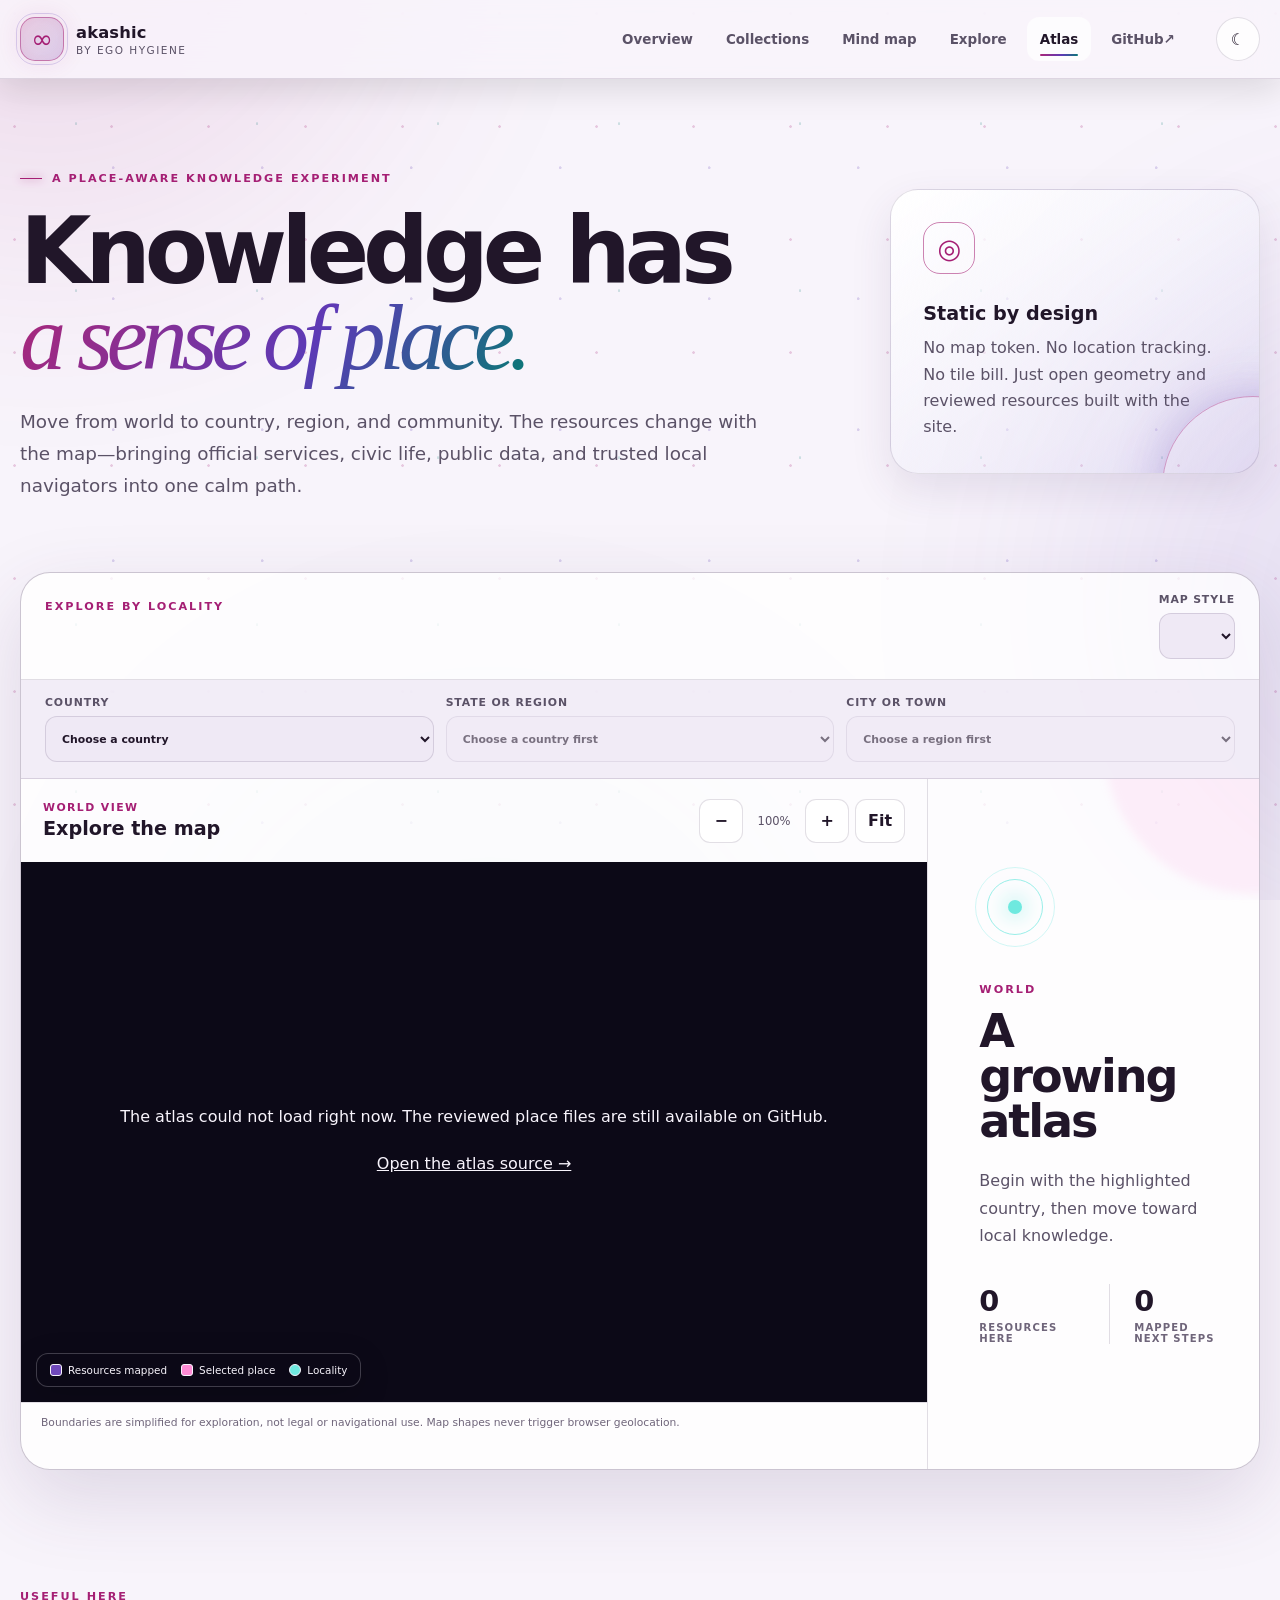
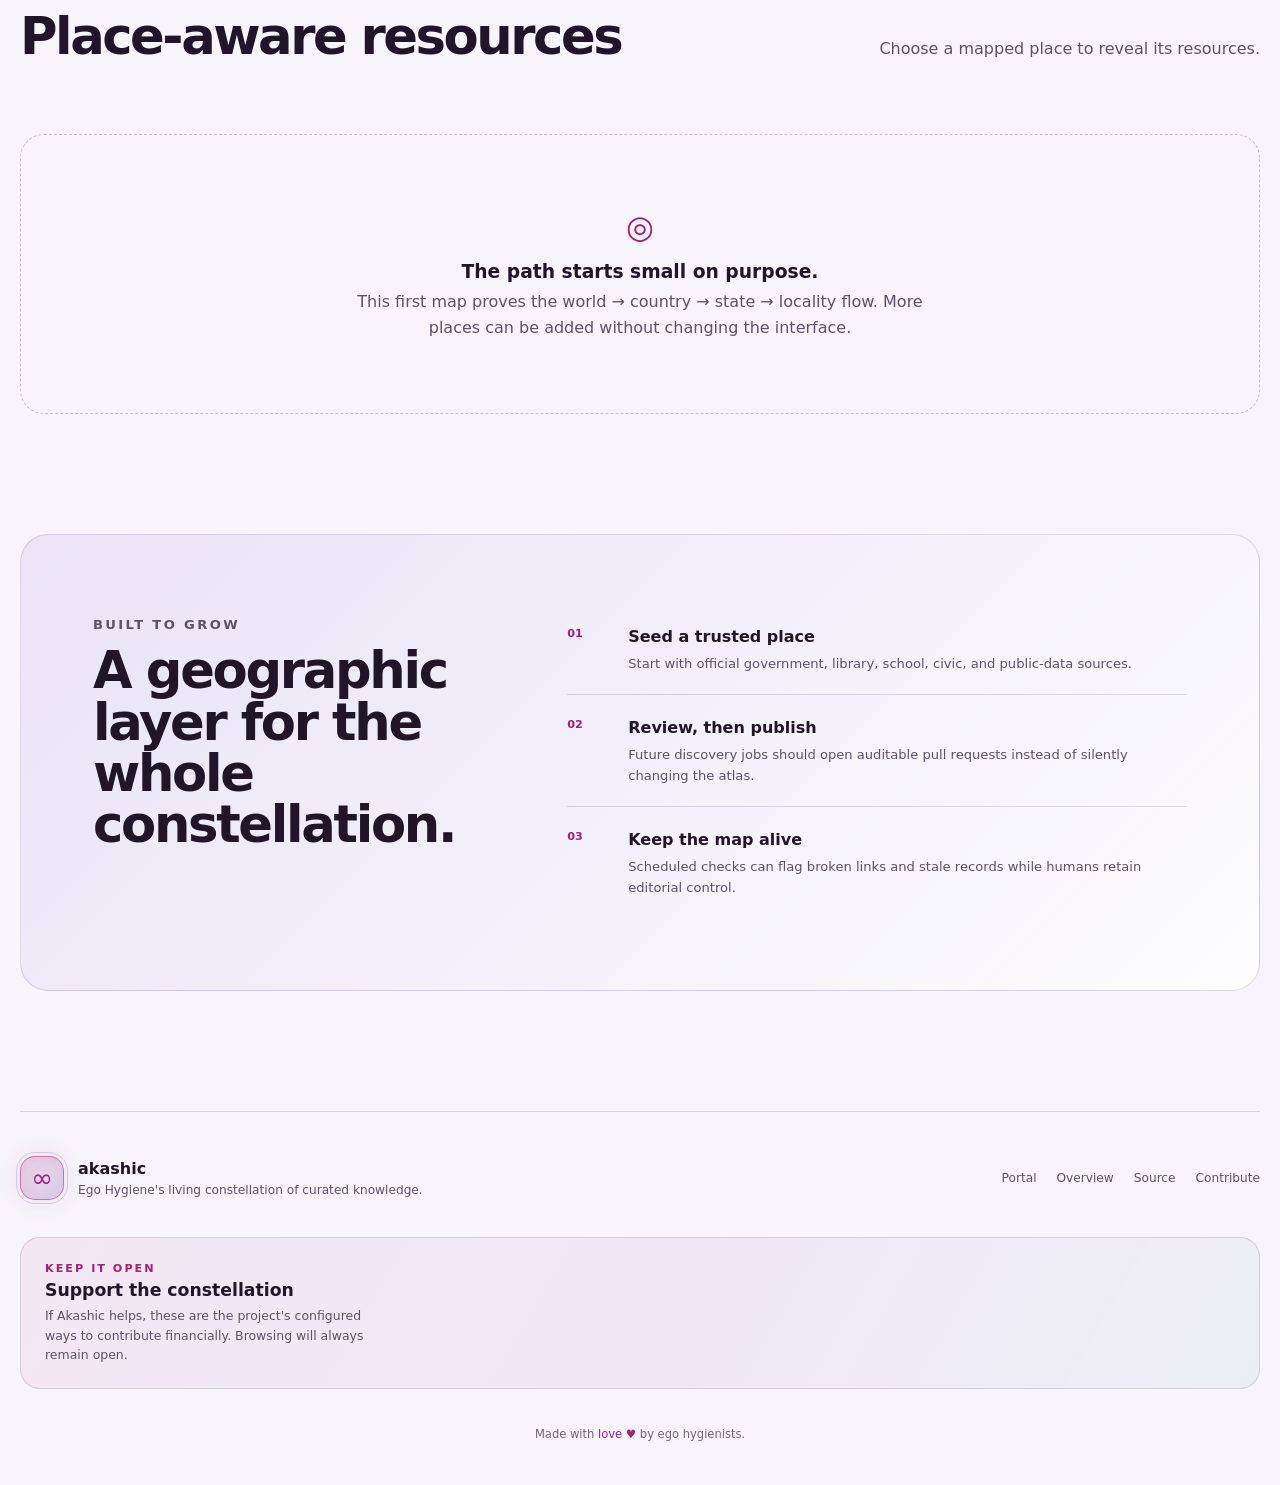
==== site/atlas.html @ 2a309f65 "feat: add visual resource observatory" ====
<!DOCTYPE html>
<html lang="en">
  <head>
    <meta charset="utf-8">
    <meta name="viewport" content="width=device-width, initial-scale=1">
    <meta name="description" content="Explore Akashic by place: a growing geographic atlas of official, civic, and community resources.">
    <meta name="theme-color" content="#0a0814">
    <meta property="og:type" content="website">
    <meta property="og:title" content="Akashic Atlas · Ego Hygiene">
    <meta property="og:description" content="A place-aware map of useful public and community knowledge.">
    <meta property="og:url" content="https://akashic.egohygiene.io/atlas.html">
    <title>Akashic Atlas · Ego Hygiene</title>
    <link rel="canonical" href="https://akashic.egohygiene.io/atlas.html">
    <link rel="icon" href="assets/favicon.svg" type="image/svg+xml">
    <script>try{document.documentElement.dataset.theme=localStorage.getItem("akashic-theme")||localStorage.getItem("ego-awesome-theme")||(matchMedia("(prefers-color-scheme: light)").matches?"light":"dark")}catch{}</script>
    <link rel="stylesheet" href="styles.css">
    <link rel="stylesheet" href="atlas.css">
    <script type="module" src="atlas.js"></script>
  </head>
  <body class="atlas-page">
    <a class="skip-link" href="#atlas">Skip to the atlas</a>
    <div class="akashic-field" aria-hidden="true"><span></span><span></span><span></span></div>

    <header class="site-header is-scrolled">
      <div class="header-inner">
        <a class="brand" href="index.html" aria-label="Akashic portal home">
          <span class="brand-mark" aria-hidden="true">∞</span>
          <span><strong>akashic</strong><small>by Ego Hygiene</small></span>
        </a>
        <nav class="desktop-nav" aria-label="Primary navigation">
          <a href="dashboard.html">Overview</a>
          <a href="index.html#collections">Collections</a>
          <a href="index.html#mind-map">Mind map</a>
          <a href="index.html#catalog">Explore</a>
          <a class="is-active" href="atlas.html" aria-current="page">Atlas</a>
          <a href="https://github.com/egohygiene/akashic" target="_blank" rel="noreferrer">GitHub <span aria-hidden="true">↗</span></a>
        </nav>
        <button class="icon-button theme-toggle" id="theme-toggle" type="button" aria-label="Switch to light theme">
          <span aria-hidden="true">☼</span>
        </button>
      </div>
    </header>

    <main class="atlas-main">
      <section class="atlas-hero" aria-labelledby="atlas-title">
        <div>
          <p class="eyebrow"><span></span> A place-aware knowledge experiment</p>
          <h1 id="atlas-title">Knowledge has<br><em>a sense of place.</em></h1>
          <p>Move from world to country, region, and community. The resources change with the map—bringing official services, civic life, public data, and trusted local navigators into one calm path.</p>
        </div>
        <aside class="atlas-principle" aria-label="Atlas principles">
          <span aria-hidden="true">◎</span>
          <strong>Static by design</strong>
          <p>No map token. No location tracking. No tile bill. Just open geometry and reviewed resources built with the site.</p>
        </aside>
      </section>

      <section class="atlas-shell" id="atlas" aria-labelledby="atlas-map-title" tabindex="-1">
        <header class="atlas-toolbar">
          <div>
            <p class="kicker">Explore by locality</p>
            <nav class="atlas-breadcrumb" id="atlas-breadcrumb" aria-label="Selected geographic path"></nav>
          </div>
          <div class="atlas-toolbar-actions">
            <label class="atlas-theme-control" for="atlas-theme"><span>Map style</span><select id="atlas-theme"></select></label>
            <button class="atlas-back" id="atlas-back" type="button" hidden><span aria-hidden="true">←</span> Back</button>
          </div>
        </header>

        <div class="atlas-selectors" aria-label="Choose a place">
          <label><span>Country</span><select id="atlas-country"><option value="">Choose a country</option></select></label>
          <label><span>State or region</span><select id="atlas-region" disabled><option value="">Choose a country first</option></select></label>
          <label><span>City or town</span><select id="atlas-locality" disabled><option value="">Choose a region first</option></select></label>
        </div>

        <div class="atlas-layout">
          <div class="atlas-map-panel">
            <div class="atlas-map-heading">
              <div><p id="atlas-level">World view</p><h2 id="atlas-map-title">Explore the map</h2></div>
              <div class="atlas-map-controls" role="group" aria-label="Map zoom controls">
                <button id="atlas-zoom-out" type="button" aria-label="Zoom out">−</button>
                <output id="atlas-zoom-level" aria-live="polite">100%</output>
                <button id="atlas-zoom-in" type="button" aria-label="Zoom in">+</button>
                <button id="atlas-fit" type="button">Fit</button>
              </div>
            </div>
            <div class="atlas-map-wrap" id="atlas-map-wrap">
              <svg id="atlas-map" viewBox="0 0 1000 500" role="img" aria-labelledby="atlas-map-svg-title atlas-map-svg-desc">
                <title id="atlas-map-svg-title">Akashic geographic resource map</title>
                <desc id="atlas-map-svg-desc">Use the highlighted shapes, place selectors, or breadcrumb to explore available locations.</desc>
              </svg>
              <div class="atlas-loading" id="atlas-loading" role="status"><span aria-hidden="true">✦</span> Drawing the atlas…</div>
              <div class="atlas-legend" aria-label="Map legend">
                <span><i class="legend-available"></i> Resources mapped</span>
                <span><i class="legend-selected"></i> Selected place</span>
                <span><i class="legend-marker"></i> Locality</span>
              </div>
            </div>
            <p class="atlas-map-note">Boundaries are simplified for exploration, not legal or navigational use. Map shapes never trigger browser geolocation.</p>
          </div>

          <aside class="atlas-place-panel" id="atlas-place-panel" aria-labelledby="atlas-place-title">
            <div class="atlas-place-signal" aria-hidden="true"><span></span><i></i><i></i></div>
            <p class="kicker" id="atlas-place-kind">World</p>
            <h2 id="atlas-place-title" tabindex="-1">A growing atlas</h2>
            <p id="atlas-place-copy">Begin with the highlighted country, then move toward local knowledge.</p>
            <dl class="atlas-place-stats">
              <div><dt id="atlas-resource-count">0</dt><dd>resources here</dd></div>
              <div><dt id="atlas-child-count">0</dt><dd>mapped next steps</dd></div>
            </dl>
            <button class="button button-primary" id="atlas-open-child" type="button" hidden>Go one level deeper <span aria-hidden="true">→</span></button>
          </aside>
        </div>
      </section>

      <section class="atlas-resources" id="atlas-resources" aria-labelledby="atlas-resources-title" tabindex="-1">
        <div class="section-heading">
          <div><p class="kicker">Useful here</p><h2 id="atlas-resources-title">Place-aware resources</h2></div>
          <p id="atlas-resource-summary" role="status">Choose a mapped place to reveal its resources.</p>
        </div>
        <aside class="atlas-scope-note" id="atlas-scope-note" hidden>
          <span aria-hidden="true">↗</span>
          <div>
            <strong>Curate the doorway, not the whole internet.</strong>
            <p><span id="atlas-index-count">0</span> trusted directories and navigators below maintain the deeper, changing details.</p>
          </div>
        </aside>
        <div class="atlas-resource-nav" id="atlas-resource-nav" role="group" aria-label="Filter place-aware resources by topic"></div>
        <div class="atlas-resource-groups" id="atlas-resource-groups"></div>
        <div class="atlas-empty" id="atlas-empty">
          <span aria-hidden="true">◎</span>
          <h3>The path starts small on purpose.</h3>
          <p>This first map proves the world → country → state → locality flow. More places can be added without changing the interface.</p>
        </div>
      </section>

      <section class="atlas-roadmap" aria-labelledby="atlas-roadmap-title">
        <div><p class="kicker">Built to grow</p><h2 id="atlas-roadmap-title">A geographic layer for the whole constellation.</h2></div>
        <ol>
          <li><span>01</span><div><strong>Seed a trusted place</strong><p>Start with official government, library, school, civic, and public-data sources.</p></div></li>
          <li><span>02</span><div><strong>Review, then publish</strong><p>Future discovery jobs should open auditable pull requests instead of silently changing the atlas.</p></div></li>
          <li><span>03</span><div><strong>Keep the map alive</strong><p>Scheduled checks can flag broken links and stale records while humans retain editorial control.</p></div></li>
        </ol>
      </section>
    </main>

    <footer>
      <div class="footer-brand"><span class="brand-mark" aria-hidden="true">∞</span><div><strong>akashic</strong><p>Ego Hygiene's living constellation of curated knowledge.</p></div></div>
      <div class="footer-links"><a href="index.html">Portal</a><a href="dashboard.html">Overview</a><a href="https://github.com/egohygiene/akashic">Source</a><a href="https://github.com/egohygiene/akashic/blob/main/contributing.md">Contribute</a></div>
      <section class="footer-support" aria-labelledby="footer-support-title">
        <div><p class="kicker">Keep it open</p><h2 id="footer-support-title">Support the constellation</h2><p>If Akashic helps, these are the project's configured ways to contribute financially. Browsing will always remain open.</p></div>
        <div class="funding-badges"><!-- akashic-funding-badges --></div>
      </section>
      <p class="love-note">Made with <span class="love-word">love <span aria-hidden="true">♥</span></span> by ego hygienists.</p>
    </footer>
    <nav class="mobile-dock atlas-mobile-dock" aria-label="Mobile navigation">
      <a href="index.html"><span aria-hidden="true">∞</span><small>Portal</small></a>
      <a href="dashboard.html"><span aria-hidden="true">◫</span><small>Overview</small></a>
      <a class="is-active" href="#atlas" aria-current="page"><span aria-hidden="true">◎</span><small>Atlas</small></a>
      <a href="#atlas-resources"><span aria-hidden="true">◇</span><small>Places</small></a>
    </nav>
    <noscript><p class="noscript">The interactive atlas needs JavaScript. Its reviewed source data remains available in the repository's <a href="https://github.com/egohygiene/akashic/tree/main/atlas">atlas directory</a>.</p></noscript>
  </body>
</html>
---- site/styles.css ----
:root {
  color-scheme: dark;
  --bg: #090711;
  --bg-soft: #110d1c;
  --surface: rgba(27, 21, 41, .68);
  --surface-solid: #191326;
  --surface-raised: #21182f;
  --surface-hover: rgba(39, 29, 56, .9);
  --text: #f8f4fc;
  --muted: #bbb2c7;
  --faint: #9b91aa;
  --pink: #ff8bd5;
  --violet: #b7a4ff;
  --cyan: #6fe9df;
  --line: rgba(237, 222, 255, .13);
  --line-strong: rgba(237, 222, 255, .24);
  --accent: linear-gradient(125deg, #c92f8c, #6c4fd0 58%, #268f9a);
  --button-accent: linear-gradient(125deg, #aa246f, #5a3eb5);
  --shadow: 0 28px 80px rgba(1, 0, 8, .38);
  --shadow-soft: 0 16px 48px rgba(1, 0, 8, .22);
  --radius: 22px;
  --max: 1280px;
  font-family: Inter, ui-sans-serif, system-ui, -apple-system, BlinkMacSystemFont, "Segoe UI", sans-serif;
}

:root[data-theme="light"] {
  color-scheme: light;
  --bg: #f8f4fb;
  --bg-soft: #efe9f5;
  --surface: rgba(255, 255, 255, .76);
  --surface-solid: #ffffff;
  --surface-raised: #ffffff;
  --surface-hover: rgba(255, 255, 255, .96);
  --text: #211629;
  --muted: #5b5267;
  --faint: #6f657a;
  --pink: #a51f74;
  --violet: #5d3ab4;
  --cyan: #087a74;
  --line: rgba(52, 29, 72, .14);
  --line-strong: rgba(52, 29, 72, .25);
  --accent: linear-gradient(125deg, #ad2677, #5c3ab6 58%, #087a74);
  --button-accent: linear-gradient(125deg, #9e1f68, #5232a4);
  --shadow: 0 28px 80px rgba(75, 45, 98, .15);
  --shadow-soft: 0 16px 42px rgba(75, 45, 98, .11);
}

* { box-sizing: border-box; }
html { scroll-behavior: smooth; scroll-padding-top: 94px; }
body { margin: 0; min-width: 320px; overflow-x: hidden; background: var(--bg); color: var(--text); }
body::before { content: ""; position: fixed; inset: 0; z-index: -3; pointer-events: none; background-image: radial-gradient(circle at 15% 12%, color-mix(in srgb, var(--pink), transparent 25%) 0 1px, transparent 1.6px), radial-gradient(circle at 76% 28%, color-mix(in srgb, var(--violet), transparent 30%) 0 1px, transparent 1.7px), radial-gradient(circle at 42% 74%, color-mix(in srgb, var(--cyan), transparent 35%) 0 1px, transparent 1.5px); background-size: 97px 113px, 149px 131px, 181px 167px; opacity: .28; }
a { color: inherit; }
button, input, select { font: inherit; }
button, a { -webkit-tap-highlight-color: transparent; }
button { color: inherit; }
[hidden] { display: none !important; }
:focus-visible { outline: 3px solid var(--cyan); outline-offset: 3px; }
::selection { background: color-mix(in srgb, var(--pink), transparent 58%); color: var(--text); }
.sr-only { position: absolute; width: 1px; height: 1px; padding: 0; margin: -1px; overflow: hidden; clip: rect(0, 0, 0, 0); white-space: nowrap; border: 0; }
.skip-link { position: fixed; top: 12px; left: 12px; z-index: 500; transform: translateY(-180%); background: var(--text); color: var(--bg); padding: 11px 17px; border-radius: 12px; text-decoration: none; font-weight: 750; }
.skip-link:focus { transform: none; }

.scroll-progress { position: fixed; z-index: 401; top: 0; left: 0; width: 100%; height: 2px; transform: scaleX(0); transform-origin: left; background: var(--accent); box-shadow: 0 0 14px var(--pink); }
.akashic-field { position: fixed; inset: 0; z-index: -2; overflow: hidden; pointer-events: none; }
.akashic-field span { position: absolute; width: 42rem; height: 42rem; border-radius: 50%; filter: blur(135px); opacity: .1; }
.akashic-field span:nth-child(1) { background: var(--pink); top: -27rem; left: -18rem; }
.akashic-field span:nth-child(2) { background: var(--violet); top: 30%; right: -30rem; }
.akashic-field span:nth-child(3) { background: var(--cyan); bottom: -30rem; left: 12%; opacity: .06; }

.site-header { position: sticky; top: 0; z-index: 400; min-height: 78px; border-bottom: 1px solid transparent; transition: background .25s ease, border-color .25s ease, box-shadow .25s ease; }
.site-header.is-scrolled { background: color-mix(in srgb, var(--bg), transparent 13%); border-color: var(--line); box-shadow: 0 10px 35px rgba(1, 0, 8, .12); backdrop-filter: blur(22px) saturate(130%); -webkit-backdrop-filter: blur(22px) saturate(130%); }
.header-inner { width: min(calc(100% - 40px), var(--max)); min-height: 78px; margin: 0 auto; display: flex; align-items: center; gap: 28px; }
.brand { display: inline-flex; align-items: center; gap: 12px; text-decoration: none; margin-right: auto; }
.brand-mark { position: relative; width: 44px; height: 44px; display: grid; place-items: center; flex: 0 0 auto; border: 1px solid color-mix(in srgb, var(--pink), transparent 48%); border-radius: 15px; background: linear-gradient(135deg, color-mix(in srgb, var(--pink), transparent 84%), color-mix(in srgb, var(--violet), transparent 83%)); color: var(--pink); font-size: 26px; box-shadow: inset 0 0 22px color-mix(in srgb, var(--pink), transparent 90%), 0 0 25px color-mix(in srgb, var(--pink), transparent 88%); }
.brand-mark::after { content: ""; position: absolute; inset: -5px; border: 1px solid color-mix(in srgb, var(--violet), transparent 80%); border-radius: 19px; }
.brand strong, .brand small { display: block; }
.brand strong { letter-spacing: .01em; font-size: 1.02rem; }
.brand small { margin-top: 2px; color: var(--muted); font-size: .66rem; letter-spacing: .14em; text-transform: uppercase; }
.desktop-nav { display: flex; align-items: center; gap: 7px; }
.desktop-nav a { position: relative; min-height: 44px; display: inline-flex; align-items: center; padding: 0 13px; border-radius: 12px; color: var(--muted); font-size: .84rem; font-weight: 650; text-decoration: none; }
.desktop-nav a::after { content: ""; position: absolute; left: 13px; right: 13px; bottom: 5px; height: 2px; border-radius: 2px; transform: scaleX(0); background: var(--accent); transition: transform .2s ease; }
.desktop-nav a:hover, .desktop-nav a.is-active { color: var(--text); background: color-mix(in srgb, var(--surface), transparent 18%); }
.desktop-nav a.is-active::after { transform: scaleX(1); }
.icon-button { width: 44px; height: 44px; flex: 0 0 auto; display: grid; place-items: center; border: 1px solid var(--line); border-radius: 50%; background: var(--surface); color: var(--text); cursor: pointer; transition: transform .2s ease, border-color .2s ease, background .2s ease; }
.icon-button:hover { transform: rotate(12deg); border-color: var(--line-strong); background: var(--surface-hover); }
.mobile-dock { display: none; }

main, footer { width: min(calc(100% - 40px), var(--max)); margin-inline: auto; }
.hero { position: relative; min-height: 750px; display: flex; flex-direction: column; align-items: center; justify-content: center; overflow: clip; text-align: center; padding: 92px 0 70px; isolation: isolate; }
.hero::before { content: ""; position: absolute; z-index: -2; width: min(92vw, 980px); aspect-ratio: 1.9; border-radius: 50%; background: radial-gradient(ellipse, color-mix(in srgb, var(--violet), transparent 84%), transparent 68%); filter: blur(12px); }
.hero-orbit { position: absolute; z-index: -1; top: 48px; left: 50%; width: min(76vw, 750px); aspect-ratio: 1; transform: translateX(-50%); opacity: .35; pointer-events: none; }
.hero-orbit::before, .hero-orbit::after { content: ""; position: absolute; inset: 13%; border: 1px solid color-mix(in srgb, var(--violet), transparent 70%); border-radius: 50%; transform: rotate(-17deg) scaleY(.42); }
.hero-orbit::after { inset: 25%; border-color: color-mix(in srgb, var(--pink), transparent 70%); transform: rotate(31deg) scaleY(.55); }
.hero-orbit > span { position: absolute; inset: 37%; display: grid; place-items: center; color: var(--pink); font-size: clamp(4rem, 8vw, 7rem); filter: blur(.2px); opacity: .12; }
.hero-orbit i { position: absolute; width: 7px; height: 7px; border-radius: 50%; background: var(--pink); box-shadow: 0 0 17px var(--pink); }
.hero-orbit i:nth-of-type(1) { left: 17%; top: 39%; }
.hero-orbit i:nth-of-type(2) { right: 14%; top: 44%; background: var(--violet); box-shadow: 0 0 17px var(--violet); }
.hero-orbit i:nth-of-type(3) { left: 44%; top: 16%; background: var(--cyan); box-shadow: 0 0 17px var(--cyan); }
.hero-orbit i:nth-of-type(4) { right: 36%; bottom: 22%; }
.eyebrow, .kicker { color: var(--pink); text-transform: uppercase; letter-spacing: .18em; font-size: .7rem; font-weight: 800; }
.eyebrow { display: flex; align-items: center; gap: 10px; }
.eyebrow span { width: 22px; height: 1px; background: currentColor; box-shadow: 0 0 8px currentColor; }
h1 { max-width: 1080px; margin: 27px 0 28px; font-size: clamp(3.25rem, 7vw, 7rem); line-height: .93; letter-spacing: -.066em; }
h1 em { font-family: "Iowan Old Style", "Palatino Linotype", "Book Antiqua", Georgia, serif; font-weight: 400; background: var(--accent); color: transparent; -webkit-background-clip: text; background-clip: text; }
.hero-copy { max-width: 760px; margin: 0; color: var(--muted); font-size: clamp(1rem, 2vw, 1.17rem); line-height: 1.78; }
.hero-search, .catalog-search { display: flex; align-items: center; background: color-mix(in srgb, var(--surface-solid), transparent 2%); border: 1px solid var(--line); box-shadow: var(--shadow-soft); }
.hero-search { width: min(100%, 740px); min-height: 66px; margin: 38px 0 20px; gap: 14px; padding: 0 16px 0 19px; border-radius: 19px; }
.hero-search:focus-within, .catalog-search:focus-within { border-color: var(--violet); box-shadow: 0 0 0 4px color-mix(in srgb, var(--violet), transparent 84%), var(--shadow-soft); }
.hero-search > span, .catalog-search > span { color: var(--pink); font-size: 1.65rem; }
.hero-search input, .catalog-search input { min-width: 0; flex: 1; border: 0; outline: 0; background: transparent; color: var(--text); }
.hero-search input { font-size: 1rem; }
input::placeholder { color: var(--faint); }
.search-clear { width: 44px; height: 44px; flex: 0 0 auto; border: 0; border-radius: 50%; background: transparent; color: var(--muted); cursor: pointer; font-size: 1.25rem; }
.search-clear:hover { background: var(--bg-soft); color: var(--text); }
.search-submit { width: 44px; height: 44px; flex: 0 0 auto; display: grid; place-items: center; border: 1px solid var(--line); border-radius: 12px; background: var(--button-accent); color: #fff; cursor: pointer; font-weight: 800; }
.search-submit:hover { transform: translateX(2px); }
kbd { padding: 4px 8px; border: 1px solid var(--line-strong); border-radius: 7px; background: var(--bg-soft); color: var(--faint); font-size: .72rem; }
.hero-actions { display: flex; justify-content: center; flex-wrap: wrap; gap: 11px; }
.button { min-height: 46px; display: inline-flex; justify-content: center; align-items: center; gap: 9px; padding: 0 20px; border: 1px solid transparent; border-radius: 13px; text-decoration: none; cursor: pointer; font-weight: 760; font-size: .86rem; transition: transform .2s ease, box-shadow .2s ease, border-color .2s ease; }
.button:hover { transform: translateY(-2px); }
.button-primary { background: var(--button-accent); color: #fff; box-shadow: 0 12px 34px rgba(83, 47, 170, .24); }
.button-primary:hover { box-shadow: 0 16px 42px rgba(83, 47, 170, .34); }
.button-quiet { background: var(--surface); border-color: var(--line); color: var(--text); }
.button-light { background: #fff; color: #25152d; }
.inspired-link { min-height: 40px; display: inline-flex; align-items: center; gap: 8px; margin-top: 12px; color: var(--muted); font-size: .76rem; text-decoration: none; }
.inspired-link span:first-child { color: var(--pink); }
.inspired-link:hover { color: var(--text); }
.stats { display: flex; margin: 54px 0 0; padding: 0; }
.stats div { min-width: 135px; padding: 0 30px; border-right: 1px solid var(--line); }
.stats div:last-child { border: 0; }
.stats dt { font-size: 1.5rem; font-weight: 800; }
.stats dd { margin: 5px 0 0; color: var(--faint); font-size: .68rem; text-transform: uppercase; letter-spacing: .12em; }

.journey-nav { display: grid; grid-template-columns: repeat(4, 1fr); border: 1px solid var(--line); border-radius: 22px; background: var(--surface); box-shadow: var(--shadow-soft); overflow: hidden; }
.journey-nav a { min-height: 96px; display: grid; grid-template-columns: auto 1fr auto; gap: 15px; align-items: center; padding: 18px 22px; border-right: 1px solid var(--line); text-decoration: none; transition: background .2s ease; }
.journey-nav a:last-child { border: 0; }
.journey-nav a:hover { background: var(--surface-hover); }
.journey-nav > a > span { color: var(--pink); font-family: Georgia, serif; font-style: italic; font-size: .82rem; }
.journey-nav strong, .journey-nav small { display: block; }
.journey-nav strong { font-size: .88rem; }
.journey-nav small { margin-top: 5px; color: var(--muted); font-size: .7rem; line-height: 1.4; }
.journey-nav b { color: var(--faint); font-size: .95rem; transition: transform .2s ease, color .2s ease; }
.journey-nav a:hover b { transform: translateX(4px); color: var(--pink); }

.collections-section, .mind-map-section, .catalog-section { position: relative; padding: 116px 0 24px; scroll-margin-top: 76px; }
.collections-section::before, .mind-map-section::before, .catalog-section::before { content: "✦  ·  ✧  ·  ✦"; position: absolute; top: 52px; left: 50%; transform: translateX(-50%); color: var(--line-strong); letter-spacing: .75rem; font-size: .62rem; }
.section-heading, .catalog-heading { display: flex; justify-content: space-between; gap: 40px; align-items: end; margin-bottom: 34px; }
.section-heading h2, .catalog-heading h2, .more-knowledge h2 { margin: 8px 0 0; font-size: clamp(2.1rem, 4vw, 3.55rem); letter-spacing: -.048em; line-height: 1; }
.section-heading > p, .catalog-heading > p { max-width: 390px; margin: 0; color: var(--muted); line-height: 1.65; }
.kicker { margin: 0; }

.collection-grid { display: grid; grid-template-columns: repeat(4, 1fr); gap: 14px; }
.collection-card { position: relative; min-height: 278px; display: flex; flex-direction: column; gap: 18px; padding: 22px; overflow: hidden; border: 1px solid var(--line); border-radius: var(--radius); background: linear-gradient(145deg, color-mix(in srgb, var(--surface-raised), transparent 8%), var(--surface)); box-shadow: inset 0 1px 0 color-mix(in srgb, white, transparent 94%); transition: transform .24s ease, border-color .24s ease, box-shadow .24s ease; animation: cardReveal .45s both; animation-delay: var(--card-delay); }
.collection-card::before { content: ""; position: absolute; top: 0; left: 14%; right: 14%; height: 1px; background: linear-gradient(90deg, transparent, var(--card-color), transparent); opacity: .7; }
.collection-card::after { content: ""; position: absolute; inset: 45% -25% -55% 20%; background: radial-gradient(circle, var(--card-color), transparent 65%); opacity: .09; pointer-events: none; }
.collection-card:hover { transform: translateY(-5px); border-color: color-mix(in srgb, var(--card-color), transparent 48%); box-shadow: 0 20px 60px color-mix(in srgb, var(--card-color), transparent 89%); }
.collection-card-top, .collection-meta, .collection-actions { position: relative; z-index: 1; display: flex; align-items: center; justify-content: space-between; }
.collection-icon { width: 43px; height: 43px; display: grid; place-items: center; border: 1px solid color-mix(in srgb, var(--card-color), transparent 68%); border-radius: 14px; background: color-mix(in srgb, var(--card-color), transparent 88%); color: var(--card-color); font-size: 1.28rem; }
.collection-number { color: var(--faint); font-family: Georgia, serif; font-style: italic; font-size: .78rem; }
.collection-copy { position: relative; z-index: 1; flex: 1; }
.collection-card h3 { margin: 0 0 9px; font-size: 1.04rem; line-height: 1.3; }
.collection-card p { margin: 0; display: -webkit-box; overflow: hidden; color: var(--muted); font-size: .78rem; line-height: 1.58; -webkit-line-clamp: 3; -webkit-box-orient: vertical; }
.collection-meta { justify-content: flex-start; gap: 9px; color: var(--faint); font-size: .66rem; }
.collection-meta span + span::before { content: "·"; margin-right: 9px; }
.collection-actions { gap: 8px; }
.collection-actions button { min-height: 44px; flex: 1; border: 1px solid var(--line); border-radius: 11px; background: color-mix(in srgb, var(--surface-solid), transparent 24%); color: var(--muted); cursor: pointer; font-size: .74rem; font-weight: 750; }
.collection-actions button:first-child { background: color-mix(in srgb, var(--card-color), transparent 83%); border-color: color-mix(in srgb, var(--card-color), transparent 62%); color: var(--text); }
.collection-actions button:hover { border-color: var(--card-color); color: var(--text); }

.mind-map-shell { position: relative; overflow: hidden; border: 1px solid var(--line); border-radius: 30px; background: radial-gradient(circle at 45% 42%, color-mix(in srgb, var(--violet), transparent 87%), transparent 42%), linear-gradient(145deg, color-mix(in srgb, var(--surface-raised), transparent 6%), var(--surface)); box-shadow: var(--shadow); }
.mind-map-shell::before { content: ""; position: absolute; inset: 0; pointer-events: none; background-image: linear-gradient(color-mix(in srgb, var(--line), transparent 35%) 1px, transparent 1px), linear-gradient(90deg, color-mix(in srgb, var(--line), transparent 35%) 1px, transparent 1px); background-size: 46px 46px; mask-image: radial-gradient(circle at 38% 48%, black, transparent 68%); opacity: .13; }
.mind-map-toolbar { position: relative; z-index: 3; min-height: 66px; display: flex; align-items: center; justify-content: space-between; gap: 16px; padding: 10px 14px 10px 20px; border-bottom: 1px solid var(--line); background: color-mix(in srgb, var(--surface-solid), transparent 42%); }
.map-breadcrumb { min-width: 0; display: flex; align-items: center; gap: 8px; overflow-x: auto; scrollbar-width: none; white-space: nowrap; }
.map-breadcrumb::-webkit-scrollbar { display: none; }
.map-breadcrumb button { min-height: 44px; padding: 0 4px; border: 0; background: transparent; color: var(--muted); cursor: pointer; font-size: .76rem; }
.map-breadcrumb button:hover { color: var(--pink); }
.map-breadcrumb span { color: var(--faint); font-size: .7rem; }
.map-breadcrumb strong { color: var(--text); font-size: .76rem; }
.map-controls { flex: 0 0 auto; display: flex; align-items: center; gap: 5px; }
.map-controls button { min-width: 44px; height: 44px; display: inline-flex; align-items: center; justify-content: center; gap: 7px; padding: 0 12px; border: 1px solid var(--line); border-radius: 11px; background: var(--surface-solid); color: var(--text); cursor: pointer; font-size: .78rem; }
.map-controls button:hover:not(:disabled) { border-color: var(--violet); }
.map-controls button:disabled { opacity: .38; cursor: default; }
.map-controls output { width: 45px; color: var(--faint); text-align: center; font-size: .66rem; }
.map-selectors { position: relative; z-index: 2; display: flex; align-items: end; gap: 10px; padding: 13px 18px; border-bottom: 1px solid var(--line); }
.map-selectors label { min-width: 0; flex: 0 1 290px; }
.map-selectors label > span, .mobile-collection-select > span { display: block; margin: 0 0 6px 2px; color: var(--muted); font-size: .62rem; font-weight: 780; text-transform: uppercase; letter-spacing: .11em; }
.map-selectors select, .sort-control select, .mobile-collection-select select { width: 100%; min-height: 44px; padding: 0 36px 0 12px; border: 1px solid var(--line); border-radius: 11px; background: var(--surface-solid); color: var(--text); }
.map-selectors select:disabled { color: var(--faint); opacity: .7; }
.map-back { min-height: 44px; padding: 0 12px; border: 0; background: transparent; color: var(--pink); cursor: pointer; font-size: .73rem; }
.mind-map-layout { position: relative; z-index: 1; display: grid; grid-template-columns: minmax(0, 1fr) 300px; min-height: 610px; }
.mind-map-canvas { min-width: 0; min-height: 610px; overflow: hidden; }
.mind-map-canvas svg { width: 100%; height: 610px; display: block; cursor: default; touch-action: pan-y; }
.mind-map-canvas svg.is-panning { cursor: grabbing; }
.map-orbit { fill: none; stroke: color-mix(in srgb, var(--edge-color), transparent 88%); stroke-width: 1; stroke-dasharray: 2 11; }
.map-pack-core { fill: color-mix(in srgb, var(--edge-color), transparent 94%); stroke: color-mix(in srgb, var(--edge-color), transparent 83%); stroke-width: 1; stroke-dasharray: 2 8; }
.map-edge { fill: none; stroke: color-mix(in srgb, var(--edge-color), transparent 67%); stroke-width: 1.2; transition: opacity .2s ease, stroke-width .2s ease, filter .2s ease; }
.map-node { opacity: 1; transition: opacity .2s ease, filter .2s ease; }
.map-node.is-actionable { cursor: pointer; }
.map-node-aura { fill: color-mix(in srgb, var(--node-color), transparent 95%); stroke: color-mix(in srgb, var(--node-color), transparent 88%); stroke-width: 1; pointer-events: none; transition: fill .22s ease, stroke .22s ease, transform .22s ease; }
.map-node-halo { fill: color-mix(in srgb, var(--node-color), transparent 79%); stroke: color-mix(in srgb, var(--node-color), transparent 28%); stroke-width: 1.5; transition: fill .22s ease, stroke-width .22s ease, filter .22s ease; }
.map-node-core { fill: color-mix(in srgb, var(--surface-solid), var(--node-color) 5%); stroke: color-mix(in srgb, var(--node-color), transparent 48%); stroke-width: 1; }
.map-node.is-actionable:hover .map-node-aura, .map-node.is-actionable:focus .map-node-aura, .map-node.is-highlighted .map-node-aura { fill: color-mix(in srgb, var(--node-color), transparent 87%); stroke: color-mix(in srgb, var(--node-color), transparent 66%); }
.map-node.is-actionable:hover .map-node-halo, .map-node.is-actionable:focus .map-node-halo, .map-node.is-highlighted .map-node-halo { fill: color-mix(in srgb, var(--node-color), transparent 59%); stroke-width: 3; filter: drop-shadow(0 0 13px color-mix(in srgb, var(--node-color), transparent 28%)); }
.map-node.is-selected .map-node-halo { fill: color-mix(in srgb, var(--node-color), transparent 55%); stroke-width: 3; filter: drop-shadow(0 0 14px color-mix(in srgb, var(--node-color), transparent 25%)); }
.map-node.is-dimmed, .map-edge.is-dimmed { opacity: .15; }
.map-edge.is-highlighted { opacity: 1; stroke-width: 2.5; filter: drop-shadow(0 0 4px color-mix(in srgb, var(--edge-color), transparent 35%)); }
.map-node-label { fill: var(--text); font-size: var(--map-label-size, 10px); font-weight: 760; letter-spacing: -.015em; pointer-events: none; }
.map-node-count { fill: var(--muted); font-size: 9px; font-weight: 720; letter-spacing: .04em; pointer-events: none; }
.map-root-node .map-node-label { font-weight: 820; }
.map-root-node .map-node-count { font-size: 10px; }
.map-stage.is-entering .map-node, .map-stage.is-entering .map-edge { animation: nodeEnter .42s both; animation-delay: var(--node-delay); }
.map-detail { position: relative; align-self: stretch; display: flex; flex-direction: column; justify-content: center; padding: 32px 27px; border-left: 1px solid var(--line); background: color-mix(in srgb, var(--surface-solid), transparent 40%); backdrop-filter: blur(16px); }
.map-detail-kicker { margin: 0 0 20px; color: var(--pink); font-size: .62rem; font-weight: 800; text-transform: uppercase; letter-spacing: .15em; }
.map-detail-glyph { display: none; }
.map-detail h3 { margin: 22px 0 10px; font-size: 1.45rem; line-height: 1.16; letter-spacing: -.03em; }
.map-detail > p:not(.map-detail-kicker) { margin: 0; color: var(--muted); font-size: .78rem; line-height: 1.65; }
.map-detail dl { display: flex; gap: 24px; margin: 24px 0; }
.map-detail dl div { min-width: 0; }
.map-detail dt { font-size: 1.15rem; font-weight: 800; }
.map-detail dd { margin: 4px 0 0; color: var(--faint); font-size: .59rem; text-transform: uppercase; letter-spacing: .1em; }
.map-detail-action { width: 100%; margin-top: auto; }
.map-branch-list { position: relative; z-index: 2; display: flex; gap: 8px; padding: 14px 18px; overflow-x: auto; border-top: 1px solid var(--line); background: color-mix(in srgb, var(--surface-solid), transparent 50%); scrollbar-width: thin; }
.map-branch-list > p { margin: 0 8px 0 0; align-self: center; color: var(--faint); font-size: .61rem; font-weight: 780; text-transform: uppercase; letter-spacing: .1em; }
.map-branch-list button { min-height: 44px; max-width: 235px; flex: 0 0 auto; display: flex; align-items: center; gap: 10px; padding: 0 11px; border: 1px solid var(--line); border-radius: 11px; background: var(--surface); color: var(--muted); cursor: pointer; font-size: .7rem; }
.map-branch-list button span { overflow: hidden; text-overflow: ellipsis; white-space: nowrap; }
.map-branch-list button b { color: var(--faint); font-size: .62rem; }
.map-branch-list button:hover, .map-branch-list button[aria-pressed="true"] { border-color: var(--violet); background: color-mix(in srgb, var(--violet), transparent 88%); color: var(--text); }
.mind-map-status { position: relative; z-index: 2; margin: 0; padding: 13px 20px 3px; color: var(--muted); font-size: .76rem; text-align: center; }
.collection-advisory { margin: 14px 0 22px; padding: 15px 17px; border: 1px solid color-mix(in srgb, var(--pink), transparent 55%); border-radius: 13px; background: color-mix(in srgb, var(--pink), transparent 91%); color: var(--text); font-size: .76rem; line-height: 1.58; }
.mind-map-shell .collection-advisory { position: relative; z-index: 2; margin: 12px 20px 4px; text-align: left; }
.mind-map-help { position: relative; z-index: 2; margin: 0; padding: 5px 20px 18px; color: var(--muted); font-size: .68rem; text-align: center; }
body.map-expanded { overflow: hidden; }
.mind-map-shell.is-expanded { position: fixed; z-index: 600; inset: 12px; display: flex; flex-direction: column; border-radius: 24px; background: var(--bg-soft); }
.mind-map-shell.is-expanded .mind-map-layout { min-height: 0; flex: 1; }
.mind-map-shell.is-expanded .mind-map-canvas { min-height: 0; }
.mind-map-shell.is-expanded .mind-map-canvas svg { height: 100%; min-height: 420px; touch-action: none; cursor: grab; }
.mind-map-shell.is-expanded .map-branch-list, .mind-map-shell.is-expanded .mind-map-status, .mind-map-shell.is-expanded .mind-map-help { flex: 0 0 auto; }

@media (max-height: 720px) {
  .mind-map-shell.is-expanded { overflow-y: auto; overscroll-behavior: contain; }
  .mind-map-shell.is-expanded .mind-map-toolbar { position: sticky; top: 0; }
  .mind-map-shell.is-expanded .mind-map-layout { min-height: 300px; flex: 0 0 auto; }
  .mind-map-shell.is-expanded .mind-map-canvas { min-height: 300px; }
  .mind-map-shell.is-expanded .mind-map-canvas svg { height: 300px; min-height: 300px; }
}

.catalog-section { padding-bottom: 120px; }
.catalog-section:focus { outline: 0; }
.catalog-context { min-height: 48px; display: flex; align-items: center; justify-content: space-between; gap: 16px; margin: -8px 0 15px; padding: 9px 12px 9px 16px; border: 1px solid var(--line); border-radius: 14px; background: var(--surface); }
.context-path { min-width: 0; display: flex; align-items: center; gap: 7px; overflow-x: auto; scrollbar-width: none; }
.context-path::-webkit-scrollbar { display: none; }
.context-path > span { flex: 0 0 auto; color: var(--faint); font-size: .68rem; text-transform: uppercase; letter-spacing: .09em; }
.context-path button { min-height: 30px; flex: 0 0 auto; padding: 0 10px; border: 1px solid var(--line); border-radius: 999px; background: var(--surface-solid); color: var(--text); cursor: pointer; font-size: .7rem; }
.context-path button::after { content: " ×"; color: var(--faint); }
.catalog-context > a { flex: 0 0 auto; min-height: 36px; display: inline-flex; align-items: center; gap: 7px; padding: 0 10px; color: var(--pink); font-size: .7rem; text-decoration: none; }
.catalog-toolbar { position: sticky; z-index: 100; top: 86px; display: grid; grid-template-columns: minmax(240px, 1fr) auto; gap: 12px 16px; margin-bottom: 28px; padding: 13px; border: 1px solid var(--line); border-radius: 18px; background: color-mix(in srgb, var(--bg), transparent 8%); box-shadow: var(--shadow-soft); backdrop-filter: blur(20px) saturate(130%); -webkit-backdrop-filter: blur(20px) saturate(130%); }
.catalog-toolbar > * { min-width: 0; }
.catalog-search { min-height: 46px; gap: 10px; padding: 0 10px 0 14px; border-radius: 12px; box-shadow: none; }
.catalog-search > span { font-size: 1.25rem; }
.catalog-actions { display: flex; align-items: center; gap: 9px; }
.view-switch { min-height: 52px; display: inline-flex; align-items: center; padding: 3px; border: 1px solid var(--line); border-radius: 12px; background: var(--surface-solid); }
.view-switch button { min-height: 44px; display: inline-flex; align-items: center; gap: 6px; padding: 0 10px; border: 0; border-radius: 9px; background: transparent; color: var(--faint); cursor: pointer; font-size: .68rem; font-weight: 720; }
.view-switch button span { font-size: .88rem; }
.view-switch button:hover { color: var(--text); }
.view-switch button[aria-pressed="true"] { background: color-mix(in srgb, var(--violet), transparent 83%); color: var(--text); box-shadow: inset 0 0 0 1px color-mix(in srgb, var(--violet), transparent 66%); }
.saved-filter { min-height: 46px; display: inline-flex; align-items: center; gap: 7px; padding: 0 13px; border: 1px solid var(--line); border-radius: 12px; background: var(--surface-solid); color: var(--muted); cursor: pointer; font-size: .73rem; font-weight: 720; }
.saved-filter span { color: var(--pink); font-size: 1rem; }
.saved-filter b { min-width: 22px; padding: 2px 6px; border-radius: 999px; background: var(--bg-soft); color: var(--faint); font-size: .62rem; }
.saved-filter[aria-pressed="true"] { border-color: var(--pink); background: color-mix(in srgb, var(--pink), transparent 88%); color: var(--text); }
.sort-control { display: flex; align-items: center; gap: 8px; color: var(--muted); font-size: .7rem; white-space: nowrap; }
.sort-control select { min-height: 46px; min-width: 145px; }
.mobile-collection-select { display: none; }
.filter-row { grid-column: 1 / -1; display: flex; flex-wrap: nowrap; gap: 7px; overflow-x: auto; padding: 2px 1px 3px; scrollbar-width: thin; mask-image: linear-gradient(90deg, transparent 0, black 8px, black calc(100% - 18px), transparent); }
.filter-chip { min-height: 44px; flex: 0 0 auto; padding: 0 13px; border: 1px solid var(--line); border-radius: 999px; background: var(--surface); color: var(--muted); cursor: pointer; font-size: .72rem; transition: color .18s ease, border-color .18s ease, background .18s ease; }
.filter-chip:hover { border-color: color-mix(in srgb, var(--chip-color), transparent 45%); color: var(--text); }
.filter-chip[aria-pressed="true"] { border-color: color-mix(in srgb, var(--chip-color), transparent 30%); background: color-mix(in srgb, var(--chip-color), transparent 82%); color: var(--text); box-shadow: inset 0 0 0 1px color-mix(in srgb, var(--chip-color), transparent 72%); }
.resource-grid { display: grid; grid-template-columns: repeat(3, 1fr); gap: 13px; }
.resource-card { position: relative; min-height: 230px; display: flex; flex-direction: column; overflow: hidden; padding: 21px; border: 1px solid var(--line); border-radius: 19px; background: linear-gradient(145deg, color-mix(in srgb, var(--surface-raised), transparent 8%), var(--surface)); box-shadow: inset 0 1px 0 color-mix(in srgb, white, transparent 95%); transition: transform .2s ease, border-color .2s ease, box-shadow .2s ease; animation: cardReveal .38s both; animation-delay: var(--card-delay); }
.resource-grid.suppress-reveal .resource-card { animation: none; }
.resource-card::before { content: ""; position: absolute; top: 0; left: 12%; right: 12%; height: 1px; background: linear-gradient(90deg, transparent, var(--category-color), transparent); opacity: .55; }
.resource-card:hover, .resource-card:focus-within { transform: translateY(-4px); border-color: color-mix(in srgb, var(--category-color), transparent 48%); box-shadow: 0 18px 50px color-mix(in srgb, var(--category-color), transparent 91%); }
.resource-top { display: flex; justify-content: space-between; align-items: start; gap: 12px; }
.resource-domain { max-width: calc(100% - 46px); overflow: hidden; color: var(--pink); font-size: .64rem; font-weight: 730; text-transform: uppercase; letter-spacing: .1em; white-space: nowrap; text-overflow: ellipsis; }
.favorite { width: 44px; height: 44px; display: grid; place-items: center; margin: -10px -10px 0 0; border: 0; border-radius: 50%; background: transparent; color: var(--faint); cursor: pointer; font-size: 1.15rem; }
.favorite { position: relative; z-index: 3; }
.favorite:hover { background: var(--bg-soft); color: var(--pink); }
.favorite[aria-pressed="true"] { color: var(--pink); }
.resource-card h3 { margin: 11px 0 9px; font-size: 1.04rem; line-height: 1.35; }
.resource-card h3 a { text-decoration: none; }
.resource-card h3 a::after { content: ""; position: absolute; z-index: 2; inset: 0; border-radius: inherit; }
.resource-card h3 a:focus-visible { outline: 0; }
.resource-card h3 a:focus-visible::after { outline: 3px solid var(--cyan); outline-offset: -4px; }
.resource-card h3 a:hover { color: var(--pink); }
.resource-card p { flex: 1; margin: 0 0 20px; color: var(--muted); font-size: .78rem; line-height: 1.62; }
.resource-footer { display: flex; align-items: end; justify-content: space-between; gap: 12px; }
.resource-taxonomy { min-width: 0; }
.resource-taxonomy span { display: block; overflow: hidden; white-space: nowrap; text-overflow: ellipsis; }
.resource-taxonomy span:first-child { color: var(--violet); font-size: .68rem; }
.resource-taxonomy span:not(:first-child) { margin-top: 3px; color: var(--faint); font-size: .63rem; }
.visit-link { width: 44px; height: 44px; flex: 0 0 auto; display: grid; place-items: center; border: 1px solid var(--line); border-radius: 12px; text-decoration: none; transition: color .18s ease, border-color .18s ease, transform .18s ease; }
.resource-card:hover .visit-link, .resource-card:focus-within .visit-link { transform: translate(2px, -2px); border-color: var(--category-color); color: var(--pink); }
.resource-grid.is-compact { grid-template-columns: 1fr; gap: 8px; }
.resource-grid.is-compact .resource-card { min-height: 118px; display: grid; grid-template-columns: minmax(175px, .78fr) minmax(300px, 1.45fr) minmax(185px, .77fr); grid-template-areas: "top description footer" "title description footer"; grid-template-rows: auto 1fr; gap: 2px 22px; align-items: center; padding: 14px 16px; }
.resource-grid.is-compact .resource-card::before { top: 14%; bottom: 14%; left: 0; right: auto; width: 2px; height: auto; background: linear-gradient(transparent, var(--category-color), transparent); }
.resource-grid.is-compact .resource-card:hover, .resource-grid.is-compact .resource-card:focus-within { transform: translateY(-2px); }
.resource-grid.is-compact .resource-top { grid-area: top; align-self: end; }
.resource-grid.is-compact .favorite { margin: -7px -5px -4px 0; }
.resource-grid.is-compact .resource-card h3 { grid-area: title; align-self: start; margin: 1px 0 0; font-size: .9rem; }
.resource-grid.is-compact .resource-card p { grid-area: description; display: -webkit-box; align-self: center; overflow: hidden; margin: 0; font-size: .73rem; -webkit-box-orient: vertical; -webkit-line-clamp: 2; }
.resource-grid.is-compact .resource-footer { grid-area: footer; align-self: stretch; padding-left: 18px; border-left: 1px solid var(--line); }
.load-more { min-height: 48px; display: block; margin: 34px auto 0; padding: 0 24px; border: 1px solid var(--line); border-radius: 13px; background: var(--surface); color: var(--text); cursor: pointer; font-weight: 700; }
.load-more:hover { border-color: var(--violet); }
.empty-state { padding: 82px 20px; border: 1px dashed var(--line-strong); border-radius: var(--radius); text-align: center; }
.empty-state > span { color: var(--pink); font-size: 2rem; }
.empty-state h3 { margin: 12px 0 6px; font-size: 1.5rem; }
.empty-state p { color: var(--muted); }
.load-error { grid-column: 1 / -1; padding: 40px; border: 1px solid var(--line); border-radius: var(--radius); background: var(--surface); text-align: center; }
.load-error p { color: var(--muted); }

.more-knowledge { position: relative; isolation: isolate; overflow: hidden; margin: 36px 0 100px; padding: 56px; border-radius: 31px; background: linear-gradient(125deg, #9f1e67, #5032a2 62%, #126b73); color: #fff; display: grid; grid-template-columns: 1.1fr 1fr auto; gap: 40px; align-items: center; box-shadow: var(--shadow); }
.more-knowledge::before { content: ""; position: absolute; z-index: -1; inset: 0; background-image: radial-gradient(circle, rgba(255,255,255,.34) 0 1px, transparent 1.4px); background-size: 44px 44px; mask-image: linear-gradient(90deg, black, transparent); opacity: .35; }
.more-knowledge::after { content: "∞"; position: absolute; z-index: -1; right: 8%; color: rgba(255,255,255,.07); font-size: 17rem; }
.more-knowledge .kicker { color: rgba(255,255,255,.75); }
.more-knowledge p { color: rgba(255,255,255,.84); line-height: 1.7; }
footer { display: grid; grid-template-columns: 1fr auto; gap: 30px; align-items: center; padding: 44px 0 calc(44px + env(safe-area-inset-bottom)); border-top: 1px solid var(--line); }
.footer-brand { display: flex; gap: 14px; align-items: center; }
.footer-brand p { margin: 5px 0 0; color: var(--muted); font-size: .76rem; }
.footer-links { display: flex; gap: 20px; }
.footer-links a { min-height: 44px; display: inline-flex; align-items: center; color: var(--muted); font-size: .76rem; text-decoration: none; }
.footer-links a:hover { color: var(--text); }
.footer-support { grid-column: 1 / -1; display: grid; grid-template-columns: minmax(260px, .55fr) minmax(0, 1.45fr); gap: 28px; align-items: center; margin-top: 7px; padding: 24px; border: 1px solid var(--line); border-radius: 20px; background: linear-gradient(120deg, color-mix(in srgb, var(--pink), transparent 94%), color-mix(in srgb, var(--violet), transparent 94%), color-mix(in srgb, var(--cyan), transparent 95%)); }
.footer-support h2 { margin: 5px 0 6px; font-size: 1.08rem; }
.footer-support > div:first-child > p:last-child { max-width: 470px; margin: 0; color: var(--muted); font-size: .78rem; line-height: 1.55; }
.funding-badges { display: flex; flex-wrap: wrap; justify-content: flex-end; gap: 8px; }
.funding-badge { min-height: 44px; display: inline-flex; align-items: center; gap: 8px; padding: 0 12px; border: 1px solid var(--line); border-radius: 12px; background: color-mix(in srgb, var(--surface-solid), transparent 4%); color: var(--muted); font-size: .76rem; text-decoration: none; transition: transform .18s ease, color .18s ease, border-color .18s ease, background .18s ease; }
.funding-badge > span { width: 23px; height: 23px; display: grid; place-items: center; border-radius: 8px; background: color-mix(in srgb, var(--badge-color, var(--pink)), transparent 87%); color: var(--badge-color, var(--pink)); font-size: .78rem; }
.funding-badge strong { font-size: .76rem; }
.funding-badge b { color: var(--faint); font-size: .65rem; }
.funding-badge:hover { transform: translateY(-2px); border-color: color-mix(in srgb, var(--badge-color, var(--pink)), transparent 45%); background: color-mix(in srgb, var(--badge-color, var(--pink)), transparent 91%); color: var(--text); }
.funding-badge-buy_me_a_coffee { --badge-color: #d29a35; }
.funding-badge-github { --badge-color: var(--violet); }
.funding-badge-ko_fi { --badge-color: #dc5570; }
.funding-badge-open_collective { --badge-color: #3995b8; }
.funding-badge-patreon { --badge-color: #d85d48; }
.funding-badge-thanks_dev { --badge-color: var(--pink); }
.love-note { grid-column: 1 / -1; margin: 8px 0 0; color: var(--faint); font-size: .72rem; text-align: center; }
.love-word { color: var(--pink); }
.noscript { position: fixed; z-index: 800; inset: auto 20px 20px; padding: 16px; border: 1px solid var(--line); border-radius: 12px; background: var(--surface-solid); }

@keyframes cardReveal { from { opacity: 0; transform: translateY(10px); } to { opacity: 1; transform: none; } }
@keyframes nodeEnter { from { opacity: 0; filter: blur(4px); } to { opacity: 1; filter: none; } }

@media (max-width: 1120px) {
  .desktop-nav { gap: 2px; }
  .desktop-nav a { padding-inline: 10px; }
  .collection-grid { grid-template-columns: repeat(3, 1fr); }
  .mind-map-layout { grid-template-columns: minmax(0, 1fr) 270px; }
  .more-knowledge { grid-template-columns: 1fr 1fr; }
  .more-knowledge .button { justify-self: start; }
}

@media (max-width: 900px) {
  .desktop-nav { gap: 0; }
  .desktop-nav a { padding-inline: 10px; }
  .collection-grid, .resource-grid { grid-template-columns: repeat(2, 1fr); }
  .journey-nav { grid-template-columns: 1fr; }
  .journey-nav a { min-height: 82px; border-right: 0; border-bottom: 1px solid var(--line); }
  .mind-map-layout { grid-template-columns: 1fr; }
  .map-detail { min-height: 240px; display: grid; grid-template-columns: auto 1fr auto; grid-template-rows: auto auto 1fr; gap: 0 20px; justify-content: initial; padding: 23px; border-top: 1px solid var(--line); border-left: 0; }
  .map-detail-kicker { grid-column: 1 / -1; margin-bottom: 14px; }
  .map-detail-glyph { grid-row: 2 / 4; }
  .map-detail h3 { grid-column: 2; margin: 0 0 8px; }
  .map-detail > p:not(.map-detail-kicker) { grid-column: 2; }
  .map-detail dl { grid-column: 3; grid-row: 2 / 4; margin: 0; align-self: center; }
  .map-detail-action { grid-column: 2 / -1; margin-top: 16px; width: auto; justify-self: start; }
  .catalog-toolbar { top: 82px; }
  .resource-grid.is-compact .resource-card { grid-template-columns: minmax(160px, .7fr) minmax(230px, 1.25fr) minmax(160px, .7fr); gap-inline: 15px; }
  .more-knowledge { grid-template-columns: 1fr; }
  .footer-support { grid-template-columns: 1fr; }
  .funding-badges { justify-content: flex-start; }
}

@media (max-width: 820px) {
  html { scroll-padding-top: 76px; }
  body { padding-bottom: calc(72px + env(safe-area-inset-bottom)); }
  .site-header { min-height: 68px; }
  .header-inner { width: min(calc(100% - 28px), var(--max)); min-height: 68px; }
  .brand-mark { width: 40px; height: 40px; border-radius: 13px; }
  .desktop-nav { display: none; }
  .mobile-dock { position: fixed; z-index: 450; left: 10px; right: 10px; bottom: calc(9px + env(safe-area-inset-bottom)); min-height: 61px; display: grid; grid-template-columns: repeat(5, 1fr); padding: 5px; border: 1px solid var(--line-strong); border-radius: 20px; background: color-mix(in srgb, var(--bg-soft), transparent 7%); box-shadow: 0 16px 50px rgba(1,0,8,.34); backdrop-filter: blur(22px) saturate(130%); }
  .mobile-dock a { min-width: 0; min-height: 49px; display: flex; flex-direction: column; align-items: center; justify-content: center; gap: 2px; border-radius: 15px; color: var(--muted); text-decoration: none; }
  .mobile-dock a > span { font-size: 1.05rem; }
  .mobile-dock a small { font-size: .58rem; font-weight: 700; }
  .mobile-dock a.is-active { background: color-mix(in srgb, var(--violet), transparent 85%); color: var(--text); }
}

@media (max-width: 700px) {
  main, footer { width: min(calc(100% - 28px), var(--max)); }
  .hero { min-height: auto; padding: 76px 0 64px; }
  .hero-orbit { top: -12px; width: 118vw; }
  h1 { margin-block: 23px; font-size: clamp(2.85rem, 14vw, 4.45rem); }
  .hero-copy { font-size: .94rem; line-height: 1.68; }
  .hero-search { min-height: 58px; margin-top: 30px; }
  .hero-actions { width: 100%; }
  .hero-actions .button { flex: 1 1 180px; }
  .stats { margin-top: 42px; }
  .stats div { min-width: 0; padding: 0 16px; }
  .stats dt { font-size: 1.2rem; }
  .stats dd { font-size: .56rem; }
  .collections-section, .mind-map-section, .catalog-section { padding-top: 92px; }
  .collections-section::before, .mind-map-section::before, .catalog-section::before { top: 38px; }
  .section-heading, .catalog-heading { display: block; }
  .section-heading > p, .catalog-heading > p { margin-top: 12px; }
  .collection-grid { grid-template-columns: repeat(2, 1fr); gap: 10px; }
  .collection-card { min-height: 226px; padding: 16px; gap: 13px; }
  .collection-icon { width: 39px; height: 39px; }
  .collection-card h3 { font-size: .91rem; }
  .collection-card p { -webkit-line-clamp: 2; font-size: .7rem; }
  .collection-meta span:last-child { display: none; }
  .collection-actions button { min-width: 0; padding: 0 7px; }
  .mind-map-toolbar { align-items: flex-start; flex-direction: column; padding: 12px 13px; }
  .map-breadcrumb { width: 100%; }
  .map-controls { width: 100%; }
  .map-controls button:last-child { margin-left: auto; }
  .map-selectors { align-items: stretch; flex-direction: column; padding: 13px; }
  .map-selectors label { flex-basis: auto; }
  .map-back { align-self: start; }
  .mind-map-canvas, .mind-map-layout { min-height: 520px; }
  .mind-map-canvas svg { height: 520px; }
  .map-node-count { font-size: 7px; }
  .map-root-node .map-node-count { font-size: 8px; }
  .map-detail { min-height: 0; display: block; padding: 22px; }
  .map-detail-kicker { margin-bottom: 14px; }
  .map-detail h3 { margin: 0 0 7px; font-size: 1.2rem; }
  .map-detail dl { display: flex; margin: 18px 0; }
  .map-detail-action { width: 100%; }
  .mind-map-status { padding-inline: 14px; line-height: 1.5; }
  .mind-map-help { display: none; }
  .mind-map-shell.is-expanded { inset: 6px; border-radius: 20px; }
  .mind-map-shell.is-expanded .map-selectors, .mind-map-shell.is-expanded .map-detail, .mind-map-shell.is-expanded .map-branch-list, .mind-map-shell.is-expanded .mind-map-status, .mind-map-shell.is-expanded .collection-advisory { display: none !important; }
  .mind-map-shell.is-expanded .mind-map-layout, .mind-map-shell.is-expanded .mind-map-canvas { min-height: 0; height: 100%; }
  .catalog-context { align-items: stretch; flex-direction: column; }
  .catalog-context > a { align-self: flex-start; }
  .catalog-toolbar { position: relative; top: auto; grid-template-columns: 1fr; padding: 11px; }
  .catalog-actions { justify-content: space-between; }
  .catalog-actions { flex-wrap: wrap; }
  .view-switch { flex: 1 1 auto; }
  .view-switch button { flex: 1; justify-content: center; }
  .sort-control { flex: 1; justify-content: end; }
  .sort-control select { min-width: 0; max-width: 170px; }
  .mobile-collection-select { display: block; }
  .filter-row { display: none; }
  .resource-grid.is-compact .resource-card { min-height: 0; grid-template-columns: 1fr; grid-template-areas: "top" "title" "description" "footer"; gap: 0; padding: 17px; }
  .resource-grid.is-compact .resource-card h3 { margin: 7px 0 8px; font-size: .94rem; }
  .resource-grid.is-compact .resource-card p { margin-bottom: 15px; -webkit-line-clamp: 3; }
  .resource-grid.is-compact .resource-footer { padding: 0; border-left: 0; }
  .more-knowledge { padding: 34px 25px; }
  footer { grid-template-columns: 1fr; padding-bottom: 36px; }
  .footer-links { flex-wrap: wrap; }
}

@media (max-width: 430px) {
  .collection-grid { grid-template-columns: 1fr; }
  .collection-card { min-height: 210px; }
  .collection-card p { -webkit-line-clamp: 2; }
  .stats div { padding-inline: 11px; }
  .map-controls output { display: none; }
  .map-controls button { padding-inline: 9px; }
  .catalog-actions { min-width: 0; }
  .view-switch { flex-basis: 100%; }
  .sort-control > span { display: none; }
  .sort-control select { width: 128px; }
  .resource-grid { grid-template-columns: 1fr; }
}

@media (prefers-reduced-motion: reduce) {
  *, *::before, *::after { scroll-behavior: auto !important; animation: none !important; transition-duration: .01ms !important; }
}
---- site/atlas.css ----
.atlas-page { --atlas-ocean: #0c0917; --atlas-land: #21182f; --atlas-land-hover: #352346; --atlas-available: #7049bb; --atlas-selected: #ff8bd5; --atlas-boundary: #8d7ca0; --atlas-grid: #3c2e50; --atlas-marker: #6fe9df; --atlas-label: #f8f4fc; }
.atlas-main { width: min(calc(100% - 40px), 1480px); }
.atlas-hero { min-height: 490px; display: grid; grid-template-columns: minmax(0, 1.35fr) minmax(280px, .65fr); align-items: center; gap: clamp(40px, 8vw, 120px); padding: 82px 0 70px; }
.atlas-hero h1 { max-width: 900px; margin: 24px 0; font-size: clamp(3.4rem, 7.2vw, 7.5rem); }
.atlas-hero > div > p:last-child { max-width: 760px; margin: 0; color: var(--muted); font-size: clamp(1rem, 1.8vw, 1.15rem); line-height: 1.75; }
.atlas-principle { position: relative; overflow: hidden; padding: 32px; border: 1px solid var(--line); border-radius: 28px; background: linear-gradient(145deg, color-mix(in srgb, var(--surface-raised), transparent 2%), color-mix(in srgb, var(--violet), transparent 93%)); box-shadow: var(--shadow-soft); }
.atlas-principle::after { content: ""; position: absolute; width: 180px; height: 180px; right: -85px; bottom: -105px; border: 1px solid color-mix(in srgb, var(--pink), transparent 62%); border-radius: 50%; box-shadow: 0 0 50px color-mix(in srgb, var(--violet), transparent 70%); }
.atlas-principle > span { width: 52px; height: 52px; display: grid; place-items: center; margin-bottom: 28px; border: 1px solid color-mix(in srgb, var(--pink), transparent 45%); border-radius: 17px; color: var(--pink); font-size: 1.7rem; }
.atlas-principle strong { display: block; font-size: 1.2rem; }
.atlas-principle p { margin: 10px 0 0; color: var(--muted); line-height: 1.65; }

.atlas-shell { overflow: hidden; border: 1px solid var(--line-strong); border-radius: 30px; background: var(--surface); box-shadow: var(--shadow); }
.atlas-toolbar { min-height: 100px; display: flex; align-items: center; justify-content: space-between; gap: 24px; padding: 20px 24px; border-bottom: 1px solid var(--line); }
.atlas-toolbar .kicker { margin: 0 0 9px; }
.atlas-breadcrumb { min-height: 30px; display: flex; align-items: center; flex-wrap: wrap; gap: 7px; }
.atlas-breadcrumb button { min-height: 38px; padding: 0 11px; border: 1px solid transparent; border-radius: 10px; background: transparent; color: var(--muted); cursor: pointer; font-weight: 700; }
.atlas-breadcrumb button:hover { border-color: var(--line); background: var(--surface-hover); color: var(--text); }
.atlas-breadcrumb button[aria-current="location"] { color: var(--text); cursor: default; }
.atlas-breadcrumb i { color: var(--faint); font-style: normal; }
.atlas-toolbar-actions { display: flex; align-items: end; gap: 10px; }
.atlas-theme-control, .atlas-selectors label { display: grid; gap: 7px; color: var(--muted); font-size: .68rem; font-weight: 800; letter-spacing: .08em; text-transform: uppercase; }
.atlas-theme-control select, .atlas-selectors select { min-height: 46px; border: 1px solid var(--line); border-radius: 12px; background: var(--bg-soft); color: var(--text); padding: 0 36px 0 12px; text-transform: none; letter-spacing: 0; font-weight: 650; }
.atlas-back { min-height: 46px; padding: 0 16px; border: 1px solid var(--line); border-radius: 12px; background: var(--surface-raised); cursor: pointer; font-weight: 750; }
.atlas-selectors { display: grid; grid-template-columns: repeat(3, minmax(0, 1fr)); gap: 12px; padding: 16px 24px; border-bottom: 1px solid var(--line); background: color-mix(in srgb, var(--bg-soft), transparent 20%); }
.atlas-selectors select { width: 100%; }
.atlas-selectors select:disabled { opacity: .58; cursor: not-allowed; }

.atlas-layout { display: grid; grid-template-columns: minmax(0, 1.7fr) minmax(320px, .62fr); min-height: 690px; }
.atlas-map-panel { min-width: 0; border-right: 1px solid var(--line); }
.atlas-map-heading { min-height: 83px; display: flex; align-items: center; justify-content: space-between; gap: 20px; padding: 15px 22px; }
.atlas-map-heading p { margin: 0 0 3px; color: var(--pink); font-size: .68rem; font-weight: 800; letter-spacing: .13em; text-transform: uppercase; }
.atlas-map-heading h2 { margin: 0; font-size: 1.2rem; }
.atlas-map-controls { display: flex; align-items: center; gap: 6px; }
.atlas-map-controls button { min-width: 44px; min-height: 44px; padding: 0 12px; border: 1px solid var(--line); border-radius: 11px; background: var(--surface-raised); color: var(--text); cursor: pointer; font-weight: 800; }
.atlas-map-controls button:hover { border-color: var(--violet); background: var(--surface-hover); }
.atlas-map-controls output { min-width: 50px; color: var(--muted); text-align: center; font-size: .72rem; }
.atlas-map-wrap { position: relative; min-height: 540px; overflow: hidden; background: var(--atlas-ocean); transition: background .25s ease; isolation: isolate; }
#atlas-map { width: 100%; height: 540px; display: block; }
.atlas-ocean { fill: var(--atlas-ocean); }
.atlas-grid-line { fill: none; stroke: var(--atlas-grid); stroke-width: .65; vector-effect: non-scaling-stroke; opacity: .72; }
.atlas-shape { fill: var(--atlas-land); stroke: var(--atlas-boundary); stroke-width: .55; vector-effect: non-scaling-stroke; transition: fill .18s ease, opacity .18s ease, stroke .18s ease; }
.atlas-shape.has-coverage { fill: var(--atlas-available); stroke: var(--atlas-label); stroke-width: 1.15; cursor: pointer; }
.atlas-shape.has-coverage:hover, .atlas-shape.has-coverage:focus { fill: var(--atlas-land-hover); stroke: var(--atlas-marker); outline: none; }
.atlas-shape.is-selected { fill: var(--atlas-selected); stroke: var(--atlas-label); stroke-width: 1.45; }
.atlas-marker { cursor: pointer; }
.atlas-marker .marker-halo { fill: var(--atlas-marker); opacity: .15; transform-box: fill-box; transform-origin: center; animation: atlasPulse 2.4s ease-out infinite; }
.atlas-marker .marker-ring { fill: var(--atlas-ocean); stroke: var(--atlas-marker); stroke-width: 3; vector-effect: non-scaling-stroke; }
.atlas-marker .marker-core { fill: var(--atlas-marker); }
.atlas-marker text { fill: var(--atlas-label); stroke: var(--atlas-ocean); paint-order: stroke; font-weight: 800; }
.atlas-marker:hover .marker-ring, .atlas-marker:focus .marker-ring { fill: var(--atlas-marker); outline: none; }
.atlas-loading { position: absolute; inset: 0; display: grid; place-content: center; gap: 12px; background: var(--atlas-ocean); color: var(--atlas-label); text-align: center; }
.atlas-loading span { color: var(--atlas-marker); font-size: 2rem; animation: atlasSpin 2.6s linear infinite; }
.atlas-legend { position: absolute; left: 15px; bottom: 15px; display: flex; flex-wrap: wrap; gap: 9px 14px; max-width: calc(100% - 30px); padding: 10px 13px; border: 1px solid color-mix(in srgb, var(--atlas-label), transparent 78%); border-radius: 12px; background: color-mix(in srgb, var(--atlas-ocean), transparent 9%); color: var(--atlas-label); font-size: .65rem; box-shadow: 0 8px 30px rgba(0,0,0,.18); backdrop-filter: blur(12px); }
.atlas-legend span { display: flex; align-items: center; gap: 6px; }
.atlas-legend i { width: 12px; height: 12px; border: 1px solid var(--atlas-label); border-radius: 3px; }
.legend-available { background: var(--atlas-available); }
.legend-selected { background: var(--atlas-selected); }
.atlas-legend .legend-marker { border-radius: 50%; background: var(--atlas-marker); }
.atlas-map-note { margin: 0; padding: 12px 20px; border-top: 1px solid var(--line); color: var(--faint); font-size: .67rem; line-height: 1.5; }

.atlas-place-panel { position: relative; display: flex; flex-direction: column; justify-content: center; padding: clamp(30px, 4vw, 54px); overflow: hidden; }
.atlas-place-panel::before { content: ""; position: absolute; width: 300px; height: 300px; top: -185px; right: -145px; border-radius: 50%; background: color-mix(in srgb, var(--atlas-selected), transparent 88%); filter: blur(5px); }
.atlas-place-signal { position: relative; width: 72px; height: 72px; display: grid; place-items: center; margin-bottom: 40px; }
.atlas-place-signal span { width: 14px; height: 14px; border-radius: 50%; background: var(--atlas-marker); box-shadow: 0 0 22px var(--atlas-marker); }
.atlas-place-signal i { position: absolute; inset: 8px; border: 1px solid color-mix(in srgb, var(--atlas-marker), transparent 30%); border-radius: 50%; }
.atlas-place-signal i:last-child { inset: -4px; opacity: .45; }
.atlas-place-panel .kicker { margin: 0 0 13px; }
.atlas-place-panel h2 { margin: 0; font-size: clamp(2rem, 3.6vw, 3.8rem); line-height: .98; letter-spacing: -.045em; }
.atlas-place-panel > p:not(.kicker) { margin: 23px 0 0; color: var(--muted); line-height: 1.72; }
.atlas-place-stats { display: flex; margin: 34px 0; }
.atlas-place-stats div { min-width: 130px; padding-right: 24px; }
.atlas-place-stats div + div { padding-left: 24px; border-left: 1px solid var(--line); }
.atlas-place-stats dt { font-size: 1.8rem; font-weight: 850; }
.atlas-place-stats dd { margin: 4px 0 0; color: var(--faint); font-size: .63rem; font-weight: 800; letter-spacing: .11em; text-transform: uppercase; }
.atlas-place-panel .button { align-self: flex-start; }

.atlas-resources { padding: 120px 0 65px; }
.atlas-scope-note { display: grid; grid-template-columns: 50px minmax(0, 1fr); gap: 18px; align-items: center; margin-top: 34px; padding: 20px 22px; border: 1px solid color-mix(in srgb, var(--violet), transparent 55%); border-radius: 19px; background: linear-gradient(120deg, color-mix(in srgb, var(--violet), transparent 91%), color-mix(in srgb, var(--pink), transparent 95%)); }
.atlas-scope-note > span { width: 50px; height: 50px; display: grid; place-items: center; border: 1px solid color-mix(in srgb, var(--pink), transparent 42%); border-radius: 16px; color: var(--pink); font-size: 1.35rem; }
.atlas-scope-note strong { display: block; font-size: .94rem; }
.atlas-scope-note p { margin: 5px 0 0; color: var(--muted); font-size: .77rem; line-height: 1.55; }
.atlas-scope-note p span { color: var(--text); font-weight: 850; }
.atlas-resource-nav { display: flex; flex-wrap: wrap; gap: 8px; margin-top: 20px; }
.atlas-resource-nav button { min-height: 44px; display: inline-flex; align-items: center; gap: 9px; padding: 0 13px; border: 1px solid var(--line); border-radius: 999px; background: var(--surface); color: var(--muted); cursor: pointer; font-size: .72rem; font-weight: 760; text-align: left; }
.atlas-resource-nav button:hover { border-color: color-mix(in srgb, var(--violet), transparent 35%); background: var(--surface-hover); color: var(--text); }
.atlas-resource-nav button[aria-pressed="true"] { border-color: color-mix(in srgb, var(--pink), transparent 20%); background: color-mix(in srgb, var(--pink), transparent 88%); color: var(--text); box-shadow: inset 0 0 0 1px color-mix(in srgb, var(--pink), transparent 72%); }
.atlas-resource-nav button span { min-width: 23px; padding: 3px 6px; border-radius: 999px; background: var(--surface-raised); color: var(--faint); font-size: .63rem; text-align: center; }
.atlas-resource-groups { display: grid; gap: 42px; margin-top: 38px; }
.atlas-resource-group h3 { display: flex; align-items: center; gap: 12px; margin: 0 0 15px; font-size: 1rem; }
.atlas-resource-group h3::before { content: ""; width: 19px; height: 1px; background: var(--pink); box-shadow: 0 0 8px var(--pink); }
.atlas-resource-group-copy { max-width: 720px; margin: -5px 0 17px 31px; color: var(--muted); font-size: .76rem; line-height: 1.6; }
.atlas-resource-grid { display: grid; grid-template-columns: repeat(3, minmax(0, 1fr)); gap: 13px; }
.atlas-resource-card { position: relative; min-height: 176px; display: flex; flex-direction: column; overflow: hidden; padding: 20px; border: 1px solid var(--line); border-radius: 19px; background: var(--surface); color: var(--text); text-decoration: none; box-shadow: var(--shadow-soft); transition: transform .2s ease, border-color .2s ease, background .2s ease; }
.atlas-resource-card:hover { transform: translateY(-3px); border-color: color-mix(in srgb, var(--violet), transparent 35%); background: var(--surface-hover); }
.atlas-resource-card.is-index { border-color: color-mix(in srgb, var(--violet), transparent 48%); background: linear-gradient(145deg, color-mix(in srgb, var(--violet), transparent 92%), var(--surface) 62%); }
.atlas-resource-card.is-index::before { content: ""; position: absolute; inset: 0 auto 0 0; width: 3px; background: linear-gradient(var(--pink), var(--violet), var(--cyan)); }
.atlas-resource-card.is-index:hover { border-color: color-mix(in srgb, var(--pink), transparent 25%); }
.atlas-resource-card > span:first-child { color: var(--faint); font-size: .65rem; letter-spacing: .08em; }
.atlas-resource-card.is-index > span:first-child { color: var(--muted); font-weight: 780; }
.atlas-resource-card strong { margin: 15px 0 8px; font-size: 1.05rem; }
.atlas-resource-card p { margin: 0; color: var(--muted); font-size: .78rem; line-height: 1.58; }
.atlas-resource-card > span:last-child { margin-top: auto; padding-top: 15px; color: var(--pink); font-size: .71rem; font-weight: 800; }
.atlas-empty { min-height: 280px; display: grid; place-items: center; align-content: center; padding: 40px; border: 1px dashed var(--line-strong); border-radius: 24px; text-align: center; }
.atlas-empty > span { color: var(--pink); font-size: 2rem; }
.atlas-empty h3 { margin: 15px 0 7px; }
.atlas-empty p { max-width: 600px; margin: 0; color: var(--muted); line-height: 1.65; }

.atlas-roadmap { display: grid; grid-template-columns: minmax(0, .75fr) minmax(0, 1.25fr); gap: clamp(40px, 8vw, 120px); margin: 55px 0 120px; padding: clamp(34px, 6vw, 72px); border: 1px solid var(--line); border-radius: 28px; background: linear-gradient(135deg, color-mix(in srgb, var(--violet), transparent 91%), var(--surface)); }
.atlas-roadmap h2 { margin: 10px 0 0; font-size: clamp(2rem, 4vw, 4rem); line-height: 1; letter-spacing: -.045em; }
.atlas-roadmap ol { display: grid; gap: 3px; margin: 0; padding: 0; list-style: none; }
.atlas-roadmap li { display: grid; grid-template-columns: 45px 1fr; gap: 16px; padding: 20px 0; border-bottom: 1px solid var(--line); }
.atlas-roadmap li:last-child { border: 0; }
.atlas-roadmap li > span { color: var(--pink); font-size: .7rem; font-weight: 850; }
.atlas-roadmap strong { font-size: 1rem; }
.atlas-roadmap p { margin: 7px 0 0; color: var(--muted); font-size: .82rem; line-height: 1.6; }

@keyframes atlasPulse { 0% { transform: scale(.72); opacity: .45; } 80%, 100% { transform: scale(1.65); opacity: 0; } }
@keyframes atlasSpin { to { transform: rotate(360deg); } }

@media (max-width: 1050px) {
  .atlas-layout { grid-template-columns: 1fr; }
  .atlas-map-panel { border-right: 0; }
  .atlas-place-panel { min-height: 430px; border-top: 1px solid var(--line); }
  .atlas-resource-grid { grid-template-columns: repeat(2, minmax(0, 1fr)); }
}

@media (max-width: 700px) {
  .atlas-mobile-dock { grid-template-columns: repeat(4, 1fr); }
  .atlas-main { width: min(calc(100% - 28px), 1480px); }
  .atlas-hero { min-height: 0; grid-template-columns: 1fr; gap: 34px; padding: 66px 0 54px; }
  .atlas-hero h1 { font-size: clamp(3rem, 15vw, 5rem); }
  .atlas-principle { padding: 25px; }
  .atlas-toolbar { align-items: stretch; flex-direction: column; }
  .atlas-toolbar-actions { align-items: stretch; }
  .atlas-theme-control { flex: 1; }
  .atlas-selectors { grid-template-columns: 1fr; }
  .atlas-map-heading { align-items: flex-start; flex-direction: column; }
  .atlas-map-controls { width: 100%; }
  .atlas-map-controls button:last-child { margin-left: auto; }
  .atlas-map-wrap, #atlas-map { min-height: 340px; height: 340px; }
  .atlas-legend { right: 12px; left: 12px; bottom: 12px; }
  .atlas-place-panel { min-height: 400px; padding: 30px 24px; }
  .atlas-place-signal { margin-bottom: 24px; }
  .atlas-resources { padding-top: 90px; }
  .atlas-scope-note { grid-template-columns: 42px minmax(0, 1fr); padding: 17px; }
  .atlas-scope-note > span { width: 42px; height: 42px; border-radius: 14px; }
  .atlas-resource-nav { flex-wrap: nowrap; margin-inline: -14px; padding: 0 14px 4px; overflow-x: auto; scrollbar-width: thin; }
  .atlas-resource-nav button { flex: 0 0 auto; max-width: min(82vw, 360px); }
  .atlas-resource-grid { grid-template-columns: 1fr; }
  .atlas-roadmap { grid-template-columns: 1fr; margin-bottom: 90px; padding: 30px 24px; }
}

@media (max-width: 430px) {
  .atlas-toolbar, .atlas-selectors { padding-inline: 15px; }
  .atlas-map-heading { padding-inline: 15px; }
  .atlas-map-controls output { display: none; }
  .atlas-place-stats div { min-width: 0; }
}

@media (prefers-reduced-motion: reduce) {
  .atlas-marker .marker-halo, .atlas-loading span { animation: none; }
  .atlas-resource-card { transition: none; }
}
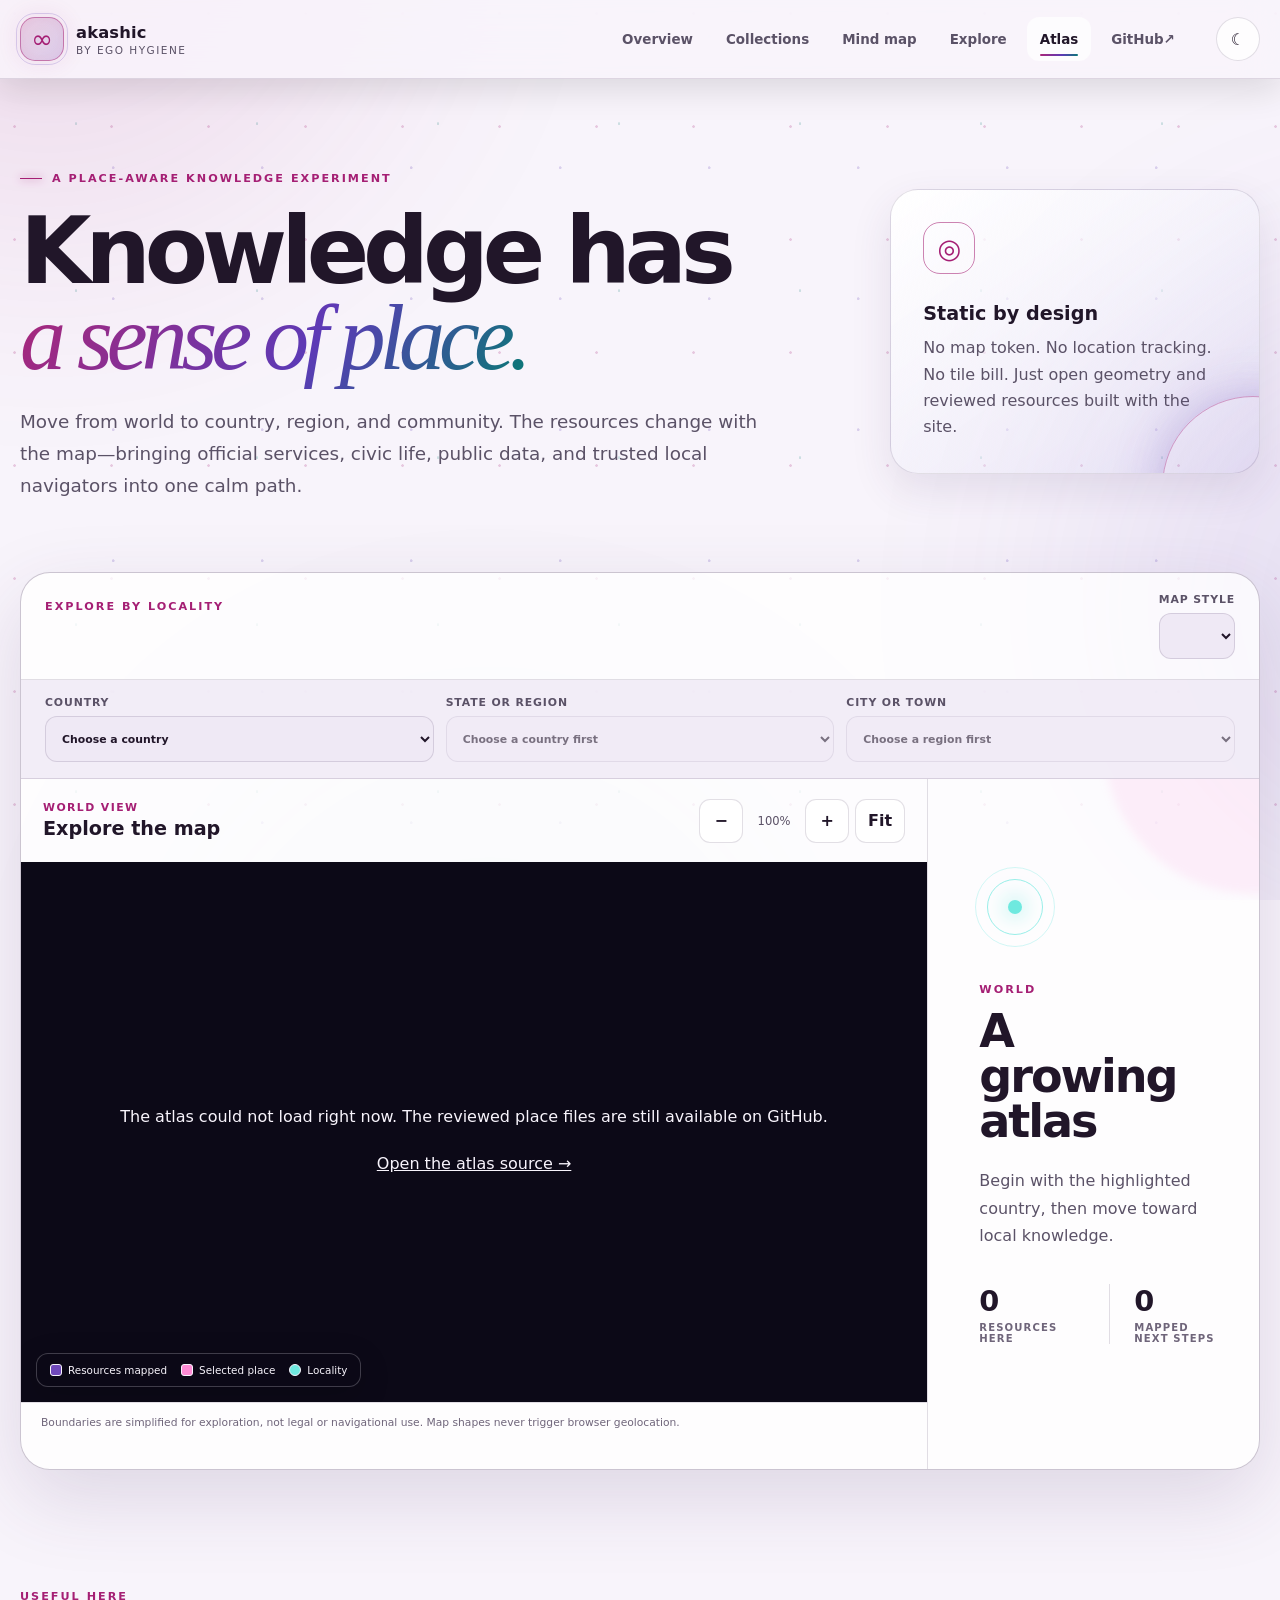
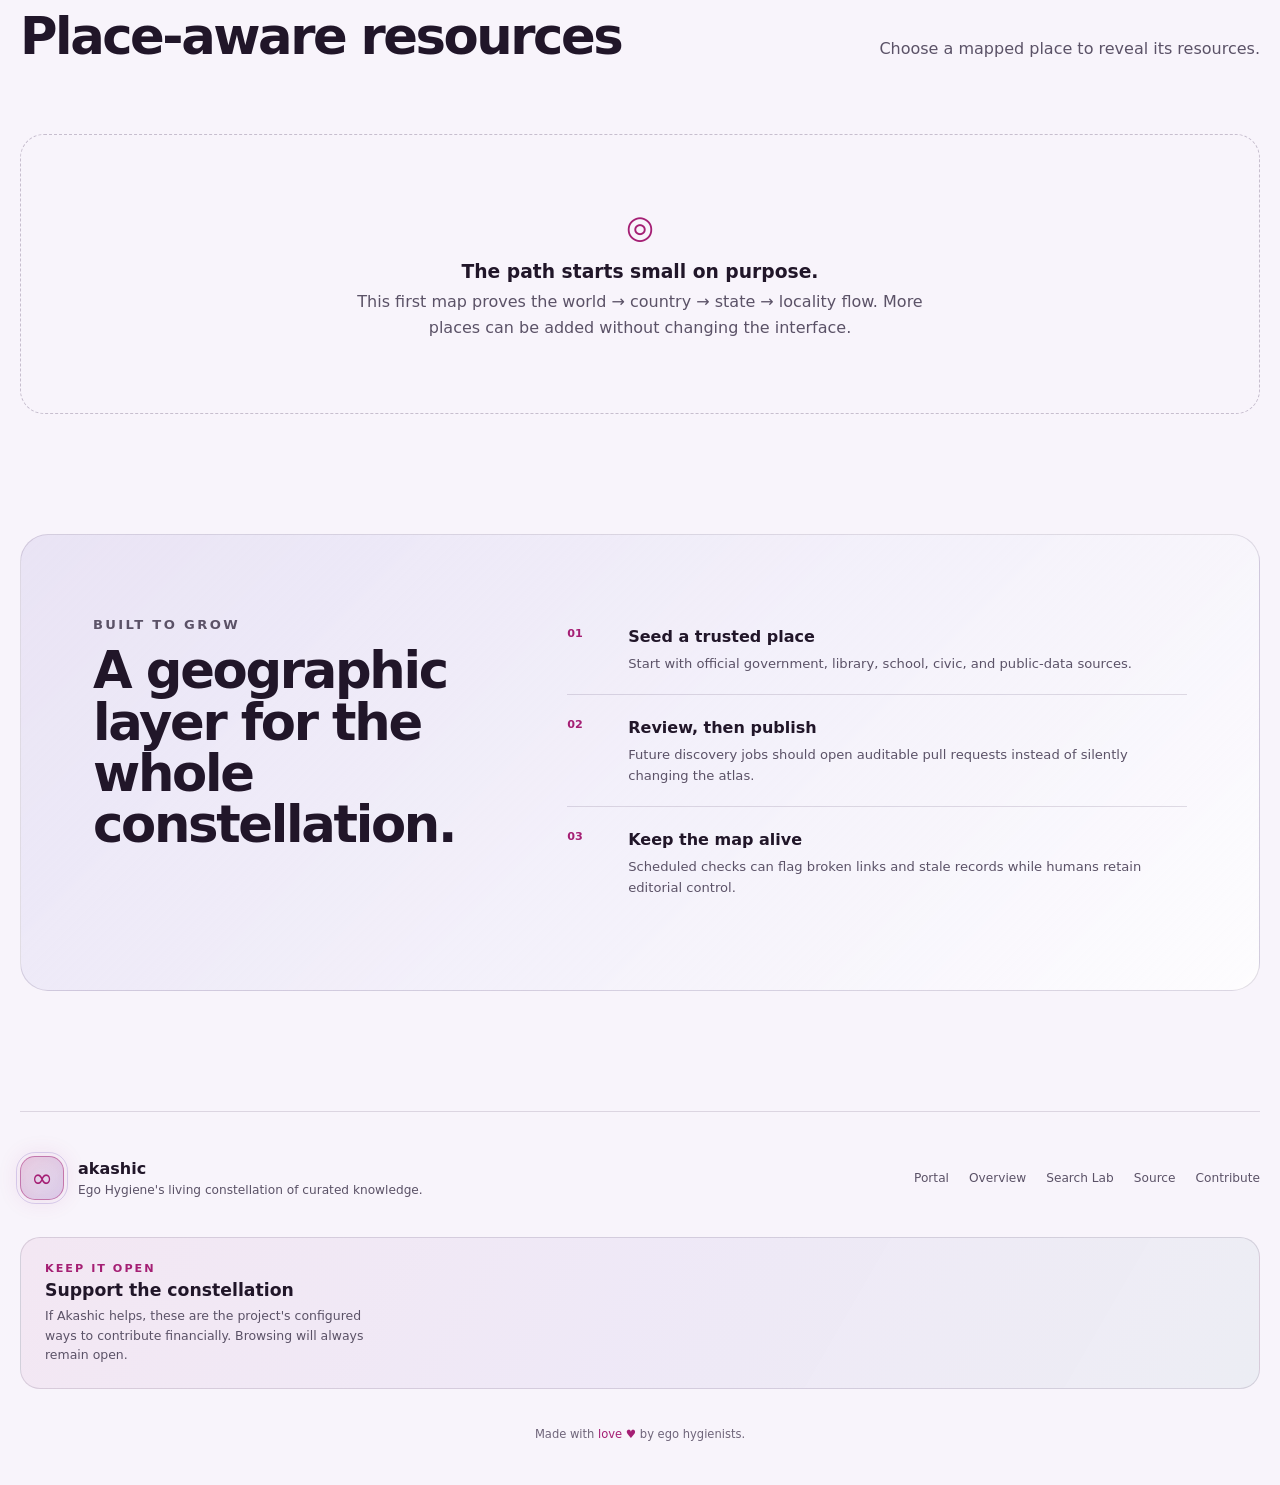
==== commit f3ff06ff: "Add browser search measurement lab" ====
--- a/site/atlas.html
+++ b/site/atlas.html
@@ -11,6 +11,7 @@
     <meta property="og:url" content="https://akashic.egohygiene.io/atlas.html">
     <title>Akashic Atlas · Ego Hygiene</title>
     <link rel="canonical" href="https://akashic.egohygiene.io/atlas.html">
+    <!-- akashic-locale-links -->
     <link rel="icon" href="assets/favicon.svg" type="image/svg+xml">
     <script>try{document.documentElement.dataset.theme=localStorage.getItem("akashic-theme")||localStorage.getItem("ego-awesome-theme")||(matchMedia("(prefers-color-scheme: light)").matches?"light":"dark")}catch{}</script>
     <link rel="stylesheet" href="styles.css">
@@ -35,6 +36,7 @@
           <a class="is-active" href="atlas.html" aria-current="page">Atlas</a>
           <a href="https://github.com/egohygiene/akashic" target="_blank" rel="noreferrer">GitHub <span aria-hidden="true">↗</span></a>
         </nav>
+        <!-- akashic-language-switcher -->
         <button class="icon-button theme-toggle" id="theme-toggle" type="button" aria-label="Switch to light theme">
           <span aria-hidden="true">☼</span>
         </button>
@@ -42,6 +44,7 @@
     </header>
 
     <main class="atlas-main">
+      <!-- akashic-locale-coverage -->
       <section class="atlas-hero" aria-labelledby="atlas-title">
         <div>
           <p class="eyebrow"><span></span> A place-aware knowledge experiment</p>
@@ -146,7 +149,7 @@
 
     <footer>
       <div class="footer-brand"><span class="brand-mark" aria-hidden="true">∞</span><div><strong>akashic</strong><p>Ego Hygiene's living constellation of curated knowledge.</p></div></div>
-      <div class="footer-links"><a href="index.html">Portal</a><a href="dashboard.html">Overview</a><a href="https://github.com/egohygiene/akashic">Source</a><a href="https://github.com/egohygiene/akashic/blob/main/contributing.md">Contribute</a></div>
+      <div class="footer-links"><a href="index.html">Portal</a><a href="dashboard.html">Overview</a><a href="/search-lab.html">Search Lab</a><a href="https://github.com/egohygiene/akashic">Source</a><a href="https://github.com/egohygiene/akashic/blob/main/contributing.md">Contribute</a></div>
       <section class="footer-support" aria-labelledby="footer-support-title">
         <div><p class="kicker">Keep it open</p><h2 id="footer-support-title">Support the constellation</h2><p>If Akashic helps, these are the project's configured ways to contribute financially. Browsing will always remain open.</p></div>
         <div class="funding-badges"><!-- akashic-funding-badges --></div>
--- a/site/styles.css
+++ b/site/styles.css
@@ -81,11 +81,19 @@
 .desktop-nav a::after { content: ""; position: absolute; left: 13px; right: 13px; bottom: 5px; height: 2px; border-radius: 2px; transform: scaleX(0); background: var(--accent); transition: transform .2s ease; }
 .desktop-nav a:hover, .desktop-nav a.is-active { color: var(--text); background: color-mix(in srgb, var(--surface), transparent 18%); }
 .desktop-nav a.is-active::after { transform: scaleX(1); }
+.language-switcher { min-height: 44px; display: inline-flex; align-items: center; gap: 3px; padding: 3px; border: 1px solid var(--line); border-radius: 12px; background: var(--surface); }
+.language-switcher > span { padding-inline: 6px 3px; color: var(--faint); font-size: .72rem; }
+.language-switcher a { min-height: 36px; display: inline-flex; align-items: center; padding: 0 8px; border-radius: 8px; color: var(--muted); font-size: .68rem; font-weight: 720; text-decoration: none; }
+.language-switcher a:hover { color: var(--text); background: var(--surface-hover); }
+.language-switcher a[aria-current="page"] { background: color-mix(in srgb, var(--violet), transparent 84%); color: var(--text); }
 .icon-button { width: 44px; height: 44px; flex: 0 0 auto; display: grid; place-items: center; border: 1px solid var(--line); border-radius: 50%; background: var(--surface); color: var(--text); cursor: pointer; transition: transform .2s ease, border-color .2s ease, background .2s ease; }
 .icon-button:hover { transform: rotate(12deg); border-color: var(--line-strong); background: var(--surface-hover); }
 .mobile-dock { display: none; }
 
 main, footer { width: min(calc(100% - 40px), var(--max)); margin-inline: auto; }
+.locale-coverage { margin: 18px 0 0; padding: 13px 16px; border: 1px solid color-mix(in srgb, var(--cyan), transparent 68%); border-radius: 14px; background: color-mix(in srgb, var(--cyan), transparent 94%); color: var(--muted); font-size: .76rem; line-height: 1.55; }
+.locale-coverage strong { display: block; margin-bottom: 2px; color: var(--text); font-size: .78rem; }
+.locale-coverage p { margin: 0; }
 .hero { position: relative; min-height: 750px; display: flex; flex-direction: column; align-items: center; justify-content: center; overflow: clip; text-align: center; padding: 92px 0 70px; isolation: isolate; }
 .hero::before { content: ""; position: absolute; z-index: -2; width: min(92vw, 980px); aspect-ratio: 1.9; border-radius: 50%; background: radial-gradient(ellipse, color-mix(in srgb, var(--violet), transparent 84%), transparent 68%); filter: blur(12px); }
 .hero-orbit { position: absolute; z-index: -1; top: 48px; left: 50%; width: min(76vw, 750px); aspect-ratio: 1; transform: translateX(-50%); opacity: .35; pointer-events: none; }
@@ -104,7 +112,7 @@
 h1 em { font-family: "Iowan Old Style", "Palatino Linotype", "Book Antiqua", Georgia, serif; font-weight: 400; background: var(--accent); color: transparent; -webkit-background-clip: text; background-clip: text; }
 .hero-copy { max-width: 760px; margin: 0; color: var(--muted); font-size: clamp(1rem, 2vw, 1.17rem); line-height: 1.78; }
 .hero-search, .catalog-search { display: flex; align-items: center; background: color-mix(in srgb, var(--surface-solid), transparent 2%); border: 1px solid var(--line); box-shadow: var(--shadow-soft); }
-.hero-search { width: min(100%, 740px); min-height: 66px; margin: 38px 0 20px; gap: 14px; padding: 0 16px 0 19px; border-radius: 19px; }
+.hero-search { width: min(100%, 740px); min-height: 66px; margin: 38px 0 8px; gap: 14px; padding: 0 16px 0 19px; border-radius: 19px; }
 .hero-search:focus-within, .catalog-search:focus-within { border-color: var(--violet); box-shadow: 0 0 0 4px color-mix(in srgb, var(--violet), transparent 84%), var(--shadow-soft); }
 .hero-search > span, .catalog-search > span { color: var(--pink); font-size: 1.65rem; }
 .hero-search input, .catalog-search input { min-width: 0; flex: 1; border: 0; outline: 0; background: transparent; color: var(--text); }
@@ -114,6 +122,8 @@
 .search-clear:hover { background: var(--bg-soft); color: var(--text); }
 .search-submit { width: 44px; height: 44px; flex: 0 0 auto; display: grid; place-items: center; border: 1px solid var(--line); border-radius: 12px; background: var(--button-accent); color: #fff; cursor: pointer; font-weight: 800; }
 .search-submit:hover { transform: translateX(2px); }
+.search-privacy-note { margin: 0; color: var(--faint); font-size: .67rem; line-height: 1.5; }
+.hero > .search-privacy-note { width: min(100%, 740px); margin-bottom: 20px; padding-inline: 4px; }
 kbd { padding: 4px 8px; border: 1px solid var(--line-strong); border-radius: 7px; background: var(--bg-soft); color: var(--faint); font-size: .72rem; }
 .hero-actions { display: flex; justify-content: center; flex-wrap: wrap; gap: 11px; }
 .button { min-height: 46px; display: inline-flex; justify-content: center; align-items: center; gap: 9px; padding: 0 20px; border: 1px solid transparent; border-radius: 13px; text-decoration: none; cursor: pointer; font-weight: 760; font-size: .86rem; transition: transform .2s ease, box-shadow .2s ease, border-color .2s ease; }
@@ -142,29 +152,82 @@
 .journey-nav b { color: var(--faint); font-size: .95rem; transition: transform .2s ease, color .2s ease; }
 .journey-nav a:hover b { transform: translateX(4px); color: var(--pink); }
 
-.collections-section, .mind-map-section, .catalog-section { position: relative; padding: 116px 0 24px; scroll-margin-top: 76px; }
-.collections-section::before, .mind-map-section::before, .catalog-section::before { content: "✦  ·  ✧  ·  ✦"; position: absolute; top: 52px; left: 50%; transform: translateX(-50%); color: var(--line-strong); letter-spacing: .75rem; font-size: .62rem; }
+.need-first-section, .overview-preview, .collections-section, .mind-map-section, .catalog-section { position: relative; padding: 116px 0 24px; scroll-margin-top: 76px; }
+.need-first-section::before, .overview-preview::before, .collections-section::before, .mind-map-section::before, .catalog-section::before { content: "✦  ·  ✧  ·  ✦"; position: absolute; top: 52px; left: 50%; transform: translateX(-50%); color: var(--line-strong); letter-spacing: .75rem; font-size: .62rem; }
 .section-heading, .catalog-heading { display: flex; justify-content: space-between; gap: 40px; align-items: end; margin-bottom: 34px; }
 .section-heading h2, .catalog-heading h2, .more-knowledge h2 { margin: 8px 0 0; font-size: clamp(2.1rem, 4vw, 3.55rem); letter-spacing: -.048em; line-height: 1; }
 .section-heading > p, .catalog-heading > p { max-width: 390px; margin: 0; color: var(--muted); line-height: 1.65; }
 .kicker { margin: 0; }
 
-.collection-grid { display: grid; grid-template-columns: repeat(4, 1fr); gap: 14px; }
-.collection-card { position: relative; min-height: 278px; display: flex; flex-direction: column; gap: 18px; padding: 22px; overflow: hidden; border: 1px solid var(--line); border-radius: var(--radius); background: linear-gradient(145deg, color-mix(in srgb, var(--surface-raised), transparent 8%), var(--surface)); box-shadow: inset 0 1px 0 color-mix(in srgb, white, transparent 94%); transition: transform .24s ease, border-color .24s ease, box-shadow .24s ease; animation: cardReveal .45s both; animation-delay: var(--card-delay); }
-.collection-card::before { content: ""; position: absolute; top: 0; left: 14%; right: 14%; height: 1px; background: linear-gradient(90deg, transparent, var(--card-color), transparent); opacity: .7; }
-.collection-card::after { content: ""; position: absolute; inset: 45% -25% -55% 20%; background: radial-gradient(circle, var(--card-color), transparent 65%); opacity: .09; pointer-events: none; }
-.collection-card:hover { transform: translateY(-5px); border-color: color-mix(in srgb, var(--card-color), transparent 48%); box-shadow: 0 20px 60px color-mix(in srgb, var(--card-color), transparent 89%); }
-.collection-card-top, .collection-meta, .collection-actions { position: relative; z-index: 1; display: flex; align-items: center; justify-content: space-between; }
-.collection-icon { width: 43px; height: 43px; display: grid; place-items: center; border: 1px solid color-mix(in srgb, var(--card-color), transparent 68%); border-radius: 14px; background: color-mix(in srgb, var(--card-color), transparent 88%); color: var(--card-color); font-size: 1.28rem; }
-.collection-number { color: var(--faint); font-family: Georgia, serif; font-style: italic; font-size: .78rem; }
-.collection-copy { position: relative; z-index: 1; flex: 1; }
-.collection-card h3 { margin: 0 0 9px; font-size: 1.04rem; line-height: 1.3; }
-.collection-card p { margin: 0; display: -webkit-box; overflow: hidden; color: var(--muted); font-size: .78rem; line-height: 1.58; -webkit-line-clamp: 3; -webkit-box-orient: vertical; }
-.collection-meta { justify-content: flex-start; gap: 9px; color: var(--faint); font-size: .66rem; }
-.collection-meta span + span::before { content: "·"; margin-right: 9px; }
-.collection-actions { gap: 8px; }
-.collection-actions button { min-height: 44px; flex: 1; border: 1px solid var(--line); border-radius: 11px; background: color-mix(in srgb, var(--surface-solid), transparent 24%); color: var(--muted); cursor: pointer; font-size: .74rem; font-weight: 750; }
-.collection-actions button:first-child { background: color-mix(in srgb, var(--card-color), transparent 83%); border-color: color-mix(in srgb, var(--card-color), transparent 62%); color: var(--text); }
+.need-paths { display: grid; grid-template-columns: repeat(3, minmax(0, 1fr)); gap: 13px; }
+.need-paths button { min-width: 0; min-height: 104px; display: grid; grid-template-columns: 44px minmax(0, 1fr) auto; gap: 14px; align-items: center; padding: 18px 19px; border: 1px solid var(--line); border-radius: 18px; background: linear-gradient(145deg, color-mix(in srgb, var(--surface-raised), transparent 9%), var(--surface)); color: var(--text); text-align: left; cursor: pointer; box-shadow: inset 0 1px color-mix(in srgb, white, transparent 95%); transition: transform .18s ease, border-color .18s ease, background .18s ease; }
+.need-paths button > span:first-child { width: 44px; height: 44px; display: grid; place-items: center; border: 1px solid color-mix(in srgb, var(--pink), transparent 68%); border-radius: 13px; background: color-mix(in srgb, var(--pink), transparent 90%); color: var(--pink); font-size: 1.05rem; }
+.need-paths strong, .need-paths small { display: block; }
+.need-paths strong { font-size: .84rem; }
+.need-paths small { margin-top: 5px; color: var(--muted); font-size: .68rem; line-height: 1.45; }
+.need-paths b { color: var(--faint); }
+.need-paths button:hover, .need-paths button:focus-visible { transform: translateY(-2px); border-color: color-mix(in srgb, var(--pink), transparent 45%); background: color-mix(in srgb, var(--pink), var(--surface) 5%); }
+.need-paths button:hover b { color: var(--pink); }
+
+.overview-preview-intro { max-width: 420px; }
+.overview-preview-intro p { margin: 0; color: var(--muted); line-height: 1.65; }
+.overview-preview-intro a { min-height: 44px; display: inline-flex; align-items: center; gap: 8px; margin-top: 7px; color: var(--pink); font-size: .76rem; font-weight: 760; text-decoration: none; }
+.overview-preview-intro a:hover { color: var(--text); }
+.overview-preview-metrics { display: grid; grid-template-columns: repeat(4, 1fr); margin: 0 0 14px; padding: 0; overflow: hidden; border: 1px solid var(--line); border-radius: 22px; background: linear-gradient(145deg, color-mix(in srgb, var(--surface-raised), transparent 10%), var(--surface)); box-shadow: var(--shadow-soft); }
+.overview-preview-metrics div { position: relative; min-height: 106px; display: flex; flex-direction: column; justify-content: center; padding: 20px 24px; border-right: 1px solid var(--line); }
+.overview-preview-metrics div:last-child { border-right: 0; }
+.overview-preview-metrics div::before { content: ""; position: absolute; top: 0; left: 20px; right: 20px; height: 1px; background: linear-gradient(90deg, transparent, var(--violet), transparent); opacity: .55; }
+.overview-preview-metrics dt { font-size: clamp(1.45rem, 2.5vw, 2.08rem); font-weight: 820; letter-spacing: -.04em; }
+.overview-preview-metrics dd { margin: 6px 0 0; color: var(--faint); font-size: .63rem; font-weight: 720; letter-spacing: .1em; text-transform: uppercase; }
+.overview-preview-charts { display: grid; grid-template-columns: minmax(320px, .82fr) minmax(480px, 1.18fr); gap: 14px; }
+.overview-chart-panel { position: relative; min-width: 0; overflow: hidden; border: 1px solid var(--line); border-radius: 24px; background: linear-gradient(145deg, color-mix(in srgb, var(--surface-raised), transparent 7%), var(--surface)); box-shadow: inset 0 1px 0 color-mix(in srgb, white, transparent 94%), var(--shadow-soft); }
+.overview-chart-panel::before { content: ""; position: absolute; inset: 0; pointer-events: none; background-image: linear-gradient(color-mix(in srgb, var(--line), transparent 48%) 1px, transparent 1px), linear-gradient(90deg, color-mix(in srgb, var(--line), transparent 48%) 1px, transparent 1px); background-size: 40px 40px; mask-image: radial-gradient(circle at 25% 20%, black, transparent 56%); opacity: .11; }
+.overview-chart-heading { position: relative; z-index: 1; min-height: 78px; display: flex; align-items: center; justify-content: space-between; gap: 18px; padding: 17px 20px; border-bottom: 1px solid var(--line); }
+.overview-chart-heading p { margin: 0; color: var(--pink); font-size: .61rem; font-weight: 800; letter-spacing: .12em; text-transform: uppercase; }
+.overview-chart-heading h3 { margin: 4px 0 0; font-size: .98rem; }
+.overview-chart-heading > span { color: var(--faint); font-size: .68rem; }
+.overview-chart-heading > span[aria-hidden="true"] { width: 38px; height: 38px; display: grid; place-items: center; border: 1px solid var(--line); border-radius: 12px; background: var(--surface); color: var(--pink); font-size: 1rem; }
+.overview-donut-stage { position: relative; z-index: 1; min-height: 430px; display: flex; flex-direction: column; align-items: center; justify-content: center; padding: 28px; }
+.overview-distribution-donut { position: relative; width: min(100%, 285px); aspect-ratio: 1; display: grid; place-items: center; border-radius: 50%; filter: drop-shadow(0 16px 30px rgba(0,0,0,.2)); }
+.overview-distribution-donut::before { content: ""; position: absolute; inset: 18%; border: 1px solid var(--line-strong); border-radius: 50%; background: radial-gradient(circle at 40% 35%, color-mix(in srgb, var(--surface-raised), white 2%), var(--surface-solid)); box-shadow: inset 0 0 40px color-mix(in srgb, var(--violet), transparent 89%), 0 0 0 7px color-mix(in srgb, var(--bg), transparent 24%); }
+.overview-distribution-donut > div { position: relative; z-index: 1; text-align: center; }
+.overview-distribution-donut strong, .overview-distribution-donut span { display: block; }
+.overview-distribution-donut strong { font-size: clamp(1.8rem, 3.5vw, 2.6rem); letter-spacing: -.055em; }
+.overview-distribution-donut span { margin-top: 5px; color: var(--faint); font-size: .6rem; font-weight: 750; letter-spacing: .12em; text-transform: uppercase; }
+.overview-donut-stage > p { max-width: 340px; margin: 23px 0 0; color: var(--muted); font-size: .7rem; line-height: 1.58; text-align: center; }
+.overview-collection-bars { position: relative; z-index: 1; margin: 0; padding: 6px 8px 0; list-style: none; }
+.overview-bar-row { min-width: 0; min-height: 65px; display: grid; grid-template-columns: 31px 36px minmax(0, 1fr) auto 32px; gap: 9px; align-items: center; padding: 6px 7px; border-bottom: 1px solid var(--line); border-radius: 12px; text-decoration: none; }
+.overview-bar-row:hover { background: color-mix(in srgb, var(--bar-color), transparent 91%); }
+.overview-bar-rank { color: var(--faint); font-family: Georgia, serif; font-size: .65rem; font-style: italic; text-align: center; }
+.overview-bar-glyph { width: 34px; height: 34px; display: grid; place-items: center; border: 1px solid color-mix(in srgb, var(--bar-color), transparent 63%); border-radius: 10px; background: color-mix(in srgb, var(--bar-color), transparent 88%); color: var(--bar-color); }
+.overview-bar-copy { min-width: 0; }
+.overview-bar-copy strong { display: block; overflow: hidden; font-size: .74rem; white-space: nowrap; text-overflow: ellipsis; }
+.overview-bar-copy i { height: 3px; display: block; overflow: hidden; margin-top: 7px; border-radius: 999px; background: var(--line); }
+.overview-bar-copy i b { width: var(--bar-width); height: 100%; display: block; border-radius: inherit; background: var(--bar-color); opacity: .78; }
+.overview-bar-value { min-width: 64px; text-align: right; }
+.overview-bar-value strong, .overview-bar-value small { display: block; }
+.overview-bar-value strong { font-size: .76rem; }
+.overview-bar-value small { margin-top: 2px; color: var(--faint); font-size: .57rem; }
+.overview-bar-row > span:last-child { color: var(--faint); text-align: center; }
+.overview-bar-row:hover > span:last-child { color: var(--pink); }
+.overview-chart-action { position: relative; z-index: 1; min-height: 48px; display: flex; align-items: center; justify-content: center; gap: 8px; margin: 8px; border: 1px solid var(--line); border-radius: 12px; color: var(--muted); font-size: .7rem; font-weight: 750; text-decoration: none; }
+.overview-chart-action:hover { border-color: var(--violet); color: var(--text); }
+
+.collection-grid { display: grid; grid-template-columns: repeat(3, minmax(0, 1fr)); gap: 15px; }
+.collection-path { position: relative; min-width: 0; min-height: 242px; display: flex; flex-direction: column; gap: 15px; padding: 22px; overflow: hidden; border: 1px solid var(--line); border-radius: 21px; background: linear-gradient(145deg, color-mix(in srgb, var(--surface-raised), transparent 9%), var(--surface)); box-shadow: inset 0 1px color-mix(in srgb, white, transparent 95%), var(--shadow-soft); transition: transform .2s ease, border-color .2s ease, background .2s ease, box-shadow .2s ease; animation: cardReveal .38s both; animation-delay: var(--card-delay); }
+.collection-path::before { content: ""; position: absolute; top: 0; left: 15%; right: 15%; height: 1px; background: linear-gradient(90deg, transparent, var(--card-color), transparent); opacity: .72; }
+.collection-path:hover, .collection-path:focus-within { transform: translateY(-3px); border-color: color-mix(in srgb, var(--card-color), transparent 52%); background: color-mix(in srgb, var(--card-color), var(--surface) 5%); box-shadow: 0 18px 48px color-mix(in srgb, var(--card-color), transparent 92%); }
+.collection-path-heading { display: grid; grid-template-columns: 48px minmax(0, 1fr); gap: 14px; align-items: center; }
+.collection-icon { width: 48px; height: 48px; display: grid; place-items: center; border: 1px solid color-mix(in srgb, var(--card-color), transparent 64%); border-radius: 14px; background: color-mix(in srgb, var(--card-color), transparent 87%); color: var(--card-color); font-size: 1.2rem; }
+.collection-number { display: block; margin-bottom: 2px; color: var(--faint); font-family: Georgia, serif; font-style: italic; font-size: .62rem; }
+.collection-path h3 { display: -webkit-box; overflow: hidden; margin: 0; font-size: .98rem; line-height: 1.28; -webkit-box-orient: vertical; -webkit-line-clamp: 2; }
+.collection-path > p { flex: 1; display: -webkit-box; overflow: hidden; margin: 0; color: var(--muted); font-size: .76rem; line-height: 1.58; -webkit-line-clamp: 3; -webkit-box-orient: vertical; }
+.collection-path-footer { display: flex; align-items: center; justify-content: space-between; gap: 13px; padding-top: 2px; }
+.collection-meta { min-width: 0; color: var(--faint); font-size: .62rem; line-height: 1.5; }
+.collection-meta span { display: block; white-space: nowrap; }
+.collection-actions { min-width: 0; flex: 0 1 auto; display: flex; gap: 7px; }
+.collection-actions button { min-width: 60px; min-height: 46px; padding: 0 10px; border: 1px solid var(--line); border-radius: 11px; background: color-mix(in srgb, var(--surface-solid), transparent 18%); color: var(--muted); cursor: pointer; font-size: .69rem; font-weight: 750; }
+.collection-actions button[data-browse-category] { background: color-mix(in srgb, var(--card-color), transparent 84%); border-color: color-mix(in srgb, var(--card-color), transparent 62%); color: var(--text); }
 .collection-actions button:hover { border-color: var(--card-color); color: var(--text); }
 
 .mind-map-shell { position: relative; overflow: hidden; border: 1px solid var(--line); border-radius: 30px; background: radial-gradient(circle at 45% 42%, color-mix(in srgb, var(--violet), transparent 87%), transparent 42%), linear-gradient(145deg, color-mix(in srgb, var(--surface-raised), transparent 6%), var(--surface)); box-shadow: var(--shadow); }
@@ -183,8 +246,9 @@
 .map-controls output { width: 45px; color: var(--faint); text-align: center; font-size: .66rem; }
 .map-selectors { position: relative; z-index: 2; display: flex; align-items: end; gap: 10px; padding: 13px 18px; border-bottom: 1px solid var(--line); }
 .map-selectors label { min-width: 0; flex: 0 1 290px; }
-.map-selectors label > span, .mobile-collection-select > span { display: block; margin: 0 0 6px 2px; color: var(--muted); font-size: .62rem; font-weight: 780; text-transform: uppercase; letter-spacing: .11em; }
-.map-selectors select, .sort-control select, .mobile-collection-select select { width: 100%; min-height: 44px; padding: 0 36px 0 12px; border: 1px solid var(--line); border-radius: 11px; background: var(--surface-solid); color: var(--text); }
+.map-selectors label > span, .catalog-taxonomy-controls label > span { display: block; margin: 0 0 6px 2px; color: var(--muted); font-size: .62rem; font-weight: 780; text-transform: uppercase; letter-spacing: .11em; }
+.map-selectors select, .sort-control select, .catalog-taxonomy-controls select { width: 100%; min-height: 44px; padding: 0 36px 0 12px; border: 1px solid var(--line); border-radius: 11px; background: var(--surface-solid); color: var(--text); }
+.catalog-taxonomy-controls select:disabled,
 .map-selectors select:disabled { color: var(--faint); opacity: .7; }
 .map-back { min-height: 44px; padding: 0 12px; border: 0; background: transparent; color: var(--pink); cursor: pointer; font-size: .73rem; }
 .mind-map-layout { position: relative; z-index: 1; display: grid; grid-template-columns: minmax(0, 1fr) 300px; min-height: 610px; }
@@ -252,9 +316,47 @@
 .context-path > span { flex: 0 0 auto; color: var(--faint); font-size: .68rem; text-transform: uppercase; letter-spacing: .09em; }
 .context-path button { min-height: 30px; flex: 0 0 auto; padding: 0 10px; border: 1px solid var(--line); border-radius: 999px; background: var(--surface-solid); color: var(--text); cursor: pointer; font-size: .7rem; }
 .context-path button::after { content: " ×"; color: var(--faint); }
-.catalog-context > a { flex: 0 0 auto; min-height: 36px; display: inline-flex; align-items: center; gap: 7px; padding: 0 10px; color: var(--pink); font-size: .7rem; text-decoration: none; }
+.context-actions { flex: 0 0 auto; display: flex; align-items: center; gap: 4px; }
+.context-actions a, .context-actions button { min-height: 36px; display: inline-flex; align-items: center; gap: 7px; padding: 0 9px; border: 0; border-radius: 9px; background: transparent; color: var(--pink); cursor: pointer; font-size: .68rem; text-decoration: none; }
+.context-actions a:hover, .context-actions button:hover { background: var(--surface-hover); color: var(--text); }
+.collection-guide { margin: -1px 0 20px; overflow: hidden; border: 1px solid color-mix(in srgb, var(--violet), transparent 65%); border-radius: 19px; background: color-mix(in srgb, var(--surface), transparent 3%); box-shadow: var(--shadow-soft); }
+.collection-guide > summary { min-height: 74px; display: grid; grid-template-columns: auto minmax(0, 1fr) auto; gap: 13px; align-items: center; padding: 14px 18px; cursor: pointer; list-style: none; }
+.collection-guide > summary::-webkit-details-marker { display: none; }
+.collection-guide > summary > span { color: var(--pink); font-size: .62rem; font-weight: 800; letter-spacing: .13em; text-transform: uppercase; }
+.collection-guide > summary strong { min-width: 0; overflow: hidden; font-size: .86rem; white-space: nowrap; text-overflow: ellipsis; }
+.collection-guide > summary b { width: 42px; height: 42px; display: grid; place-items: center; border: 1px solid var(--line); border-radius: 12px; color: var(--muted); font-size: 1rem; transition: transform .2s ease; }
+.collection-guide[open] > summary { border-bottom: 1px solid var(--line); background: color-mix(in srgb, var(--violet), transparent 93%); }
+.collection-guide[open] > summary b { transform: rotate(45deg); color: var(--pink); }
+.collection-guide-panel { padding: 0 24px 28px; }
+.collection-guide-meta { min-height: 66px; display: flex; align-items: center; justify-content: space-between; gap: 20px; border-bottom: 1px solid var(--line); }
+.collection-guide-meta p { margin: 0; color: var(--faint); font-size: .68rem; }
+.collection-guide-meta > div { display: flex; gap: 5px; }
+.collection-guide-meta a { min-height: 42px; display: inline-flex; align-items: center; gap: 6px; padding: 0 10px; border-radius: 10px; color: var(--pink); font-size: .68rem; font-weight: 720; text-decoration: none; }
+.collection-guide-meta a:hover { background: var(--surface-hover); color: var(--text); }
+.collection-guide-content { max-width: 1050px; margin: 0 auto; padding: 20px 0 3px; color: var(--muted); font-size: .78rem; line-height: 1.68; }
+.collection-guide-content h3 { margin: 28px 0 12px; color: var(--text); font-size: 1.42rem; letter-spacing: -.025em; }
+.collection-guide-content h4 { margin: 24px 0 10px; color: var(--text); font-size: 1rem; }
+.collection-guide-content p { margin: 10px 0; }
+.collection-guide-content a { color: var(--pink); }
+.collection-guide-content ul, .collection-guide-content ol { margin: 12px 0; padding-left: 24px; }
+.collection-guide-content li + li { margin-top: 8px; }
+.guide-warning { margin: 0 0 17px; padding: 15px 17px; border: 1px solid color-mix(in srgb, var(--pink), transparent 57%); border-radius: 13px; background: color-mix(in srgb, var(--pink), transparent 92%); color: var(--text); }
+.guide-table-wrap { max-width: 100%; overflow-x: auto; margin: 14px 0 20px; border: 1px solid var(--line); border-radius: 13px; }
+.guide-table-wrap:focus-visible { outline-offset: 2px; }
+.guide-table-wrap table { width: 100%; min-width: 700px; border-collapse: collapse; }
+.guide-table-wrap th, .guide-table-wrap td { padding: 12px 13px; border-right: 1px solid var(--line); border-bottom: 1px solid var(--line); text-align: left; vertical-align: top; }
+.guide-table-wrap th:last-child, .guide-table-wrap td:last-child { border-right: 0; }
+.guide-table-wrap tr:last-child td { border-bottom: 0; }
+.guide-table-wrap th { background: color-mix(in srgb, var(--surface-solid), transparent 18%); color: var(--text); font-size: .68rem; }
+.related-paths { display: grid; grid-template-columns: auto minmax(0, 1fr); gap: 15px; align-items: start; margin-top: 24px; padding-top: 18px; border-top: 1px solid var(--line); }
+.related-paths > span { padding-top: 12px; color: var(--faint); font-size: .62rem; font-weight: 800; letter-spacing: .1em; text-transform: uppercase; }
+.related-paths > div { display: flex; flex-wrap: wrap; gap: 7px; }
+.related-paths button { min-height: 42px; padding: 0 11px; border: 1px solid var(--line); border-radius: 10px; background: var(--surface-solid); color: var(--muted); cursor: pointer; font-size: .68rem; }
+.related-paths button:hover { border-color: var(--violet); color: var(--text); }
 .catalog-toolbar { position: sticky; z-index: 100; top: 86px; display: grid; grid-template-columns: minmax(240px, 1fr) auto; gap: 12px 16px; margin-bottom: 28px; padding: 13px; border: 1px solid var(--line); border-radius: 18px; background: color-mix(in srgb, var(--bg), transparent 8%); box-shadow: var(--shadow-soft); backdrop-filter: blur(20px) saturate(130%); -webkit-backdrop-filter: blur(20px) saturate(130%); }
 .catalog-toolbar > * { min-width: 0; }
+.catalog-search-shell { display: grid; gap: 5px; }
+.catalog-search-shell .search-privacy-note { padding-inline: 4px; }
 .catalog-search { min-height: 46px; gap: 10px; padding: 0 10px 0 14px; border-radius: 12px; box-shadow: none; }
 .catalog-search > span { font-size: 1.25rem; }
 .catalog-actions { display: flex; align-items: center; gap: 9px; }
@@ -269,7 +371,24 @@
 .saved-filter[aria-pressed="true"] { border-color: var(--pink); background: color-mix(in srgb, var(--pink), transparent 88%); color: var(--text); }
 .sort-control { display: flex; align-items: center; gap: 8px; color: var(--muted); font-size: .7rem; white-space: nowrap; }
 .sort-control select { min-height: 46px; min-width: 145px; }
-.mobile-collection-select { display: none; }
+.catalog-taxonomy-controls { grid-column: 1 / -1; display: grid; grid-template-columns: repeat(3, minmax(0, 1fr)); gap: 10px; padding-top: 2px; }
+.catalog-taxonomy-controls label { min-width: 0; }
+.metadata-filters { grid-column: 1 / -1; border: 1px solid var(--line); border-radius: 13px; background: color-mix(in srgb, var(--surface-solid), transparent 18%); }
+.metadata-filters > summary { min-height: 46px; display: grid; grid-template-columns: 1fr auto auto; gap: 10px; align-items: center; padding: 0 13px; color: var(--muted); cursor: pointer; font-size: .7rem; font-weight: 760; list-style: none; }
+.metadata-filters > summary::-webkit-details-marker { display: none; }
+.metadata-filters > summary strong { display: inline-flex; align-items: center; gap: 5px; color: var(--faint); font-size: .64rem; font-weight: 680; }
+.metadata-filters > summary b { min-width: 21px; padding: 2px 6px; border-radius: 999px; background: var(--bg-soft); color: var(--text); text-align: center; }
+.metadata-filters > summary i { color: var(--violet); font-size: 1rem; font-style: normal; transition: transform .18s ease; }
+.metadata-filters[open] > summary i { transform: rotate(45deg); }
+.metadata-filters.has-active-filters { border-color: color-mix(in srgb, var(--violet), transparent 45%); }
+.metadata-filter-panel { padding: 3px 13px 13px; border-top: 1px solid var(--line); }
+.metadata-filter-grid { display: grid; grid-template-columns: repeat(4, minmax(0, 1fr)); gap: 9px; padding: 12px 0; }
+.metadata-filter-grid label > span { display: block; margin: 0 0 5px 2px; color: var(--faint); font-size: .58rem; font-weight: 760; letter-spacing: .09em; text-transform: uppercase; }
+.metadata-filter-grid select { width: 100%; min-height: 42px; padding: 0 32px 0 10px; border: 1px solid var(--line); border-radius: 10px; background: var(--surface-solid); color: var(--text); font-size: .68rem; }
+.metadata-filter-footer { display: flex; justify-content: space-between; gap: 16px; align-items: center; padding-top: 10px; border-top: 1px solid var(--line); }
+.metadata-filter-footer p { max-width: 720px; margin: 0; color: var(--faint); font-size: .64rem; line-height: 1.5; }
+.metadata-filter-footer button { min-height: 40px; padding: 0 11px; border: 1px solid var(--line); border-radius: 9px; background: var(--surface); color: var(--muted); cursor: pointer; font-size: .65rem; }
+.metadata-filter-footer button:disabled { cursor: default; opacity: .45; }
 .filter-row { grid-column: 1 / -1; display: flex; flex-wrap: nowrap; gap: 7px; overflow-x: auto; padding: 2px 1px 3px; scrollbar-width: thin; mask-image: linear-gradient(90deg, transparent 0, black 8px, black calc(100% - 18px), transparent); }
 .filter-chip { min-height: 44px; flex: 0 0 auto; padding: 0 13px; border: 1px solid var(--line); border-radius: 999px; background: var(--surface); color: var(--muted); cursor: pointer; font-size: .72rem; transition: color .18s ease, border-color .18s ease, background .18s ease; }
 .filter-chip:hover { border-color: color-mix(in srgb, var(--chip-color), transparent 45%); color: var(--text); }
@@ -289,31 +408,65 @@
 .resource-card h3 a { text-decoration: none; }
 .resource-card h3 a::after { content: ""; position: absolute; z-index: 2; inset: 0; border-radius: inherit; }
 .resource-card h3 a:focus-visible { outline: 0; }
-.resource-card h3 a:focus-visible::after { outline: 3px solid var(--cyan); outline-offset: -4px; }
+.resource-card h3 a:focus-visible::after { outline: 3px solid var(--cyan); outline-offset: -5px; box-shadow: inset 0 0 0 2px var(--surface-solid), inset 0 0 20px color-mix(in srgb, var(--cyan), transparent 86%); }
 .resource-card h3 a:hover { color: var(--pink); }
+.resource-signals { position: relative; z-index: 3; margin: -2px 0 12px; }
+.resource-labels { display: flex; flex-wrap: wrap; gap: 5px; margin: 0 0 6px; padding: 0; pointer-events: none; list-style: none; }
+.resource-signals > .resource-labels:last-child { margin-bottom: 0; }
+.resource-labels li { padding: 4px 7px; border: 1px solid color-mix(in srgb, var(--category-color), transparent 70%); border-radius: 999px; background: color-mix(in srgb, var(--category-color), transparent 91%); color: var(--text); font-size: .58rem; font-weight: 720; line-height: 1; }
+.resource-metadata-labels li { border-style: dashed; }
+.resource-provenance { margin-top: 7px; border-top: 1px solid var(--line); }
+.resource-provenance summary { min-height: 32px; display: flex; justify-content: space-between; align-items: center; color: var(--faint); cursor: pointer; font-size: .62rem; font-weight: 720; list-style: none; }
+.resource-provenance summary::-webkit-details-marker { display: none; }
+.resource-provenance summary span { color: var(--violet); font-size: .82rem; transition: transform .18s ease; }
+.resource-provenance[open] summary span { transform: rotate(45deg); }
+.resource-provenance dl { display: grid; grid-template-columns: repeat(2, minmax(0, 1fr)); gap: 7px 10px; margin: 2px 0 7px; padding: 9px; border-radius: 9px; background: var(--bg-soft); }
+.resource-provenance dl div { min-width: 0; }
+.resource-provenance dt { color: var(--faint); font-size: .52rem; font-weight: 780; letter-spacing: .06em; text-transform: uppercase; }
+.resource-provenance dd { overflow-wrap: anywhere; margin: 2px 0 0; color: var(--muted); font-size: .59rem; line-height: 1.35; }
 .resource-card p { flex: 1; margin: 0 0 20px; color: var(--muted); font-size: .78rem; line-height: 1.62; }
 .resource-footer { display: flex; align-items: end; justify-content: space-between; gap: 12px; }
-.resource-taxonomy { min-width: 0; }
-.resource-taxonomy span { display: block; overflow: hidden; white-space: nowrap; text-overflow: ellipsis; }
-.resource-taxonomy span:first-child { color: var(--violet); font-size: .68rem; }
-.resource-taxonomy span:not(:first-child) { margin-top: 3px; color: var(--faint); font-size: .63rem; }
+.resource-taxonomy { position: relative; z-index: 3; min-width: 0; display: flex; flex-direction: column; align-items: flex-start; }
+.resource-taxonomy button { max-width: 100%; min-height: 28px; overflow: hidden; padding: 0 5px; border: 0; border-radius: 6px; background: transparent; color: var(--faint); cursor: pointer; font-size: .63rem; text-align: left; white-space: nowrap; text-overflow: ellipsis; }
+.resource-taxonomy button:first-child { color: var(--violet); font-size: .68rem; }
+.resource-taxonomy button:hover { background: var(--surface-hover); color: var(--text); }
 .visit-link { width: 44px; height: 44px; flex: 0 0 auto; display: grid; place-items: center; border: 1px solid var(--line); border-radius: 12px; text-decoration: none; transition: color .18s ease, border-color .18s ease, transform .18s ease; }
 .resource-card:hover .visit-link, .resource-card:focus-within .visit-link { transform: translate(2px, -2px); border-color: var(--category-color); color: var(--pink); }
 .resource-grid.is-compact { grid-template-columns: 1fr; gap: 8px; }
-.resource-grid.is-compact .resource-card { min-height: 118px; display: grid; grid-template-columns: minmax(175px, .78fr) minmax(300px, 1.45fr) minmax(185px, .77fr); grid-template-areas: "top description footer" "title description footer"; grid-template-rows: auto 1fr; gap: 2px 22px; align-items: center; padding: 14px 16px; }
+.resource-grid.is-compact .resource-card { min-height: 118px; display: grid; grid-template-columns: minmax(175px, .78fr) minmax(300px, 1.45fr) minmax(185px, .77fr); grid-template-areas: "top description footer" "title description footer" "labels description footer"; grid-template-rows: auto auto 1fr; gap: 2px 22px; align-items: center; padding: 14px 16px; }
 .resource-grid.is-compact .resource-card::before { top: 14%; bottom: 14%; left: 0; right: auto; width: 2px; height: auto; background: linear-gradient(transparent, var(--category-color), transparent); }
 .resource-grid.is-compact .resource-card:hover, .resource-grid.is-compact .resource-card:focus-within { transform: translateY(-2px); }
 .resource-grid.is-compact .resource-top { grid-area: top; align-self: end; }
 .resource-grid.is-compact .favorite { margin: -7px -5px -4px 0; }
 .resource-grid.is-compact .resource-card h3 { grid-area: title; align-self: start; margin: 1px 0 0; font-size: .9rem; }
+.resource-grid.is-compact .resource-signals { grid-area: labels; align-self: start; margin: 5px 0 0; }
 .resource-grid.is-compact .resource-card p { grid-area: description; display: -webkit-box; align-self: center; overflow: hidden; margin: 0; font-size: .73rem; -webkit-box-orient: vertical; -webkit-line-clamp: 2; }
 .resource-grid.is-compact .resource-footer { grid-area: footer; align-self: stretch; padding-left: 18px; border-left: 1px solid var(--line); }
+.resource-grid.is-text { grid-template-columns: 1fr; gap: 0; border-top: 1px solid var(--line); }
+.resource-grid.is-text .resource-card { min-height: 0; display: grid; grid-template-columns: minmax(190px, .65fr) minmax(0, 1.5fr) minmax(180px, .55fr); grid-template-areas: "title description footer" "top description footer" "labels description footer"; gap: 3px 26px; align-items: start; padding: 22px 3px; border: 0; border-bottom: 1px solid var(--line); border-radius: 0; background: transparent; box-shadow: none; animation: none; }
+.resource-grid.is-text .resource-card::before { display: none; }
+.resource-grid.is-text .resource-card:hover, .resource-grid.is-text .resource-card:focus-within { transform: none; background: color-mix(in srgb, var(--category-color), transparent 96%); box-shadow: none; }
+.resource-grid.is-text .resource-top { grid-area: top; }
+.resource-grid.is-text .favorite { margin: -8px 0 0 auto; }
+.resource-grid.is-text .resource-card h3 { grid-area: title; margin: 0 0 4px; font-size: .93rem; }
+.resource-grid.is-text .resource-signals { grid-area: labels; margin: 5px 0 0; }
+.resource-grid.is-text .resource-card p { grid-area: description; margin: 0; font-size: .77rem; line-height: 1.65; }
+.resource-grid.is-text .resource-footer { grid-area: footer; align-self: stretch; padding-left: 18px; border-left: 1px solid var(--line); }
 .load-more { min-height: 48px; display: block; margin: 34px auto 0; padding: 0 24px; border: 1px solid var(--line); border-radius: 13px; background: var(--surface); color: var(--text); cursor: pointer; font-weight: 700; }
 .load-more:hover { border-color: var(--violet); }
 .empty-state { padding: 82px 20px; border: 1px dashed var(--line-strong); border-radius: var(--radius); text-align: center; }
 .empty-state > span { color: var(--pink); font-size: 2rem; }
 .empty-state h3 { margin: 12px 0 6px; font-size: 1.5rem; }
 .empty-state p { color: var(--muted); }
+.empty-suggestions { display: flex; flex-wrap: wrap; justify-content: center; gap: 7px; margin: 18px auto 20px; }
+.empty-suggestions button { min-height: 42px; padding: 0 12px; border: 1px solid var(--line); border-radius: 999px; background: var(--surface-solid); color: var(--muted); cursor: pointer; font-size: .7rem; }
+.empty-suggestions button:hover { border-color: var(--violet); color: var(--text); }
+.catalog-maintenance { min-height: 78px; display: flex; align-items: center; justify-content: space-between; gap: 20px; margin-top: 38px; padding: 16px 18px; border: 1px solid var(--line); border-radius: 16px; background: var(--surface); }
+.catalog-maintenance strong, .catalog-maintenance span { display: block; }
+.catalog-maintenance strong { font-size: .76rem; }
+.catalog-maintenance div > span { margin-top: 4px; color: var(--faint); font-size: .68rem; line-height: 1.45; }
+.catalog-maintenance > a { min-height: 44px; flex: 0 0 auto; display: inline-flex; align-items: center; gap: 7px; padding: 0 12px; border: 1px solid var(--line); border-radius: 11px; color: var(--pink); font-size: .7rem; font-weight: 730; text-decoration: none; }
+.catalog-maintenance > a:hover { border-color: var(--pink); color: var(--text); }
 .load-error { grid-column: 1 / -1; padding: 40px; border: 1px solid var(--line); border-radius: var(--radius); background: var(--surface); text-align: center; }
 .load-error p { color: var(--muted); }
 
@@ -351,18 +504,23 @@
 @keyframes nodeEnter { from { opacity: 0; filter: blur(4px); } to { opacity: 1; filter: none; } }
 
 @media (max-width: 1120px) {
+  .header-inner { gap: 12px; }
+  .brand > span:last-child { display: none; }
   .desktop-nav { gap: 2px; }
   .desktop-nav a { padding-inline: 10px; }
-  .collection-grid { grid-template-columns: repeat(3, 1fr); }
   .mind-map-layout { grid-template-columns: minmax(0, 1fr) 270px; }
   .more-knowledge { grid-template-columns: 1fr 1fr; }
   .more-knowledge .button { justify-self: start; }
 }
 
 @media (max-width: 900px) {
+  .language-switcher > span { display: none; }
   .desktop-nav { gap: 0; }
   .desktop-nav a { padding-inline: 10px; }
   .collection-grid, .resource-grid { grid-template-columns: repeat(2, 1fr); }
+  .need-paths { grid-template-columns: repeat(2, minmax(0, 1fr)); }
+  .overview-preview-charts { grid-template-columns: 1fr; }
+  .overview-donut-stage { min-height: 400px; }
   .journey-nav { grid-template-columns: 1fr; }
   .journey-nav a { min-height: 82px; border-right: 0; border-bottom: 1px solid var(--line); }
   .mind-map-layout { grid-template-columns: 1fr; }
@@ -386,6 +544,7 @@
   .site-header { min-height: 68px; }
   .header-inner { width: min(calc(100% - 28px), var(--max)); min-height: 68px; }
   .brand-mark { width: 40px; height: 40px; border-radius: 13px; }
+  .brand > span:last-child { display: block; }
   .desktop-nav { display: none; }
   .mobile-dock { position: fixed; z-index: 450; left: 10px; right: 10px; bottom: calc(9px + env(safe-area-inset-bottom)); min-height: 61px; display: grid; grid-template-columns: repeat(5, 1fr); padding: 5px; border: 1px solid var(--line-strong); border-radius: 20px; background: color-mix(in srgb, var(--bg-soft), transparent 7%); box-shadow: 0 16px 50px rgba(1,0,8,.34); backdrop-filter: blur(22px) saturate(130%); }
   .mobile-dock a { min-width: 0; min-height: 49px; display: flex; flex-direction: column; align-items: center; justify-content: center; gap: 2px; border-radius: 15px; color: var(--muted); text-decoration: none; }
@@ -407,17 +566,25 @@
   .stats div { min-width: 0; padding: 0 16px; }
   .stats dt { font-size: 1.2rem; }
   .stats dd { font-size: .56rem; }
-  .collections-section, .mind-map-section, .catalog-section { padding-top: 92px; }
-  .collections-section::before, .mind-map-section::before, .catalog-section::before { top: 38px; }
+  .need-first-section, .overview-preview, .collections-section, .mind-map-section, .catalog-section { padding-top: 92px; }
+  .need-first-section::before, .overview-preview::before, .collections-section::before, .mind-map-section::before, .catalog-section::before { top: 38px; }
   .section-heading, .catalog-heading { display: block; }
   .section-heading > p, .catalog-heading > p { margin-top: 12px; }
-  .collection-grid { grid-template-columns: repeat(2, 1fr); gap: 10px; }
-  .collection-card { min-height: 226px; padding: 16px; gap: 13px; }
-  .collection-icon { width: 39px; height: 39px; }
-  .collection-card h3 { font-size: .91rem; }
-  .collection-card p { -webkit-line-clamp: 2; font-size: .7rem; }
-  .collection-meta span:last-child { display: none; }
-  .collection-actions button { min-width: 0; padding: 0 7px; }
+  .overview-preview-intro { max-width: none; margin-top: 12px; }
+  .overview-preview-metrics { grid-template-columns: repeat(2, 1fr); }
+  .overview-preview-metrics div { min-height: 88px; padding: 16px 18px; }
+  .overview-preview-metrics div:nth-child(2) { border-right: 0; }
+  .overview-preview-metrics div:nth-child(-n + 2) { border-bottom: 1px solid var(--line); }
+  .overview-donut-stage { min-height: 370px; padding: 24px; }
+  .overview-distribution-donut { width: min(100%, 250px); }
+  .need-paths { grid-template-columns: 1fr; gap: 10px; }
+  .need-paths button { min-height: 96px; padding: 16px; }
+  .collection-grid { grid-template-columns: 1fr; gap: 13px; }
+  .collection-path { min-height: 0; gap: 14px; padding: 20px; }
+  .collection-path-footer { align-items: stretch; flex-direction: column; gap: 11px; }
+  .collection-meta { display: flex; gap: 12px; }
+  .collection-actions { display: grid; grid-template-columns: repeat(auto-fit, minmax(76px, 1fr)); width: 100%; }
+  .collection-actions button { min-width: 0; }
   .mind-map-toolbar { align-items: flex-start; flex-direction: column; padding: 12px 13px; }
   .map-breadcrumb { width: 100%; }
   .map-controls { width: 100%; }
@@ -440,7 +607,16 @@
   .mind-map-shell.is-expanded .map-selectors, .mind-map-shell.is-expanded .map-detail, .mind-map-shell.is-expanded .map-branch-list, .mind-map-shell.is-expanded .mind-map-status, .mind-map-shell.is-expanded .collection-advisory { display: none !important; }
   .mind-map-shell.is-expanded .mind-map-layout, .mind-map-shell.is-expanded .mind-map-canvas { min-height: 0; height: 100%; }
   .catalog-context { align-items: stretch; flex-direction: column; }
-  .catalog-context > a { align-self: flex-start; }
+  .context-actions { flex-wrap: wrap; }
+  .collection-guide-panel { padding: 0 16px 20px; }
+  .collection-guide > summary { grid-template-columns: 1fr auto; }
+  .collection-guide > summary > span { grid-column: 1; }
+  .collection-guide > summary strong { grid-column: 1; white-space: normal; }
+  .collection-guide > summary b { grid-column: 2; grid-row: 1 / 3; }
+  .collection-guide-meta { align-items: flex-start; flex-direction: column; padding: 14px 0; }
+  .collection-guide-meta > div { flex-wrap: wrap; }
+  .related-paths { grid-template-columns: 1fr; gap: 7px; }
+  .related-paths > span { padding-top: 0; }
   .catalog-toolbar { position: relative; top: auto; grid-template-columns: 1fr; padding: 11px; }
   .catalog-actions { justify-content: space-between; }
   .catalog-actions { flex-wrap: wrap; }
@@ -448,21 +624,30 @@
   .view-switch button { flex: 1; justify-content: center; }
   .sort-control { flex: 1; justify-content: end; }
   .sort-control select { min-width: 0; max-width: 170px; }
-  .mobile-collection-select { display: block; }
+  .catalog-taxonomy-controls { grid-template-columns: 1fr; }
+  .metadata-filter-grid { grid-template-columns: 1fr; }
+  .metadata-filter-footer { align-items: flex-start; flex-direction: column; }
   .filter-row { display: none; }
-  .resource-grid.is-compact .resource-card { min-height: 0; grid-template-columns: 1fr; grid-template-areas: "top" "title" "description" "footer"; gap: 0; padding: 17px; }
+  .resource-grid.is-compact .resource-card { min-height: 0; grid-template-columns: 1fr; grid-template-areas: "top" "title" "labels" "description" "footer"; gap: 0; padding: 17px; }
   .resource-grid.is-compact .resource-card h3 { margin: 7px 0 8px; font-size: .94rem; }
   .resource-grid.is-compact .resource-card p { margin-bottom: 15px; -webkit-line-clamp: 3; }
   .resource-grid.is-compact .resource-footer { padding: 0; border-left: 0; }
+  .resource-grid.is-text .resource-card { grid-template-columns: 1fr; grid-template-areas: "top" "title" "labels" "description" "footer"; gap: 0; padding: 20px 2px; }
+  .resource-grid.is-text .resource-card h3 { margin: 7px 0 8px; }
+  .resource-grid.is-text .resource-card p { margin-bottom: 15px; }
+  .resource-grid.is-text .resource-footer { padding: 0; border-left: 0; }
+  .catalog-maintenance { align-items: flex-start; flex-direction: column; }
   .more-knowledge { padding: 34px 25px; }
   footer { grid-template-columns: 1fr; padding-bottom: 36px; }
   .footer-links { flex-wrap: wrap; }
 }
 
 @media (max-width: 430px) {
-  .collection-grid { grid-template-columns: 1fr; }
-  .collection-card { min-height: 210px; }
-  .collection-card p { -webkit-line-clamp: 2; }
+  .brand > span:last-child { display: none; }
+  .collection-actions { grid-template-columns: 1fr; }
+  .collection-actions button { width: 100%; }
+  .overview-bar-row { grid-template-columns: 26px 34px minmax(0, 1fr) auto 28px; gap: 7px; }
+  .overview-bar-value { min-width: 52px; }
   .stats div { padding-inline: 11px; }
   .map-controls output { display: none; }
   .map-controls button { padding-inline: 9px; }
@@ -473,6 +658,30 @@
   .resource-grid { grid-template-columns: 1fr; }
 }
 
+@media print {
+  :root { color-scheme: light; }
+  body { background: #fff; color: #111; }
+  body::before, .akashic-field, .site-header, .mobile-dock, .scroll-progress, .hero, .journey-nav, .need-first-section, .overview-preview, .collections-section, .mind-map-section, .catalog-toolbar, .context-actions, .favorite, .visit-link, .load-more, .catalog-maintenance, footer { display: none !important; }
+  main { width: 100%; }
+  .catalog-section { padding: 0; }
+  .catalog-heading { margin-bottom: 16px; }
+  .catalog-context { border-color: #bbb; background: transparent; }
+  .collection-guide { break-inside: avoid; border-color: #bbb; box-shadow: none; }
+  .collection-guide > summary { display: none; }
+  .collection-guide .collection-guide-panel { display: block !important; }
+  .collection-guide-meta { display: none; }
+  .guide-warning { border-color: #999; background: #f5f5f5; color: #111; }
+  .guide-table-wrap { overflow: visible; border-color: #bbb; }
+  .guide-table-wrap table { min-width: 0; }
+  .resource-grid, .resource-grid.is-compact, .resource-grid.is-text { display: block; border-top: 1px solid #bbb; }
+  .resource-card, .resource-grid.is-compact .resource-card, .resource-grid.is-text .resource-card { min-height: 0; display: block; break-inside: avoid; padding: 14px 0; border: 0; border-bottom: 1px solid #bbb; border-radius: 0; background: transparent; box-shadow: none; }
+  .resource-card h3 { margin: 0 0 5px; }
+  .resource-card p { margin: 0 0 8px; color: #333; }
+  .resource-footer { display: block; padding: 0 !important; border: 0 !important; }
+  .resource-taxonomy { display: block; }
+  .resource-taxonomy button { display: inline; padding: 0; color: #555; }
+}
+
 @media (prefers-reduced-motion: reduce) {
   *, *::before, *::after { scroll-behavior: auto !important; animation: none !important; transition-duration: .01ms !important; }
 }
--- a/site/atlas.css
+++ b/site/atlas.css
@@ -84,7 +84,7 @@
 .atlas-resource-nav button { min-height: 44px; display: inline-flex; align-items: center; gap: 9px; padding: 0 13px; border: 1px solid var(--line); border-radius: 999px; background: var(--surface); color: var(--muted); cursor: pointer; font-size: .72rem; font-weight: 760; text-align: left; }
 .atlas-resource-nav button:hover { border-color: color-mix(in srgb, var(--violet), transparent 35%); background: var(--surface-hover); color: var(--text); }
 .atlas-resource-nav button[aria-pressed="true"] { border-color: color-mix(in srgb, var(--pink), transparent 20%); background: color-mix(in srgb, var(--pink), transparent 88%); color: var(--text); box-shadow: inset 0 0 0 1px color-mix(in srgb, var(--pink), transparent 72%); }
-.atlas-resource-nav button span { min-width: 23px; padding: 3px 6px; border-radius: 999px; background: var(--surface-raised); color: var(--faint); font-size: .63rem; text-align: center; }
+.atlas-resource-nav button .atlas-resource-count { min-width: 23px; padding: 3px 6px; border-radius: 999px; background: var(--surface-raised); color: var(--faint); font-size: .63rem; text-align: center; }
 .atlas-resource-groups { display: grid; gap: 42px; margin-top: 38px; }
 .atlas-resource-group h3 { display: flex; align-items: center; gap: 12px; margin: 0 0 15px; font-size: 1rem; }
 .atlas-resource-group h3::before { content: ""; width: 19px; height: 1px; background: var(--pink); box-shadow: 0 0 8px var(--pink); }
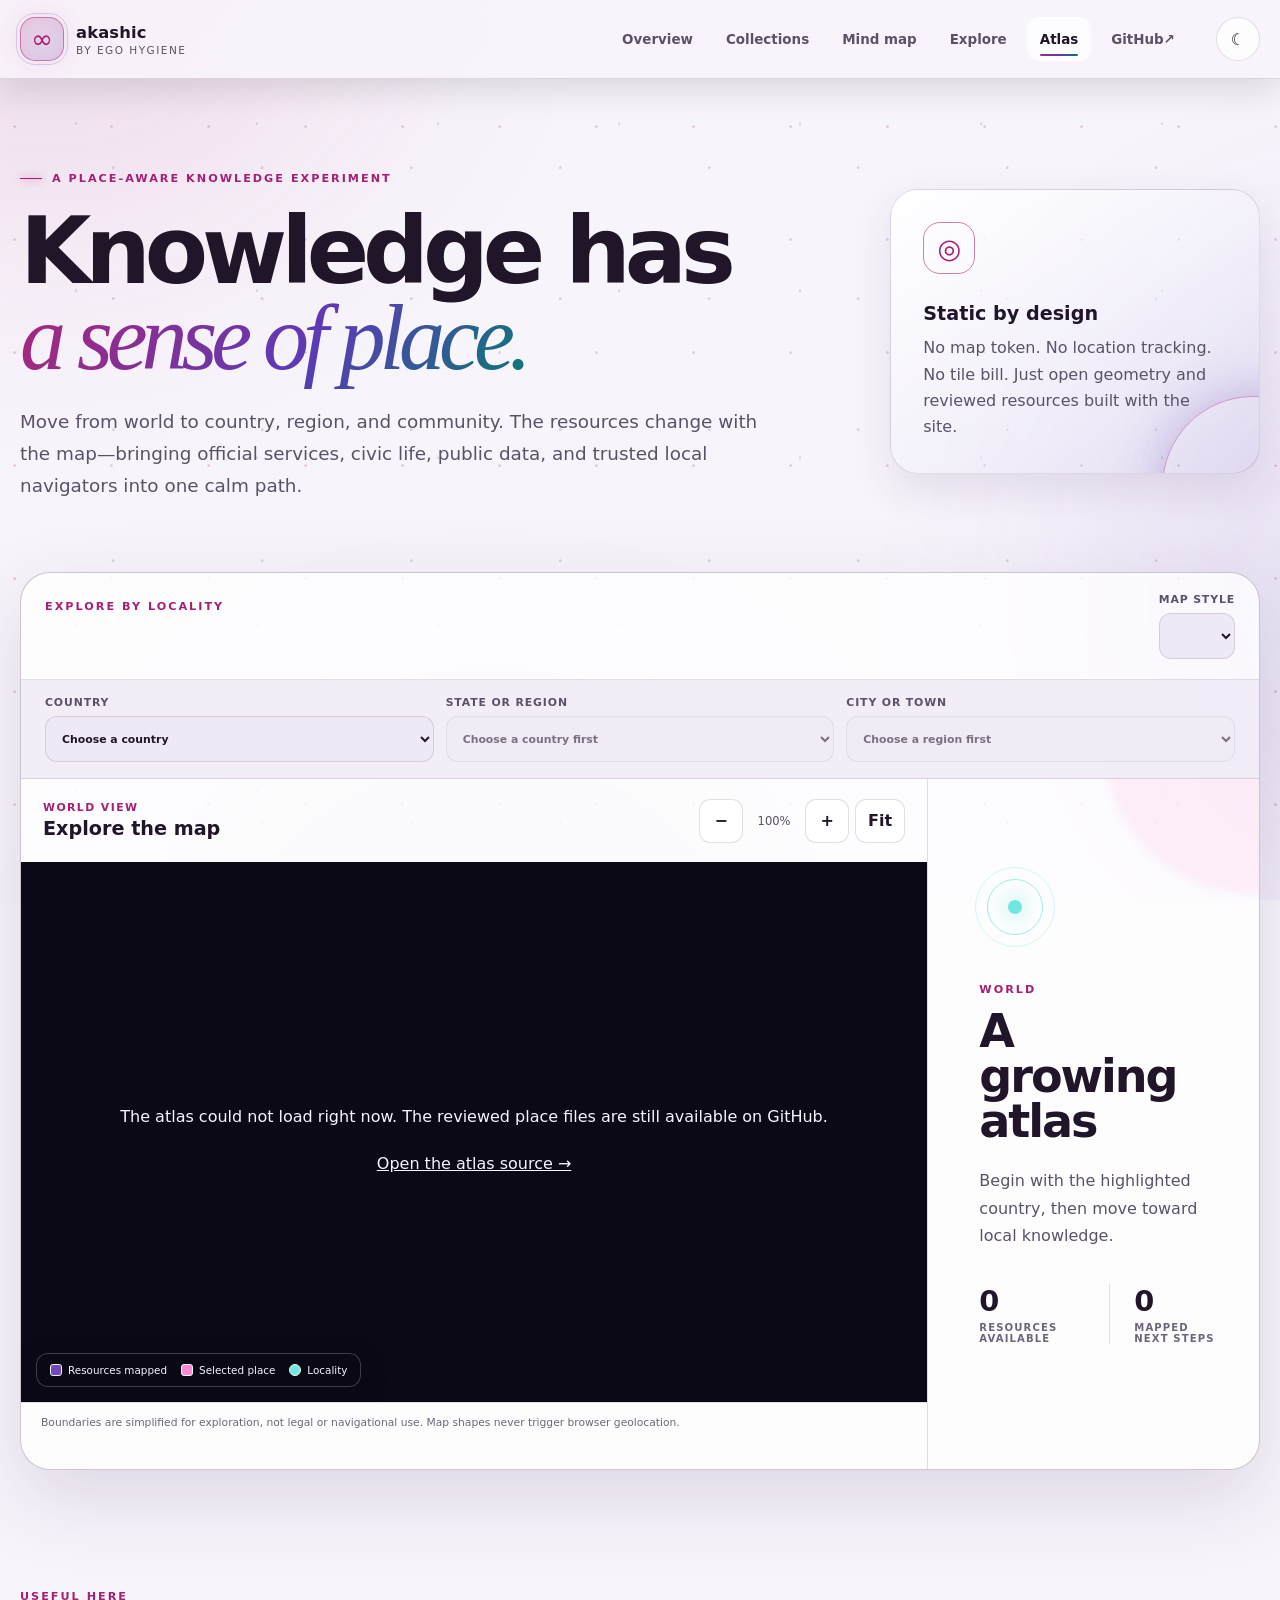
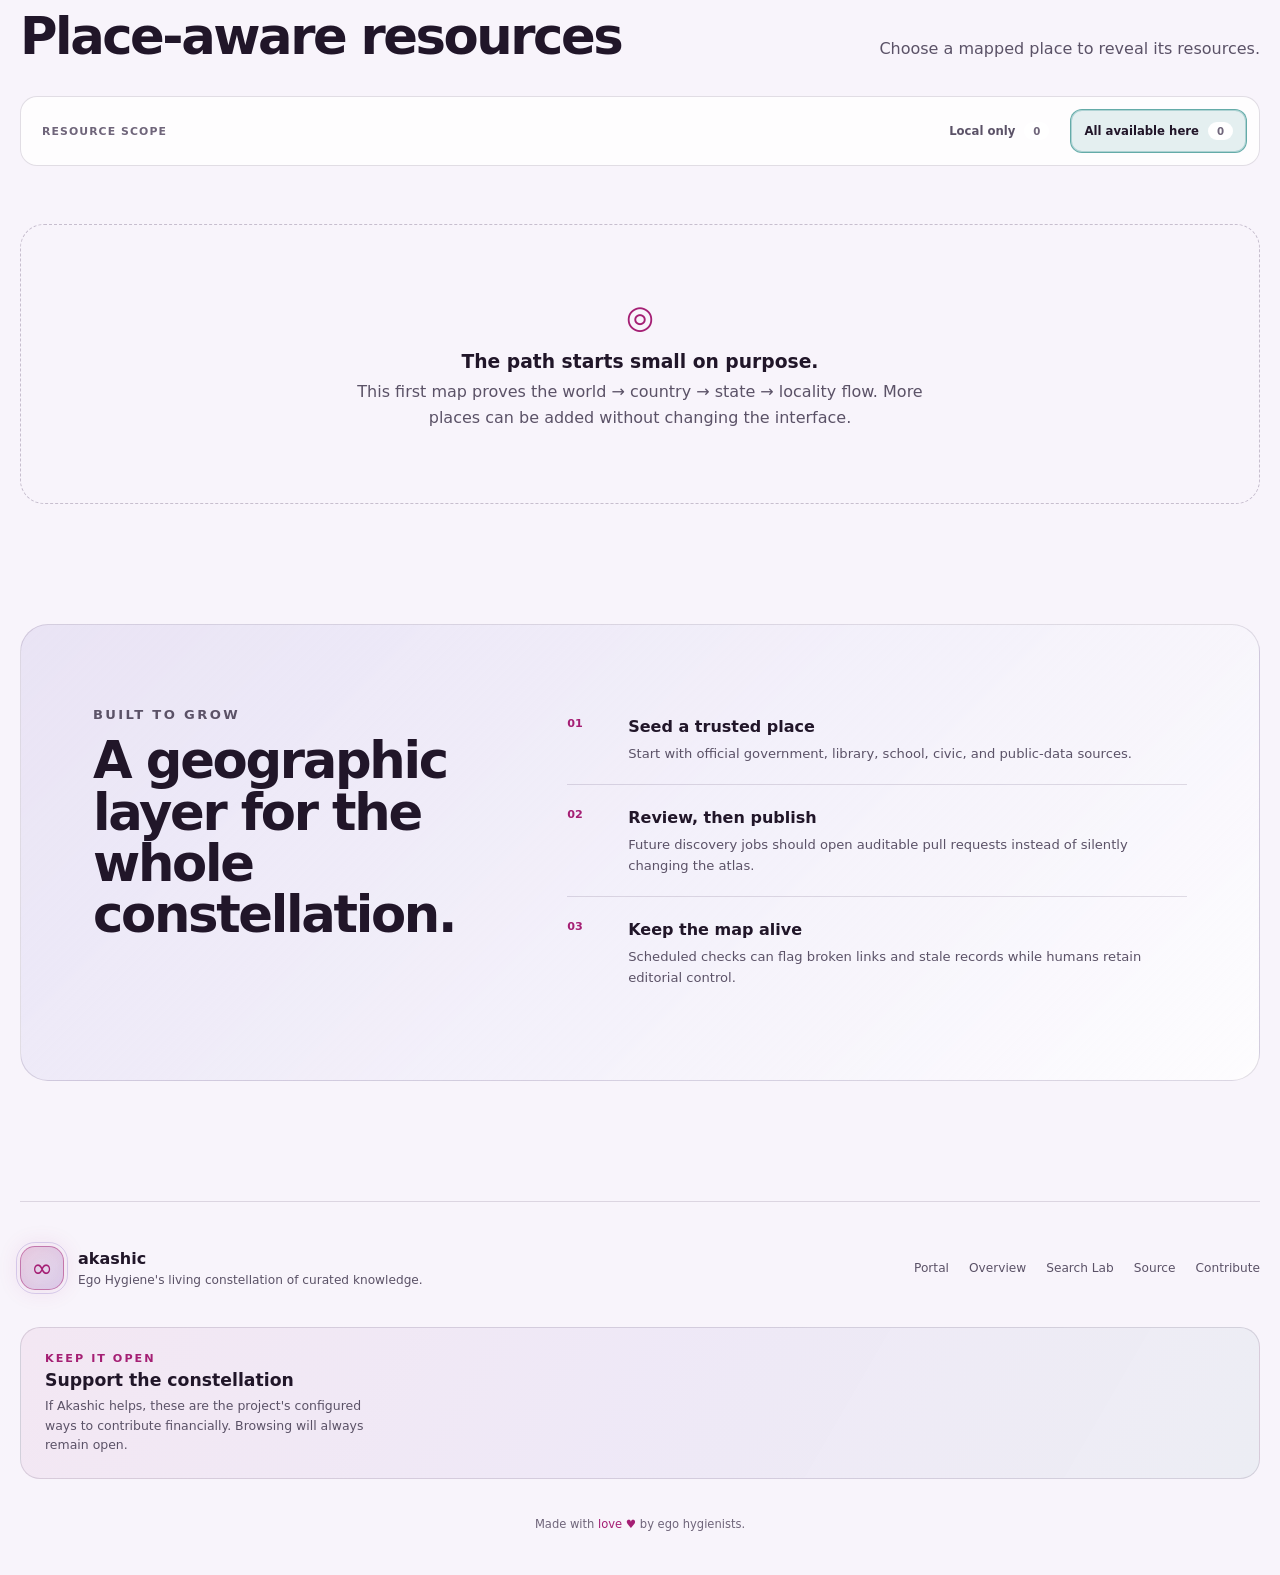
==== commit d566eb3a: "Add explicit Atlas resource inheritance" ====
--- a/site/atlas.html
+++ b/site/atlas.html
@@ -108,7 +108,7 @@
             <h2 id="atlas-place-title" tabindex="-1">A growing atlas</h2>
             <p id="atlas-place-copy">Begin with the highlighted country, then move toward local knowledge.</p>
             <dl class="atlas-place-stats">
-              <div><dt id="atlas-resource-count">0</dt><dd>resources here</dd></div>
+              <div><dt id="atlas-resource-count">0</dt><dd>resources available</dd></div>
               <div><dt id="atlas-child-count">0</dt><dd>mapped next steps</dd></div>
             </dl>
             <button class="button button-primary" id="atlas-open-child" type="button" hidden>Go one level deeper <span aria-hidden="true">→</span></button>
@@ -120,6 +120,13 @@
         <div class="section-heading">
           <div><p class="kicker">Useful here</p><h2 id="atlas-resources-title">Place-aware resources</h2></div>
           <p id="atlas-resource-summary" role="status">Choose a mapped place to reveal its resources.</p>
+        </div>
+        <div class="atlas-scope-filter">
+          <p id="atlas-scope-filter-label">Resource scope</p>
+          <div role="group" aria-labelledby="atlas-scope-filter-label">
+            <button type="button" data-atlas-scope="local" aria-pressed="false">Local only <span id="atlas-local-resource-count">0</span></button>
+            <button type="button" data-atlas-scope="all" aria-pressed="true">All available here <span id="atlas-available-resource-count">0</span></button>
+          </div>
         </div>
         <aside class="atlas-scope-note" id="atlas-scope-note" hidden>
           <span aria-hidden="true">↗</span>
--- a/site/atlas.css
+++ b/site/atlas.css
@@ -75,6 +75,13 @@
 .atlas-place-panel .button { align-self: flex-start; }
 
 .atlas-resources { padding: 120px 0 65px; }
+.atlas-scope-filter { display: flex; align-items: center; justify-content: space-between; gap: 18px; margin-top: 34px; padding: 12px; border: 1px solid var(--line); border-radius: 17px; background: var(--surface); }
+.atlas-scope-filter > p { margin: 0 0 0 9px; color: var(--faint); font-size: .68rem; font-weight: 820; letter-spacing: .1em; text-transform: uppercase; }
+.atlas-scope-filter > div { display: flex; flex-wrap: wrap; gap: 7px; }
+.atlas-scope-filter button { min-height: 44px; display: inline-flex; align-items: center; gap: 9px; padding: 0 13px; border: 1px solid transparent; border-radius: 12px; background: transparent; color: var(--muted); cursor: pointer; font-size: .73rem; font-weight: 780; }
+.atlas-scope-filter button:hover { border-color: var(--line-strong); background: var(--surface-hover); color: var(--text); }
+.atlas-scope-filter button[aria-pressed="true"] { border-color: color-mix(in srgb, var(--cyan), transparent 42%); background: color-mix(in srgb, var(--cyan), transparent 90%); color: var(--text); box-shadow: inset 0 0 0 1px color-mix(in srgb, var(--cyan), transparent 76%); }
+.atlas-scope-filter button span { min-width: 25px; padding: 3px 7px; border-radius: 999px; background: var(--surface-raised); color: var(--faint); font-size: .64rem; text-align: center; }
 .atlas-scope-note { display: grid; grid-template-columns: 50px minmax(0, 1fr); gap: 18px; align-items: center; margin-top: 34px; padding: 20px 22px; border: 1px solid color-mix(in srgb, var(--violet), transparent 55%); border-radius: 19px; background: linear-gradient(120deg, color-mix(in srgb, var(--violet), transparent 91%), color-mix(in srgb, var(--pink), transparent 95%)); }
 .atlas-scope-note > span { width: 50px; height: 50px; display: grid; place-items: center; border: 1px solid color-mix(in srgb, var(--pink), transparent 42%); border-radius: 16px; color: var(--pink); font-size: 1.35rem; }
 .atlas-scope-note strong { display: block; font-size: .94rem; }
@@ -88,6 +95,7 @@
 .atlas-resource-groups { display: grid; gap: 42px; margin-top: 38px; }
 .atlas-resource-group h3 { display: flex; align-items: center; gap: 12px; margin: 0 0 15px; font-size: 1rem; }
 .atlas-resource-group h3::before { content: ""; width: 19px; height: 1px; background: var(--pink); box-shadow: 0 0 8px var(--pink); }
+.atlas-resource-group.is-inherited h3::before { background: var(--cyan); box-shadow: 0 0 8px var(--cyan); }
 .atlas-resource-group-copy { max-width: 720px; margin: -5px 0 17px 31px; color: var(--muted); font-size: .76rem; line-height: 1.6; }
 .atlas-resource-grid { display: grid; grid-template-columns: repeat(3, minmax(0, 1fr)); gap: 13px; }
 .atlas-resource-card { position: relative; min-height: 176px; display: flex; flex-direction: column; overflow: hidden; padding: 20px; border: 1px solid var(--line); border-radius: 19px; background: var(--surface); color: var(--text); text-decoration: none; box-shadow: var(--shadow-soft); transition: transform .2s ease, border-color .2s ease, background .2s ease; }
@@ -97,7 +105,12 @@
 .atlas-resource-card.is-index:hover { border-color: color-mix(in srgb, var(--pink), transparent 25%); }
 .atlas-resource-card > span:first-child { color: var(--faint); font-size: .65rem; letter-spacing: .08em; }
 .atlas-resource-card.is-index > span:first-child { color: var(--muted); font-weight: 780; }
-.atlas-resource-card strong { margin: 15px 0 8px; font-size: 1.05rem; }
+.atlas-resource-context { display: flex; flex-wrap: wrap; gap: 6px; margin-top: 13px; }
+.atlas-resource-context span { padding: 4px 7px; border: 1px solid var(--line); border-radius: 999px; color: var(--faint); font-size: .61rem; font-weight: 750; line-height: 1.2; }
+.atlas-resource-context .atlas-resource-scope { border-color: color-mix(in srgb, var(--violet), transparent 58%); color: var(--muted); }
+.atlas-resource-context .atlas-resource-scope.is-inherited { border-color: color-mix(in srgb, var(--cyan), transparent 50%); color: color-mix(in srgb, var(--cyan), var(--text) 28%); }
+.atlas-resource-context .atlas-resource-scope.is-cross-associated { border-color: color-mix(in srgb, var(--pink), transparent 52%); color: color-mix(in srgb, var(--pink), var(--text) 28%); }
+.atlas-resource-card strong { margin: 13px 0 8px; font-size: 1.05rem; }
 .atlas-resource-card p { margin: 0; color: var(--muted); font-size: .78rem; line-height: 1.58; }
 .atlas-resource-card > span:last-child { margin-top: auto; padding-top: 15px; color: var(--pink); font-size: .71rem; font-weight: 800; }
 .atlas-empty { min-height: 280px; display: grid; place-items: center; align-content: center; padding: 40px; border: 1px dashed var(--line-strong); border-radius: 24px; text-align: center; }
@@ -142,6 +155,10 @@
   .atlas-place-panel { min-height: 400px; padding: 30px 24px; }
   .atlas-place-signal { margin-bottom: 24px; }
   .atlas-resources { padding-top: 90px; }
+  .atlas-scope-filter { align-items: stretch; flex-direction: column; padding: 15px; }
+  .atlas-scope-filter > p { margin-left: 0; }
+  .atlas-scope-filter > div { display: grid; grid-template-columns: 1fr; }
+  .atlas-scope-filter button { justify-content: space-between; text-align: left; }
   .atlas-scope-note { grid-template-columns: 42px minmax(0, 1fr); padding: 17px; }
   .atlas-scope-note > span { width: 42px; height: 42px; border-radius: 14px; }
   .atlas-resource-nav { flex-wrap: nowrap; margin-inline: -14px; padding: 0 14px 4px; overflow-x: auto; scrollbar-width: thin; }
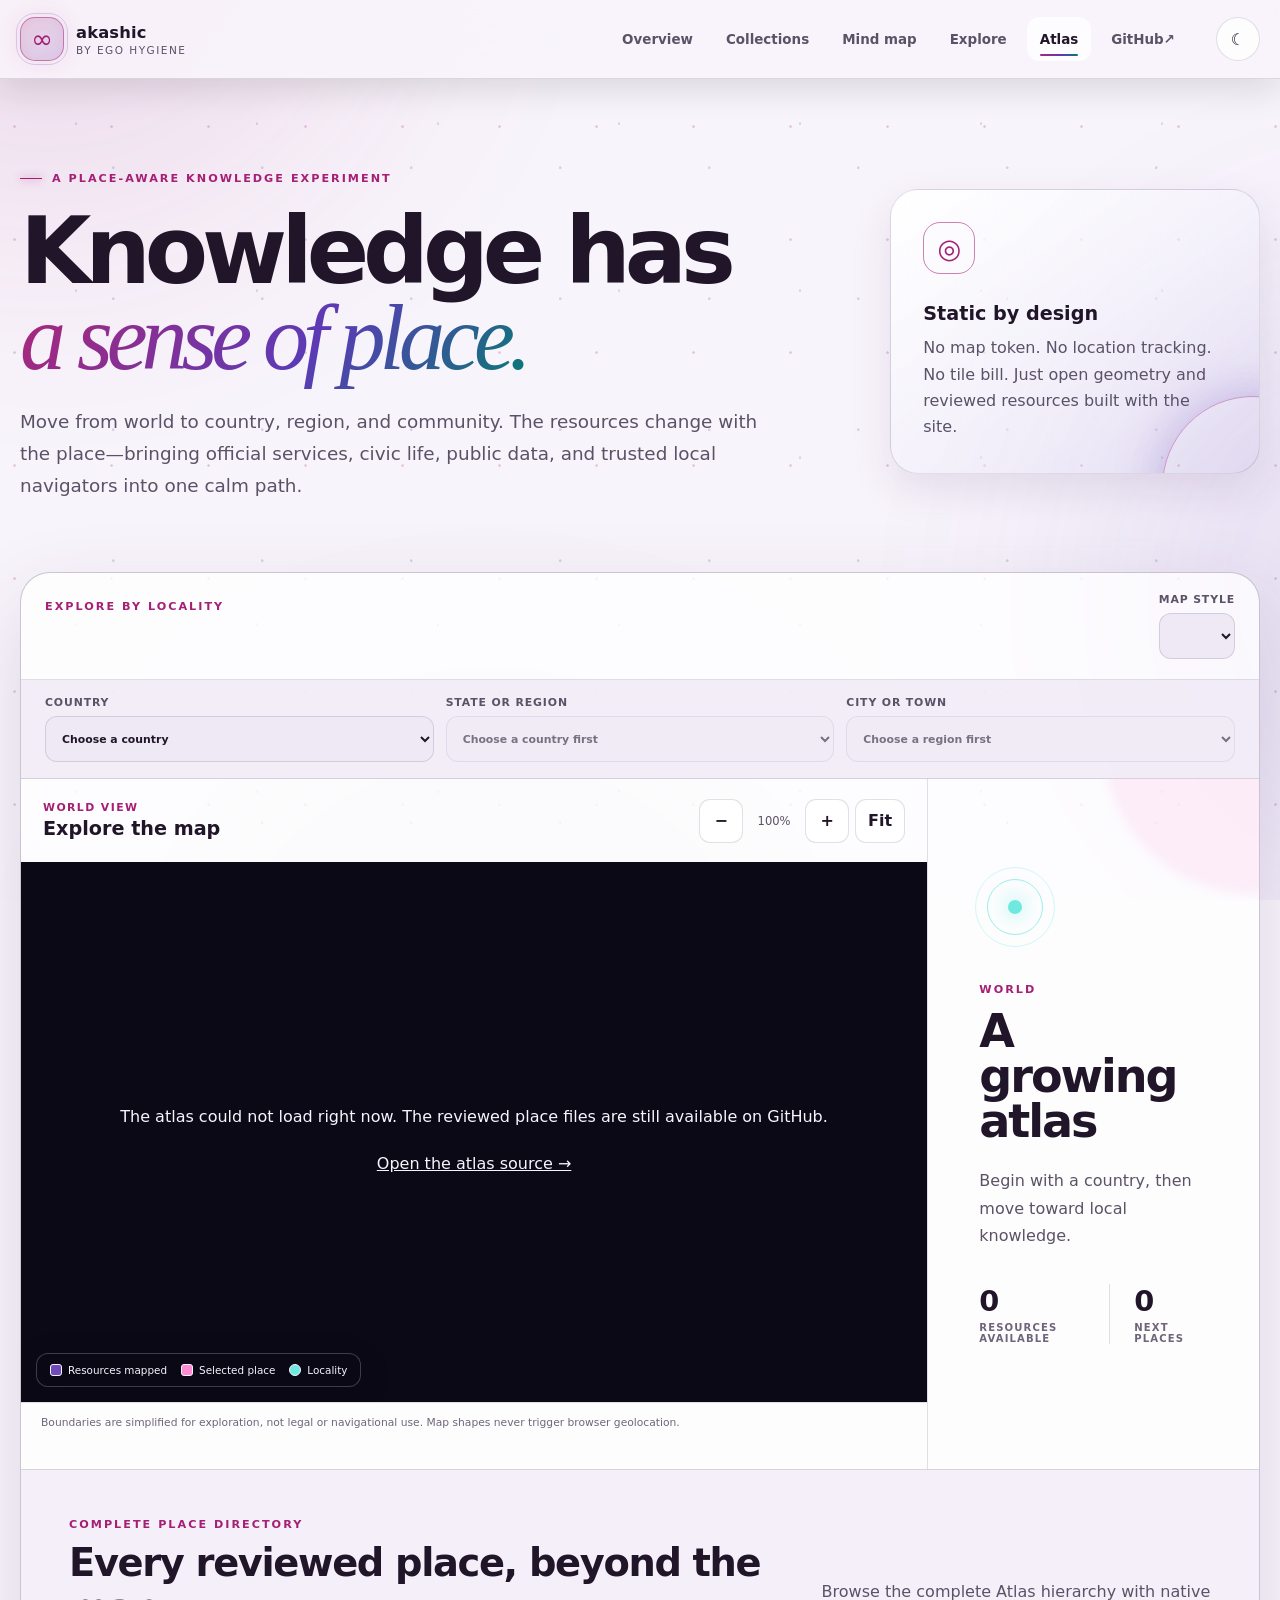
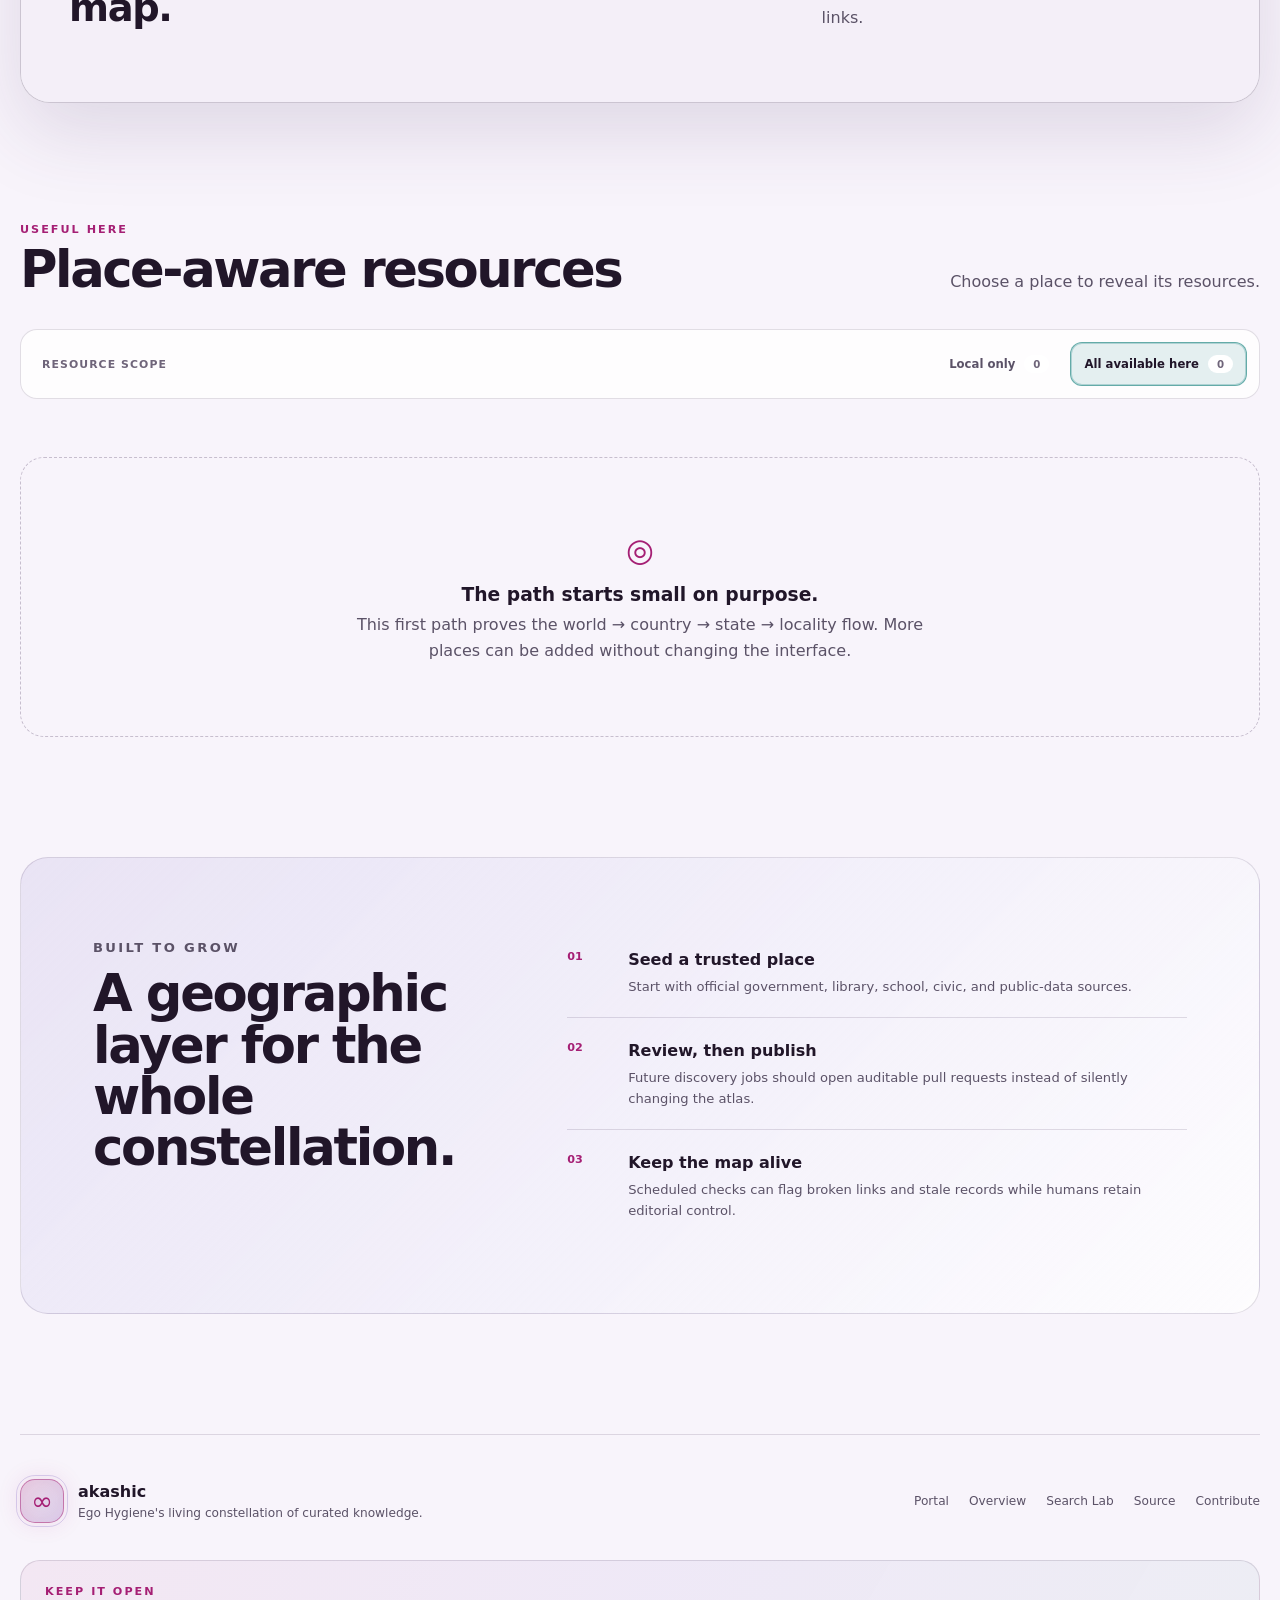
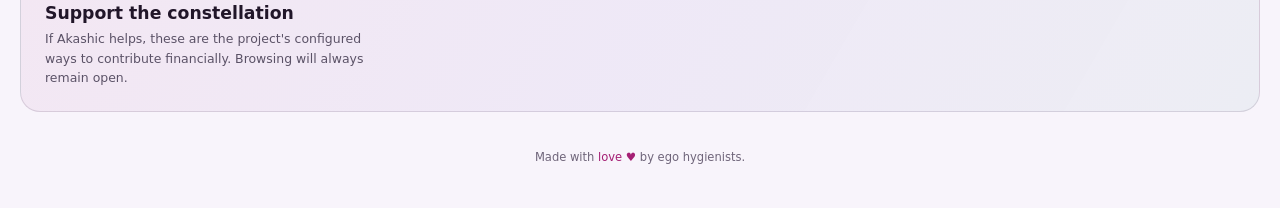
==== commit 9f2fbfce: "Add native Atlas place directory" ====
--- a/site/atlas.html
+++ b/site/atlas.html
@@ -49,7 +49,7 @@
         <div>
           <p class="eyebrow"><span></span> A place-aware knowledge experiment</p>
           <h1 id="atlas-title">Knowledge has<br><em>a sense of place.</em></h1>
-          <p>Move from world to country, region, and community. The resources change with the map—bringing official services, civic life, public data, and trusted local navigators into one calm path.</p>
+          <p>Move from world to country, region, and community. The resources change with the place—bringing official services, civic life, public data, and trusted local navigators into one calm path.</p>
         </div>
         <aside class="atlas-principle" aria-label="Atlas principles">
           <span aria-hidden="true">◎</span>
@@ -80,7 +80,7 @@
           <div class="atlas-map-panel">
             <div class="atlas-map-heading">
               <div><p id="atlas-level">World view</p><h2 id="atlas-map-title">Explore the map</h2></div>
-              <div class="atlas-map-controls" role="group" aria-label="Map zoom controls">
+              <div class="atlas-map-controls" id="atlas-map-controls" role="group" aria-label="Map zoom controls">
                 <button id="atlas-zoom-out" type="button" aria-label="Zoom out">−</button>
                 <output id="atlas-zoom-level" aria-live="polite">100%</output>
                 <button id="atlas-zoom-in" type="button" aria-label="Zoom in">+</button>
@@ -93,33 +93,47 @@
                 <desc id="atlas-map-svg-desc">Use the highlighted shapes, place selectors, or breadcrumb to explore available locations.</desc>
               </svg>
               <div class="atlas-loading" id="atlas-loading" role="status"><span aria-hidden="true">✦</span> Drawing the atlas…</div>
-              <div class="atlas-legend" aria-label="Map legend">
+              <div class="atlas-map-fallback" id="atlas-map-fallback" role="status" hidden>
+                <span aria-hidden="true">◇</span>
+                <h3>Map unavailable</h3>
+                <p>The place directory and reviewed resources remain available.</p>
+                <a href="#atlas-place-directory">Browse the place directory <span aria-hidden="true">↓</span></a>
+              </div>
+              <div class="atlas-legend" id="atlas-legend" aria-label="Map legend">
                 <span><i class="legend-available"></i> Resources mapped</span>
                 <span><i class="legend-selected"></i> Selected place</span>
                 <span><i class="legend-marker"></i> Locality</span>
               </div>
             </div>
-            <p class="atlas-map-note">Boundaries are simplified for exploration, not legal or navigational use. Map shapes never trigger browser geolocation.</p>
+            <p class="atlas-map-note" id="atlas-map-note">Boundaries are simplified for exploration, not legal or navigational use. Map shapes never trigger browser geolocation.</p>
           </div>
 
           <aside class="atlas-place-panel" id="atlas-place-panel" aria-labelledby="atlas-place-title">
             <div class="atlas-place-signal" aria-hidden="true"><span></span><i></i><i></i></div>
             <p class="kicker" id="atlas-place-kind">World</p>
             <h2 id="atlas-place-title" tabindex="-1">A growing atlas</h2>
-            <p id="atlas-place-copy">Begin with the highlighted country, then move toward local knowledge.</p>
+            <p id="atlas-place-copy">Begin with a country, then move toward local knowledge.</p>
             <dl class="atlas-place-stats">
               <div><dt id="atlas-resource-count">0</dt><dd>resources available</dd></div>
-              <div><dt id="atlas-child-count">0</dt><dd>mapped next steps</dd></div>
+              <div><dt id="atlas-child-count">0</dt><dd>next places</dd></div>
             </dl>
             <button class="button button-primary" id="atlas-open-child" type="button" hidden>Go one level deeper <span aria-hidden="true">→</span></button>
           </aside>
         </div>
+
+        <section class="atlas-place-directory" id="atlas-place-directory" aria-labelledby="atlas-place-directory-title">
+          <div class="atlas-place-directory-heading">
+            <div><p class="kicker">Complete place directory</p><h2 id="atlas-place-directory-title">Every reviewed place, beyond the map.</h2></div>
+            <p id="atlas-place-directory-summary" role="status">Browse the complete Atlas hierarchy with native links.</p>
+          </div>
+          <ol class="atlas-place-directory-list" id="atlas-place-directory-list" aria-label="Atlas place directory"></ol>
+        </section>
       </section>
 
       <section class="atlas-resources" id="atlas-resources" aria-labelledby="atlas-resources-title" tabindex="-1">
         <div class="section-heading">
           <div><p class="kicker">Useful here</p><h2 id="atlas-resources-title">Place-aware resources</h2></div>
-          <p id="atlas-resource-summary" role="status">Choose a mapped place to reveal its resources.</p>
+          <p id="atlas-resource-summary" role="status">Choose a place to reveal its resources.</p>
         </div>
         <div class="atlas-scope-filter">
           <p id="atlas-scope-filter-label">Resource scope</p>
@@ -140,7 +154,7 @@
         <div class="atlas-empty" id="atlas-empty">
           <span aria-hidden="true">◎</span>
           <h3>The path starts small on purpose.</h3>
-          <p>This first map proves the world → country → state → locality flow. More places can be added without changing the interface.</p>
+          <p>This first path proves the world → country → state → locality flow. More places can be added without changing the interface.</p>
         </div>
       </section>
 
--- a/site/atlas.css
+++ b/site/atlas.css
@@ -50,6 +50,12 @@
 .atlas-marker:hover .marker-ring, .atlas-marker:focus .marker-ring { fill: var(--atlas-marker); outline: none; }
 .atlas-loading { position: absolute; inset: 0; display: grid; place-content: center; gap: 12px; background: var(--atlas-ocean); color: var(--atlas-label); text-align: center; }
 .atlas-loading span { color: var(--atlas-marker); font-size: 2rem; animation: atlasSpin 2.6s linear infinite; }
+.atlas-map-fallback { min-height: 540px; display: grid; place-items: center; align-content: center; gap: 10px; padding: 42px; background: radial-gradient(circle at 50% 42%, color-mix(in srgb, var(--atlas-available), transparent 80%), transparent 35%), var(--atlas-ocean); color: var(--atlas-label); text-align: center; }
+.atlas-map-fallback > span { width: 58px; height: 58px; display: grid; place-items: center; border: 1px solid color-mix(in srgb, var(--atlas-marker), transparent 35%); border-radius: 18px; color: var(--atlas-marker); font-size: 1.65rem; }
+.atlas-map-fallback h3 { margin: 8px 0 0; font-size: 1.35rem; }
+.atlas-map-fallback p { max-width: 440px; margin: 0; color: color-mix(in srgb, var(--atlas-label), transparent 26%); line-height: 1.6; }
+.atlas-map-fallback a { min-height: 44px; display: inline-flex; align-items: center; gap: 8px; margin-top: 7px; padding: 0 15px; border: 1px solid color-mix(in srgb, var(--atlas-marker), transparent 35%); border-radius: 12px; color: var(--atlas-marker); font-size: .75rem; font-weight: 800; text-decoration: none; }
+.atlas-map-fallback a:hover { background: color-mix(in srgb, var(--atlas-marker), transparent 88%); }
 .atlas-legend { position: absolute; left: 15px; bottom: 15px; display: flex; flex-wrap: wrap; gap: 9px 14px; max-width: calc(100% - 30px); padding: 10px 13px; border: 1px solid color-mix(in srgb, var(--atlas-label), transparent 78%); border-radius: 12px; background: color-mix(in srgb, var(--atlas-ocean), transparent 9%); color: var(--atlas-label); font-size: .65rem; box-shadow: 0 8px 30px rgba(0,0,0,.18); backdrop-filter: blur(12px); }
 .atlas-legend span { display: flex; align-items: center; gap: 6px; }
 .atlas-legend i { width: 12px; height: 12px; border: 1px solid var(--atlas-label); border-radius: 3px; }
@@ -73,6 +79,23 @@
 .atlas-place-stats dt { font-size: 1.8rem; font-weight: 850; }
 .atlas-place-stats dd { margin: 4px 0 0; color: var(--faint); font-size: .63rem; font-weight: 800; letter-spacing: .11em; text-transform: uppercase; }
 .atlas-place-panel .button { align-self: flex-start; }
+
+.atlas-place-directory { scroll-margin-top: 90px; padding: clamp(28px, 4vw, 48px); border-top: 1px solid var(--line); background: color-mix(in srgb, var(--bg-soft), transparent 35%); }
+.atlas-place-directory-heading { display: flex; align-items: end; justify-content: space-between; gap: 32px; margin-bottom: 24px; }
+.atlas-place-directory-heading .kicker { margin: 0 0 9px; }
+.atlas-place-directory-heading h2 { margin: 0; font-size: clamp(1.6rem, 3vw, 2.8rem); letter-spacing: -.035em; }
+.atlas-place-directory-heading > p { max-width: 490px; margin: 0; color: var(--muted); line-height: 1.6; }
+.atlas-place-directory-list { display: grid; grid-template-columns: repeat(2, minmax(0, 1fr)); gap: 9px; margin: 0; padding: 0; list-style: none; }
+.atlas-place-directory-list a { min-height: 82px; display: flex; align-items: center; justify-content: space-between; gap: 20px; padding: 14px 17px 14px calc(17px + var(--atlas-place-depth) * 18px); border: 1px solid var(--line); border-radius: 16px; background: var(--surface); color: var(--text); text-decoration: none; box-shadow: var(--shadow-soft); transition: border-color .18s ease, background .18s ease, transform .18s ease; }
+.atlas-place-directory-list a:hover { transform: translateY(-2px); border-color: color-mix(in srgb, var(--violet), transparent 32%); background: var(--surface-hover); }
+.atlas-place-directory-list a[aria-current="location"] { border-color: color-mix(in srgb, var(--pink), transparent 18%); background: linear-gradient(120deg, color-mix(in srgb, var(--pink), transparent 90%), var(--surface)); box-shadow: inset 3px 0 0 var(--pink), var(--shadow-soft); }
+.atlas-place-directory-identity { min-width: 0; display: grid; gap: 3px; }
+.atlas-place-directory-identity small { color: var(--pink); font-size: .6rem; font-weight: 850; letter-spacing: .11em; text-transform: uppercase; }
+.atlas-place-directory-identity strong { overflow-wrap: anywhere; }
+.atlas-place-directory-identity > span { overflow: hidden; color: var(--faint); font-size: .65rem; text-overflow: ellipsis; white-space: nowrap; }
+.atlas-place-directory-metadata { flex: 0 0 auto; display: flex; align-items: end; flex-direction: column; gap: 5px; color: var(--faint); font-size: .64rem; font-weight: 750; text-align: right; }
+.atlas-place-directory-metadata > span:not(:first-child) { padding: 3px 7px; border: 1px solid var(--line); border-radius: 999px; }
+.atlas-place-directory-metadata .is-current { border-color: color-mix(in srgb, var(--pink), transparent 45%); color: var(--pink); }
 
 .atlas-resources { padding: 120px 0 65px; }
 .atlas-scope-filter { display: flex; align-items: center; justify-content: space-between; gap: 18px; margin-top: 34px; padding: 12px; border: 1px solid var(--line); border-radius: 17px; background: var(--surface); }
@@ -151,9 +174,14 @@
   .atlas-map-controls { width: 100%; }
   .atlas-map-controls button:last-child { margin-left: auto; }
   .atlas-map-wrap, #atlas-map { min-height: 340px; height: 340px; }
+  .atlas-map-fallback { min-height: 340px; padding: 28px 20px; }
   .atlas-legend { right: 12px; left: 12px; bottom: 12px; }
   .atlas-place-panel { min-height: 400px; padding: 30px 24px; }
   .atlas-place-signal { margin-bottom: 24px; }
+  .atlas-place-directory { padding: 30px 20px; }
+  .atlas-place-directory-heading { align-items: flex-start; flex-direction: column; gap: 14px; }
+  .atlas-place-directory-list { grid-template-columns: 1fr; }
+  .atlas-place-directory-list a { padding-left: calc(15px + var(--atlas-place-depth) * 11px); }
   .atlas-resources { padding-top: 90px; }
   .atlas-scope-filter { align-items: stretch; flex-direction: column; padding: 15px; }
   .atlas-scope-filter > p { margin-left: 0; }
@@ -176,5 +204,5 @@
 
 @media (prefers-reduced-motion: reduce) {
   .atlas-marker .marker-halo, .atlas-loading span { animation: none; }
-  .atlas-resource-card { transition: none; }
-}
+  .atlas-place-directory-list a, .atlas-resource-card { transition: none; }
+}
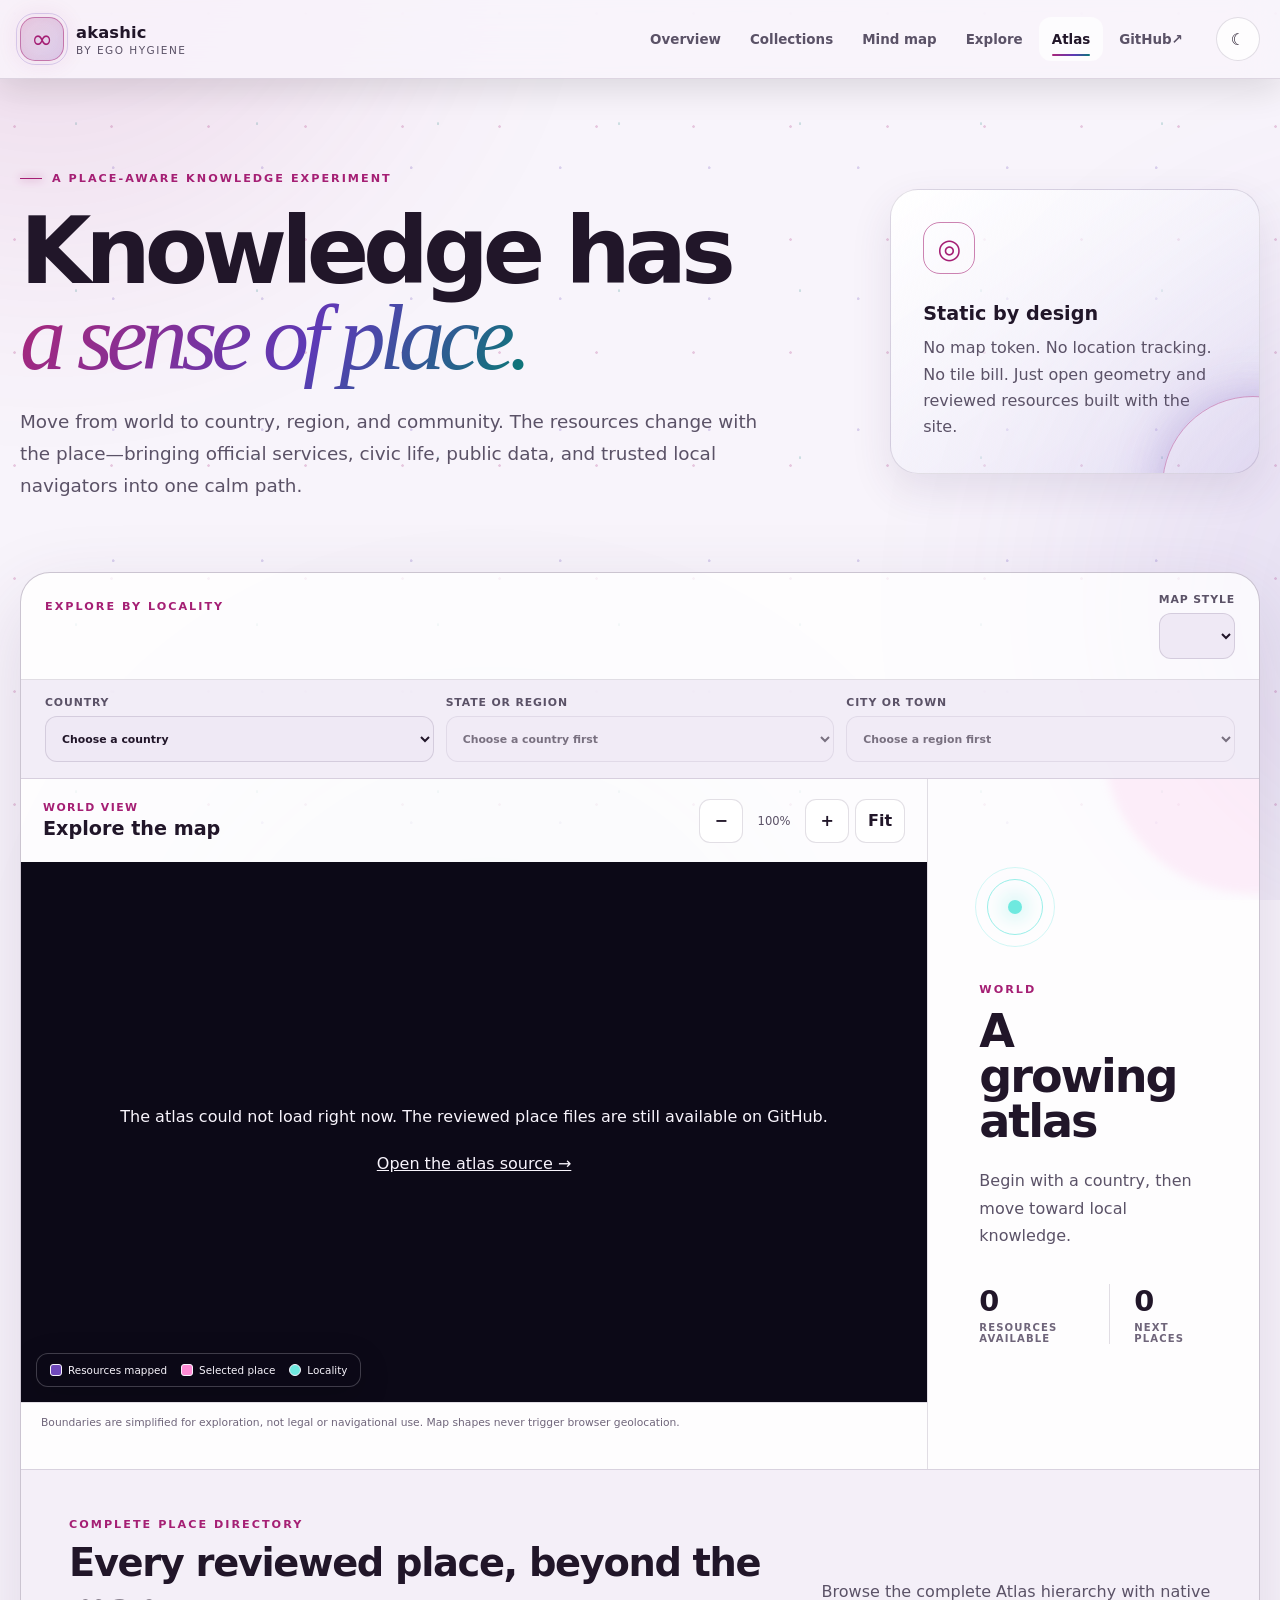
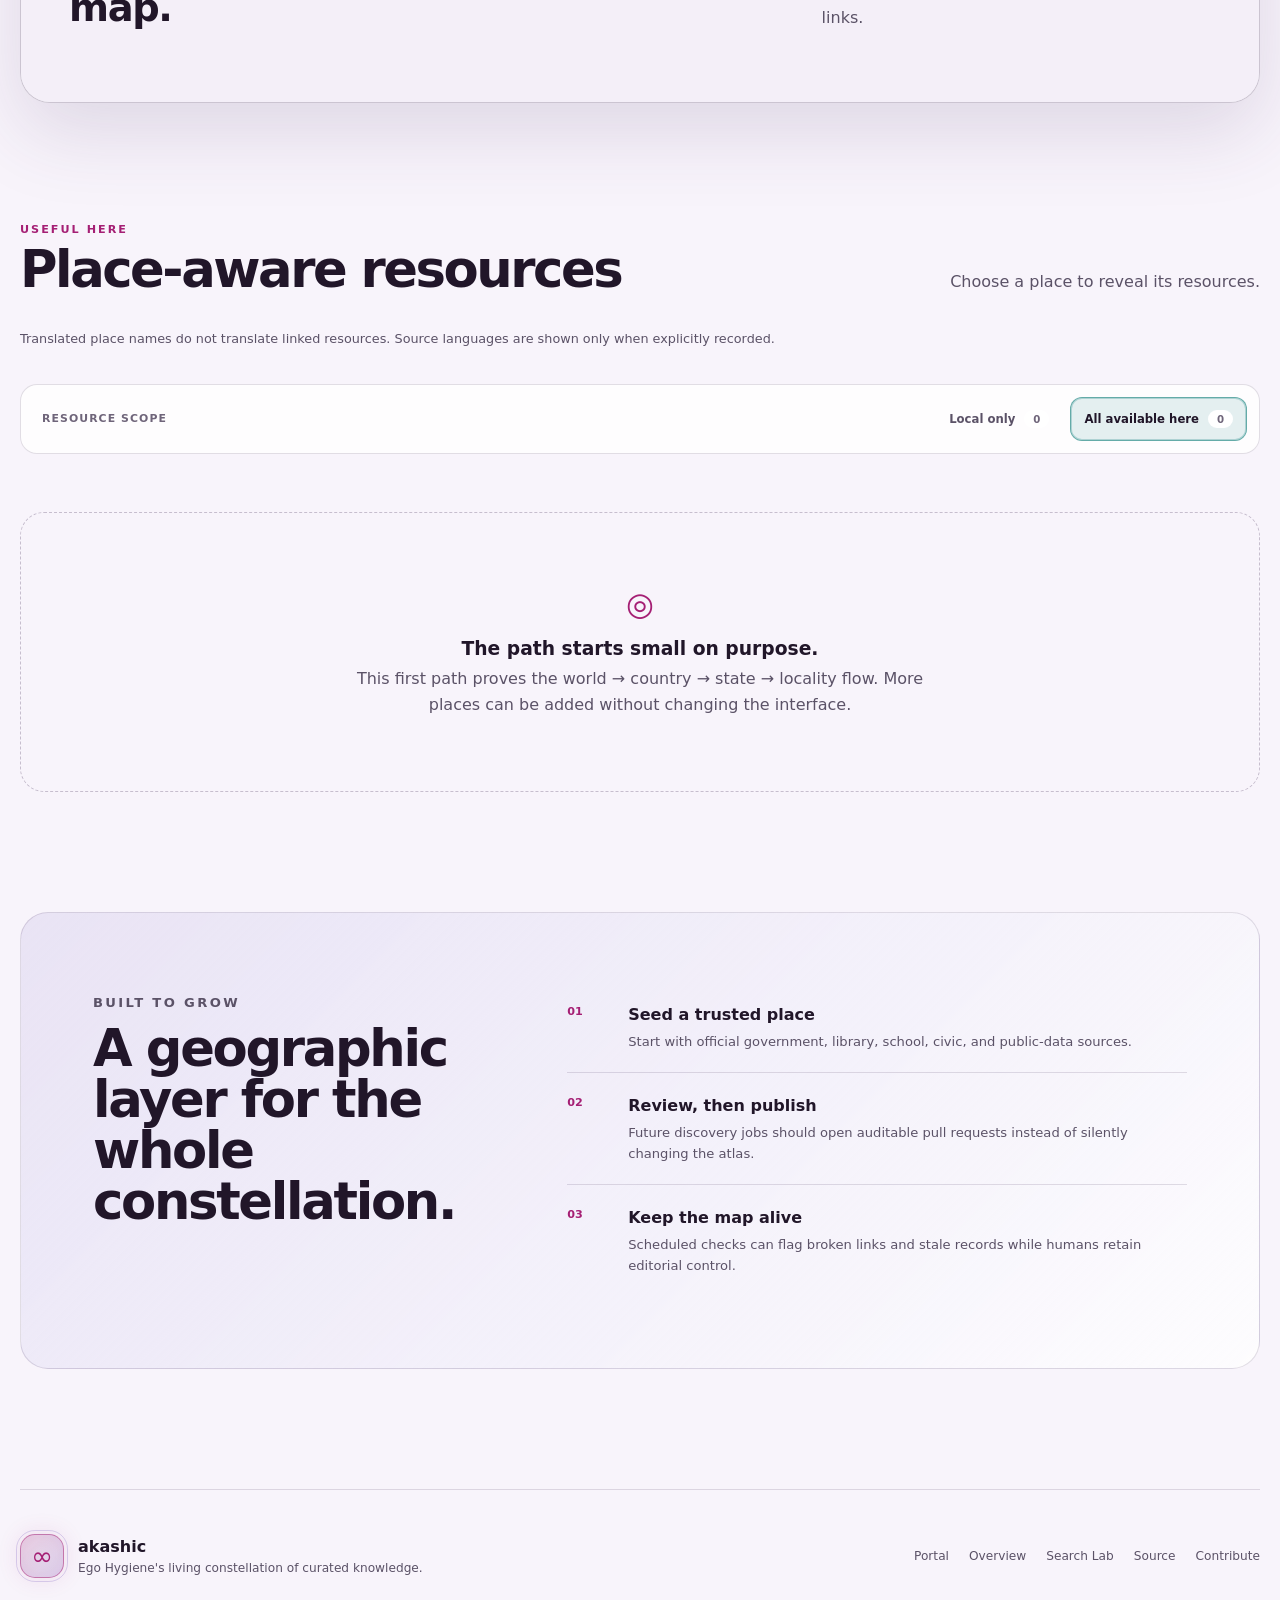
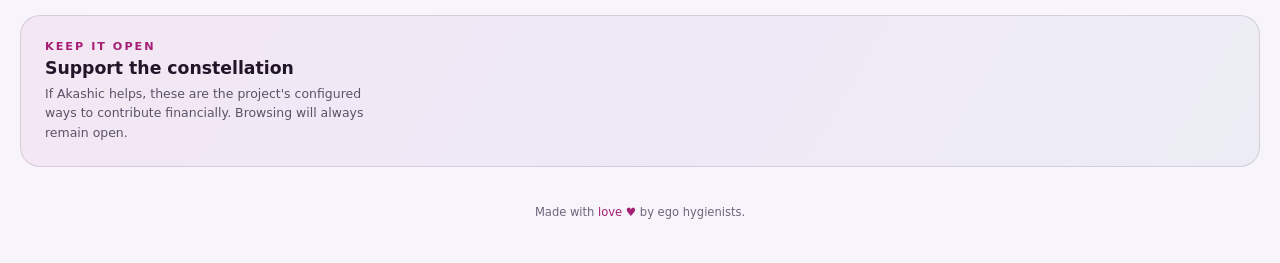
==== commit 63571a36: "Add source-bound content localization and reviewed delivery" ====
--- a/site/atlas.html
+++ b/site/atlas.html
@@ -113,6 +113,8 @@
             <p class="kicker" id="atlas-place-kind">World</p>
             <h2 id="atlas-place-title" tabindex="-1">A growing atlas</h2>
             <p id="atlas-place-copy">Begin with a country, then move toward local knowledge.</p>
+            <p id="atlas-civic-guide" lang="en" hidden><a href="/civic.html">Massachusetts RMV tasks and moving checklist</a></p>
+            <p id="atlas-identity-guide" lang="en" hidden><a href="/identity.html">U.S. identity documents and civic paperwork</a></p>
             <dl class="atlas-place-stats">
               <div><dt id="atlas-resource-count">0</dt><dd>resources available</dd></div>
               <div><dt id="atlas-child-count">0</dt><dd>next places</dd></div>
@@ -135,6 +137,7 @@
           <div><p class="kicker">Useful here</p><h2 id="atlas-resources-title">Place-aware resources</h2></div>
           <p id="atlas-resource-summary" role="status">Choose a place to reveal its resources.</p>
         </div>
+        <p class="atlas-source-language-notice" id="atlas-source-language-notice" lang="en">Translated place names do not translate linked resources. Source languages are shown only when explicitly recorded.</p>
         <div class="atlas-scope-filter">
           <p id="atlas-scope-filter-label">Resource scope</p>
           <div role="group" aria-labelledby="atlas-scope-filter-label">
--- a/site/styles.css
+++ b/site/styles.css
@@ -69,31 +69,55 @@
 
 .site-header { position: sticky; top: 0; z-index: 400; min-height: 78px; border-bottom: 1px solid transparent; transition: background .25s ease, border-color .25s ease, box-shadow .25s ease; }
 .site-header.is-scrolled { background: color-mix(in srgb, var(--bg), transparent 13%); border-color: var(--line); box-shadow: 0 10px 35px rgba(1, 0, 8, .12); backdrop-filter: blur(22px) saturate(130%); -webkit-backdrop-filter: blur(22px) saturate(130%); }
-.header-inner { width: min(calc(100% - 40px), var(--max)); min-height: 78px; margin: 0 auto; display: flex; align-items: center; gap: 28px; }
-.brand { display: inline-flex; align-items: center; gap: 12px; text-decoration: none; margin-right: auto; }
+.header-inner { width: min(calc(100% - 40px), var(--max)); min-height: 78px; margin: 0 auto; padding-block: 8px; display: flex; align-items: center; gap: 20px; }
+.header-inner:has(.language-switcher, .language-fallback) { display: grid; grid-template-columns: auto minmax(0, 1fr) minmax(180px, 260px) auto; }
+.brand { display: inline-flex; align-items: center; gap: 12px; text-decoration: none; margin-inline-end: auto; }
 .brand-mark { position: relative; width: 44px; height: 44px; display: grid; place-items: center; flex: 0 0 auto; border: 1px solid color-mix(in srgb, var(--pink), transparent 48%); border-radius: 15px; background: linear-gradient(135deg, color-mix(in srgb, var(--pink), transparent 84%), color-mix(in srgb, var(--violet), transparent 83%)); color: var(--pink); font-size: 26px; box-shadow: inset 0 0 22px color-mix(in srgb, var(--pink), transparent 90%), 0 0 25px color-mix(in srgb, var(--pink), transparent 88%); }
 .brand-mark::after { content: ""; position: absolute; inset: -5px; border: 1px solid color-mix(in srgb, var(--violet), transparent 80%); border-radius: 19px; }
 .brand strong, .brand small { display: block; }
 .brand strong { letter-spacing: .01em; font-size: 1.02rem; }
 .brand small { margin-top: 2px; color: var(--muted); font-size: .66rem; letter-spacing: .14em; text-transform: uppercase; }
-.desktop-nav { display: flex; align-items: center; gap: 7px; }
+.desktop-nav { min-inline-size: 0; display: flex; flex-wrap: wrap; justify-content: center; align-items: center; gap: 3px; }
 .desktop-nav a { position: relative; min-height: 44px; display: inline-flex; align-items: center; padding: 0 13px; border-radius: 12px; color: var(--muted); font-size: .84rem; font-weight: 650; text-decoration: none; }
 .desktop-nav a::after { content: ""; position: absolute; left: 13px; right: 13px; bottom: 5px; height: 2px; border-radius: 2px; transform: scaleX(0); background: var(--accent); transition: transform .2s ease; }
 .desktop-nav a:hover, .desktop-nav a.is-active { color: var(--text); background: color-mix(in srgb, var(--surface), transparent 18%); }
 .desktop-nav a.is-active::after { transform: scaleX(1); }
-.language-switcher { min-height: 44px; display: inline-flex; align-items: center; gap: 3px; padding: 3px; border: 1px solid var(--line); border-radius: 12px; background: var(--surface); }
-.language-switcher > span { padding-inline: 6px 3px; color: var(--faint); font-size: .72rem; }
-.language-switcher a { min-height: 36px; display: inline-flex; align-items: center; padding: 0 8px; border-radius: 8px; color: var(--muted); font-size: .68rem; font-weight: 720; text-decoration: none; }
-.language-switcher a:hover { color: var(--text); background: var(--surface-hover); }
-.language-switcher a[aria-current="page"] { background: color-mix(in srgb, var(--violet), transparent 84%); color: var(--text); }
+.language-switcher { min-inline-size: 0; display: grid; grid-template-columns: minmax(0, 1fr) minmax(44px, 35%); align-items: center; gap: 4px 6px; margin: 0; padding: 6px; border: 1px solid var(--line); border-radius: 12px; background: var(--surface); }
+.language-switcher label { grid-column: 1 / -1; padding-inline: 3px; color: var(--muted); font-size: .64rem; font-weight: 750; line-height: 1.3; }
+.language-switcher select { min-inline-size: 0; max-inline-size: 100%; inline-size: 100%; min-block-size: 44px; padding-block: 7px; padding-inline: 8px 24px; border: 1px solid var(--line); border-radius: 8px; background: var(--surface-solid); color: var(--text); font-size: .74rem; text-overflow: ellipsis; }
+.language-switcher button { min-inline-size: 44px; min-block-size: 44px; max-inline-size: 7rem; padding: 7px 9px; border: 1px solid var(--line); border-radius: 8px; background: var(--surface-raised); color: var(--text); cursor: pointer; font-size: .7rem; font-weight: 750; line-height: 1.3; overflow-wrap: anywhere; }
+.language-switcher button:hover, .language-fallback summary:hover, .language-fallback a:hover { border-color: var(--violet); background: var(--surface-hover); color: var(--text); }
+.language-fallback { min-inline-size: 0; max-inline-size: 100%; padding: 3px 6px; border: 1px solid var(--line); border-radius: 12px; background: var(--surface-solid); color: var(--text); font-size: .74rem; }
+.language-fallback summary { min-block-size: 44px; display: flex; align-items: center; padding: 7px 9px; border-radius: 8px; cursor: pointer; font-weight: 750; overflow-wrap: anywhere; }
+.language-fallback summary::after { content: "⌄"; margin-inline-start: auto; padding-inline-start: 8px; }
+.language-fallback[open] summary::after { transform: rotate(180deg); }
+.language-fallback[open] { max-block-size: min(70vh, 30rem); overflow-y: auto; }
+.language-fallback a { min-block-size: 44px; display: flex; align-items: center; gap: 6px; padding: 7px 9px; border: 1px solid transparent; border-radius: 8px; color: var(--muted); text-decoration: none; overflow-wrap: anywhere; }
+.language-fallback a[aria-current="page"] { background: color-mix(in srgb, var(--violet), transparent 84%); color: var(--text); }
+.locale-draft-badge { display: inline-block; padding: 3px 6px; border: 1px solid color-mix(in srgb, var(--pink), transparent 48%); border-radius: 6px; color: var(--pink); font-size: .61rem; font-weight: 750; line-height: 1.4; }
 .icon-button { width: 44px; height: 44px; flex: 0 0 auto; display: grid; place-items: center; border: 1px solid var(--line); border-radius: 50%; background: var(--surface); color: var(--text); cursor: pointer; transition: transform .2s ease, border-color .2s ease, background .2s ease; }
 .icon-button:hover { transform: rotate(12deg); border-color: var(--line-strong); background: var(--surface-hover); }
 .mobile-dock { display: none; }
 
 main, footer { width: min(calc(100% - 40px), var(--max)); margin-inline: auto; }
-.locale-coverage { margin: 18px 0 0; padding: 13px 16px; border: 1px solid color-mix(in srgb, var(--cyan), transparent 68%); border-radius: 14px; background: color-mix(in srgb, var(--cyan), transparent 94%); color: var(--muted); font-size: .76rem; line-height: 1.55; }
-.locale-coverage strong { display: block; margin-bottom: 2px; color: var(--text); font-size: .78rem; }
-.locale-coverage p { margin: 0; }
+.locale-coverage, .locale-draft { margin: 18px 0 0; padding: 13px 16px; border: 1px solid color-mix(in srgb, var(--cyan), transparent 68%); border-radius: 14px; background: color-mix(in srgb, var(--cyan), transparent 94%); color: var(--muted); font-size: .76rem; line-height: 1.55; }
+.locale-coverage strong, .locale-draft strong { display: block; margin-bottom: 2px; color: var(--text); font-size: .78rem; }
+.locale-coverage p, .locale-draft p { margin: 0; }
+.locale-draft { border-color: color-mix(in srgb, var(--pink), transparent 55%); background: color-mix(in srgb, var(--pink), transparent 95%); }
+#locale-suggestion { display: flex; flex-wrap: wrap; align-items: center; justify-content: space-between; gap: 12px 20px; margin-block-start: 18px; padding: 14px 16px; border: 1px solid color-mix(in srgb, var(--violet), transparent 48%); border-radius: 14px; background: color-mix(in srgb, var(--violet), var(--surface-solid) 8%); color: var(--text); font-size: .82rem; line-height: 1.6; }
+#locale-suggestion > p { flex: 1 1 260px; min-inline-size: 0; margin: 0; overflow-wrap: anywhere; }
+.locale-suggestion-actions { display: flex; flex-wrap: wrap; gap: 8px; }
+.locale-suggestion-actions button { min-block-size: 44px; max-inline-size: 100%; padding: 8px 12px; border: 1px solid var(--line-strong); border-radius: 10px; background: var(--surface-solid); color: var(--text); cursor: pointer; font-size: .75rem; font-weight: 750; line-height: 1.4; overflow-wrap: anywhere; }
+.locale-suggestion-actions button:hover { border-color: var(--violet); background: var(--surface-hover); }
+/* Layout declarations must not expose controls before initialization or after dismissal. */
+#language-form[hidden], #language-fallback[hidden], #locale-suggestion[hidden] { display: none !important; }
+/* Canonical English passages keep their own reading direction inside an RTL interface. */
+:root[dir="rtl"] [lang="en"] { direction: ltr; unicode-bidi: isolate; text-align: start; }
+:root[dir="rtl"] h1 { line-height: 1.2; letter-spacing: normal; }
+:root[dir="rtl"] :is(.eyebrow, .kicker, .section-heading h2, .catalog-heading h2) { letter-spacing: normal; }
+:root[dir="rtl"] :is(.journey-nav b, .need-paths b, .search-submit > span, .overview-preview-intro a > span, .overview-chart-action > span, .overview-bar-row > span:last-child, .map-back > span, .map-detail-action > span) { display: inline-block; transform: scaleX(-1); }
+:root[dir="rtl"] .journey-nav a:hover b { transform: scaleX(-1) translateX(4px); }
+:root[dir="rtl"] .search-submit:hover { transform: translateX(-2px); }
 .hero { position: relative; min-height: 750px; display: flex; flex-direction: column; align-items: center; justify-content: center; overflow: clip; text-align: center; padding: 92px 0 70px; isolation: isolate; }
 .hero::before { content: ""; position: absolute; z-index: -2; width: min(92vw, 980px); aspect-ratio: 1.9; border-radius: 50%; background: radial-gradient(ellipse, color-mix(in srgb, var(--violet), transparent 84%), transparent 68%); filter: blur(12px); }
 .hero-orbit { position: absolute; z-index: -1; top: 48px; left: 50%; width: min(76vw, 750px); aspect-ratio: 1; transform: translateX(-50%); opacity: .35; pointer-events: none; }
@@ -108,11 +132,11 @@
 .eyebrow, .kicker { color: var(--pink); text-transform: uppercase; letter-spacing: .18em; font-size: .7rem; font-weight: 800; }
 .eyebrow { display: flex; align-items: center; gap: 10px; }
 .eyebrow span { width: 22px; height: 1px; background: currentColor; box-shadow: 0 0 8px currentColor; }
-h1 { max-width: 1080px; margin: 27px 0 28px; font-size: clamp(3.25rem, 7vw, 7rem); line-height: .93; letter-spacing: -.066em; }
+h1 { max-width: 1080px; margin: 27px 0 28px; font-size: clamp(3.25rem, 7vw, 7rem); line-height: .93; letter-spacing: -.066em; overflow-wrap: anywhere; }
 h1 em { font-family: "Iowan Old Style", "Palatino Linotype", "Book Antiqua", Georgia, serif; font-weight: 400; background: var(--accent); color: transparent; -webkit-background-clip: text; background-clip: text; }
 .hero-copy { max-width: 760px; margin: 0; color: var(--muted); font-size: clamp(1rem, 2vw, 1.17rem); line-height: 1.78; }
 .hero-search, .catalog-search { display: flex; align-items: center; background: color-mix(in srgb, var(--surface-solid), transparent 2%); border: 1px solid var(--line); box-shadow: var(--shadow-soft); }
-.hero-search { width: min(100%, 740px); min-height: 66px; margin: 38px 0 8px; gap: 14px; padding: 0 16px 0 19px; border-radius: 19px; }
+.hero-search { width: min(100%, 740px); min-height: 66px; margin: 38px 0 8px; gap: 14px; padding-block: 0; padding-inline: 19px 16px; border-radius: 19px; }
 .hero-search:focus-within, .catalog-search:focus-within { border-color: var(--violet); box-shadow: 0 0 0 4px color-mix(in srgb, var(--violet), transparent 84%), var(--shadow-soft); }
 .hero-search > span, .catalog-search > span { color: var(--pink); font-size: 1.65rem; }
 .hero-search input, .catalog-search input { min-width: 0; flex: 1; border: 0; outline: 0; background: transparent; color: var(--text); }
@@ -136,13 +160,13 @@
 .inspired-link span:first-child { color: var(--pink); }
 .inspired-link:hover { color: var(--text); }
 .stats { display: flex; margin: 54px 0 0; padding: 0; }
-.stats div { min-width: 135px; padding: 0 30px; border-right: 1px solid var(--line); }
+.stats div { min-width: 135px; padding: 0 30px; border-inline-end: 1px solid var(--line); }
 .stats div:last-child { border: 0; }
 .stats dt { font-size: 1.5rem; font-weight: 800; }
 .stats dd { margin: 5px 0 0; color: var(--faint); font-size: .68rem; text-transform: uppercase; letter-spacing: .12em; }
 
 .journey-nav { display: grid; grid-template-columns: repeat(4, 1fr); border: 1px solid var(--line); border-radius: 22px; background: var(--surface); box-shadow: var(--shadow-soft); overflow: hidden; }
-.journey-nav a { min-height: 96px; display: grid; grid-template-columns: auto 1fr auto; gap: 15px; align-items: center; padding: 18px 22px; border-right: 1px solid var(--line); text-decoration: none; transition: background .2s ease; }
+.journey-nav a { min-height: 96px; display: grid; grid-template-columns: auto 1fr auto; gap: 15px; align-items: center; padding: 18px 22px; border-inline-end: 1px solid var(--line); text-decoration: none; transition: background .2s ease; }
 .journey-nav a:last-child { border: 0; }
 .journey-nav a:hover { background: var(--surface-hover); }
 .journey-nav > a > span { color: var(--pink); font-family: Georgia, serif; font-style: italic; font-size: .82rem; }
@@ -160,7 +184,7 @@
 .kicker { margin: 0; }
 
 .need-paths { display: grid; grid-template-columns: repeat(3, minmax(0, 1fr)); gap: 13px; }
-.need-paths button { min-width: 0; min-height: 104px; display: grid; grid-template-columns: 44px minmax(0, 1fr) auto; gap: 14px; align-items: center; padding: 18px 19px; border: 1px solid var(--line); border-radius: 18px; background: linear-gradient(145deg, color-mix(in srgb, var(--surface-raised), transparent 9%), var(--surface)); color: var(--text); text-align: left; cursor: pointer; box-shadow: inset 0 1px color-mix(in srgb, white, transparent 95%); transition: transform .18s ease, border-color .18s ease, background .18s ease; }
+.need-paths button { min-width: 0; min-height: 104px; display: grid; grid-template-columns: 44px minmax(0, 1fr) auto; gap: 14px; align-items: center; padding: 18px 19px; border: 1px solid var(--line); border-radius: 18px; background: linear-gradient(145deg, color-mix(in srgb, var(--surface-raised), transparent 9%), var(--surface)); color: var(--text); text-align: start; cursor: pointer; box-shadow: inset 0 1px color-mix(in srgb, white, transparent 95%); transition: transform .18s ease, border-color .18s ease, background .18s ease; }
 .need-paths button > span:first-child { width: 44px; height: 44px; display: grid; place-items: center; border: 1px solid color-mix(in srgb, var(--pink), transparent 68%); border-radius: 13px; background: color-mix(in srgb, var(--pink), transparent 90%); color: var(--pink); font-size: 1.05rem; }
 .need-paths strong, .need-paths small { display: block; }
 .need-paths strong { font-size: .84rem; }
@@ -174,8 +198,8 @@
 .overview-preview-intro a { min-height: 44px; display: inline-flex; align-items: center; gap: 8px; margin-top: 7px; color: var(--pink); font-size: .76rem; font-weight: 760; text-decoration: none; }
 .overview-preview-intro a:hover { color: var(--text); }
 .overview-preview-metrics { display: grid; grid-template-columns: repeat(4, 1fr); margin: 0 0 14px; padding: 0; overflow: hidden; border: 1px solid var(--line); border-radius: 22px; background: linear-gradient(145deg, color-mix(in srgb, var(--surface-raised), transparent 10%), var(--surface)); box-shadow: var(--shadow-soft); }
-.overview-preview-metrics div { position: relative; min-height: 106px; display: flex; flex-direction: column; justify-content: center; padding: 20px 24px; border-right: 1px solid var(--line); }
-.overview-preview-metrics div:last-child { border-right: 0; }
+.overview-preview-metrics div { position: relative; min-height: 106px; display: flex; flex-direction: column; justify-content: center; padding: 20px 24px; border-inline-end: 1px solid var(--line); }
+.overview-preview-metrics div:last-child { border-inline-end: 0; }
 .overview-preview-metrics div::before { content: ""; position: absolute; top: 0; left: 20px; right: 20px; height: 1px; background: linear-gradient(90deg, transparent, var(--violet), transparent); opacity: .55; }
 .overview-preview-metrics dt { font-size: clamp(1.45rem, 2.5vw, 2.08rem); font-weight: 820; letter-spacing: -.04em; }
 .overview-preview-metrics dd { margin: 6px 0 0; color: var(--faint); font-size: .63rem; font-weight: 720; letter-spacing: .1em; text-transform: uppercase; }
@@ -202,9 +226,9 @@
 .overview-bar-glyph { width: 34px; height: 34px; display: grid; place-items: center; border: 1px solid color-mix(in srgb, var(--bar-color), transparent 63%); border-radius: 10px; background: color-mix(in srgb, var(--bar-color), transparent 88%); color: var(--bar-color); }
 .overview-bar-copy { min-width: 0; }
 .overview-bar-copy strong { display: block; overflow: hidden; font-size: .74rem; white-space: nowrap; text-overflow: ellipsis; }
-.overview-bar-copy i { height: 3px; display: block; overflow: hidden; margin-top: 7px; border-radius: 999px; background: var(--line); }
+.overview-bar-copy i { direction: ltr; height: 3px; display: block; overflow: hidden; margin-top: 7px; border-radius: 999px; background: var(--line); }
 .overview-bar-copy i b { width: var(--bar-width); height: 100%; display: block; border-radius: inherit; background: var(--bar-color); opacity: .78; }
-.overview-bar-value { min-width: 64px; text-align: right; }
+.overview-bar-value { min-width: 64px; text-align: end; }
 .overview-bar-value strong, .overview-bar-value small { display: block; }
 .overview-bar-value strong { font-size: .76rem; }
 .overview-bar-value small { margin-top: 2px; color: var(--faint); font-size: .57rem; }
@@ -232,7 +256,7 @@
 
 .mind-map-shell { position: relative; overflow: hidden; border: 1px solid var(--line); border-radius: 30px; background: radial-gradient(circle at 45% 42%, color-mix(in srgb, var(--violet), transparent 87%), transparent 42%), linear-gradient(145deg, color-mix(in srgb, var(--surface-raised), transparent 6%), var(--surface)); box-shadow: var(--shadow); }
 .mind-map-shell::before { content: ""; position: absolute; inset: 0; pointer-events: none; background-image: linear-gradient(color-mix(in srgb, var(--line), transparent 35%) 1px, transparent 1px), linear-gradient(90deg, color-mix(in srgb, var(--line), transparent 35%) 1px, transparent 1px); background-size: 46px 46px; mask-image: radial-gradient(circle at 38% 48%, black, transparent 68%); opacity: .13; }
-.mind-map-toolbar { position: relative; z-index: 3; min-height: 66px; display: flex; align-items: center; justify-content: space-between; gap: 16px; padding: 10px 14px 10px 20px; border-bottom: 1px solid var(--line); background: color-mix(in srgb, var(--surface-solid), transparent 42%); }
+.mind-map-toolbar { position: relative; z-index: 3; min-height: 66px; display: flex; align-items: center; justify-content: space-between; gap: 16px; padding-block: 10px; padding-inline: 20px 14px; border-bottom: 1px solid var(--line); background: color-mix(in srgb, var(--surface-solid), transparent 42%); }
 .map-breadcrumb { min-width: 0; display: flex; align-items: center; gap: 8px; overflow-x: auto; scrollbar-width: none; white-space: nowrap; }
 .map-breadcrumb::-webkit-scrollbar { display: none; }
 .map-breadcrumb button { min-height: 44px; padding: 0 4px; border: 0; background: transparent; color: var(--muted); cursor: pointer; font-size: .76rem; }
@@ -246,14 +270,14 @@
 .map-controls output { width: 45px; color: var(--faint); text-align: center; font-size: .66rem; }
 .map-selectors { position: relative; z-index: 2; display: flex; align-items: end; gap: 10px; padding: 13px 18px; border-bottom: 1px solid var(--line); }
 .map-selectors label { min-width: 0; flex: 0 1 290px; }
-.map-selectors label > span, .catalog-taxonomy-controls label > span { display: block; margin: 0 0 6px 2px; color: var(--muted); font-size: .62rem; font-weight: 780; text-transform: uppercase; letter-spacing: .11em; }
-.map-selectors select, .sort-control select, .catalog-taxonomy-controls select { width: 100%; min-height: 44px; padding: 0 36px 0 12px; border: 1px solid var(--line); border-radius: 11px; background: var(--surface-solid); color: var(--text); }
+.map-selectors label > span, .catalog-taxonomy-controls label > span { display: block; margin-block: 0 6px; margin-inline: 2px 0; color: var(--muted); font-size: .62rem; font-weight: 780; text-transform: uppercase; letter-spacing: .11em; }
+.map-selectors select, .sort-control select, .catalog-taxonomy-controls select { width: 100%; min-height: 44px; padding-block: 0; padding-inline: 12px 36px; border: 1px solid var(--line); border-radius: 11px; background: var(--surface-solid); color: var(--text); }
 .catalog-taxonomy-controls select:disabled,
 .map-selectors select:disabled { color: var(--faint); opacity: .7; }
 .map-back { min-height: 44px; padding: 0 12px; border: 0; background: transparent; color: var(--pink); cursor: pointer; font-size: .73rem; }
 .mind-map-layout { position: relative; z-index: 1; display: grid; grid-template-columns: minmax(0, 1fr) 300px; min-height: 610px; }
 .mind-map-canvas { min-width: 0; min-height: 610px; overflow: hidden; }
-.mind-map-canvas svg { width: 100%; height: 610px; display: block; cursor: default; touch-action: pan-y; }
+.mind-map-canvas svg { direction: ltr; width: 100%; height: 610px; display: block; cursor: default; touch-action: pan-y; }
 .mind-map-canvas svg.is-panning { cursor: grabbing; }
 .map-orbit { fill: none; stroke: color-mix(in srgb, var(--edge-color), transparent 88%); stroke-width: 1; stroke-dasharray: 2 11; }
 .map-pack-core { fill: color-mix(in srgb, var(--edge-color), transparent 94%); stroke: color-mix(in srgb, var(--edge-color), transparent 83%); stroke-width: 1; stroke-dasharray: 2 8; }
@@ -273,7 +297,7 @@
 .map-root-node .map-node-label { font-weight: 820; }
 .map-root-node .map-node-count { font-size: 10px; }
 .map-stage.is-entering .map-node, .map-stage.is-entering .map-edge { animation: nodeEnter .42s both; animation-delay: var(--node-delay); }
-.map-detail { position: relative; align-self: stretch; display: flex; flex-direction: column; justify-content: center; padding: 32px 27px; border-left: 1px solid var(--line); background: color-mix(in srgb, var(--surface-solid), transparent 40%); backdrop-filter: blur(16px); }
+.map-detail { position: relative; align-self: stretch; display: flex; flex-direction: column; justify-content: center; padding: 32px 27px; border-inline-start: 1px solid var(--line); background: color-mix(in srgb, var(--surface-solid), transparent 40%); backdrop-filter: blur(16px); }
 .map-detail-kicker { margin: 0 0 20px; color: var(--pink); font-size: .62rem; font-weight: 800; text-transform: uppercase; letter-spacing: .15em; }
 .map-detail-glyph { display: none; }
 .map-detail h3 { margin: 22px 0 10px; font-size: 1.45rem; line-height: 1.16; letter-spacing: -.03em; }
@@ -284,14 +308,14 @@
 .map-detail dd { margin: 4px 0 0; color: var(--faint); font-size: .59rem; text-transform: uppercase; letter-spacing: .1em; }
 .map-detail-action { width: 100%; margin-top: auto; }
 .map-branch-list { position: relative; z-index: 2; display: flex; gap: 8px; padding: 14px 18px; overflow-x: auto; border-top: 1px solid var(--line); background: color-mix(in srgb, var(--surface-solid), transparent 50%); scrollbar-width: thin; }
-.map-branch-list > p { margin: 0 8px 0 0; align-self: center; color: var(--faint); font-size: .61rem; font-weight: 780; text-transform: uppercase; letter-spacing: .1em; }
+.map-branch-list > p { margin-block: 0; margin-inline: 0 8px; align-self: center; color: var(--faint); font-size: .61rem; font-weight: 780; text-transform: uppercase; letter-spacing: .1em; }
 .map-branch-list button { min-height: 44px; max-width: 235px; flex: 0 0 auto; display: flex; align-items: center; gap: 10px; padding: 0 11px; border: 1px solid var(--line); border-radius: 11px; background: var(--surface); color: var(--muted); cursor: pointer; font-size: .7rem; }
 .map-branch-list button span { overflow: hidden; text-overflow: ellipsis; white-space: nowrap; }
 .map-branch-list button b { color: var(--faint); font-size: .62rem; }
 .map-branch-list button:hover, .map-branch-list button[aria-pressed="true"] { border-color: var(--violet); background: color-mix(in srgb, var(--violet), transparent 88%); color: var(--text); }
 .mind-map-status { position: relative; z-index: 2; margin: 0; padding: 13px 20px 3px; color: var(--muted); font-size: .76rem; text-align: center; }
 .collection-advisory { margin: 14px 0 22px; padding: 15px 17px; border: 1px solid color-mix(in srgb, var(--pink), transparent 55%); border-radius: 13px; background: color-mix(in srgb, var(--pink), transparent 91%); color: var(--text); font-size: .76rem; line-height: 1.58; }
-.mind-map-shell .collection-advisory { position: relative; z-index: 2; margin: 12px 20px 4px; text-align: left; }
+.mind-map-shell .collection-advisory { position: relative; z-index: 2; margin: 12px 20px 4px; text-align: start; }
 .mind-map-help { position: relative; z-index: 2; margin: 0; padding: 5px 20px 18px; color: var(--muted); font-size: .68rem; text-align: center; }
 body.map-expanded { overflow: hidden; }
 .mind-map-shell.is-expanded { position: fixed; z-index: 600; inset: 12px; display: flex; flex-direction: column; border-radius: 24px; background: var(--bg-soft); }
@@ -310,7 +334,7 @@
 
 .catalog-section { padding-bottom: 120px; }
 .catalog-section:focus { outline: 0; }
-.catalog-context { min-height: 48px; display: flex; align-items: center; justify-content: space-between; gap: 16px; margin: -8px 0 15px; padding: 9px 12px 9px 16px; border: 1px solid var(--line); border-radius: 14px; background: var(--surface); }
+.catalog-context { min-height: 48px; display: flex; align-items: center; justify-content: space-between; gap: 16px; margin: -8px 0 15px; padding-block: 9px; padding-inline: 16px 12px; border: 1px solid var(--line); border-radius: 14px; background: var(--surface); }
 .context-path { min-width: 0; display: flex; align-items: center; gap: 7px; overflow-x: auto; scrollbar-width: none; }
 .context-path::-webkit-scrollbar { display: none; }
 .context-path > span { flex: 0 0 auto; color: var(--faint); font-size: .68rem; text-transform: uppercase; letter-spacing: .09em; }
@@ -338,14 +362,14 @@
 .collection-guide-content h4 { margin: 24px 0 10px; color: var(--text); font-size: 1rem; }
 .collection-guide-content p { margin: 10px 0; }
 .collection-guide-content a { color: var(--pink); }
-.collection-guide-content ul, .collection-guide-content ol { margin: 12px 0; padding-left: 24px; }
+.collection-guide-content ul, .collection-guide-content ol { margin: 12px 0; padding-inline-start: 24px; }
 .collection-guide-content li + li { margin-top: 8px; }
 .guide-warning { margin: 0 0 17px; padding: 15px 17px; border: 1px solid color-mix(in srgb, var(--pink), transparent 57%); border-radius: 13px; background: color-mix(in srgb, var(--pink), transparent 92%); color: var(--text); }
-.guide-table-wrap { max-width: 100%; overflow-x: auto; margin: 14px 0 20px; border: 1px solid var(--line); border-radius: 13px; }
+.guide-table-wrap { position: relative; max-width: 100%; overflow-x: auto; margin: 14px 0 20px; border: 1px solid var(--line); border-radius: 13px; }
 .guide-table-wrap:focus-visible { outline-offset: 2px; }
 .guide-table-wrap table { width: 100%; min-width: 700px; border-collapse: collapse; }
-.guide-table-wrap th, .guide-table-wrap td { padding: 12px 13px; border-right: 1px solid var(--line); border-bottom: 1px solid var(--line); text-align: left; vertical-align: top; }
-.guide-table-wrap th:last-child, .guide-table-wrap td:last-child { border-right: 0; }
+.guide-table-wrap th, .guide-table-wrap td { padding: 12px 13px; border-inline-end: 1px solid var(--line); border-bottom: 1px solid var(--line); text-align: start; vertical-align: top; }
+.guide-table-wrap th:last-child, .guide-table-wrap td:last-child { border-inline-end: 0; }
 .guide-table-wrap tr:last-child td { border-bottom: 0; }
 .guide-table-wrap th { background: color-mix(in srgb, var(--surface-solid), transparent 18%); color: var(--text); font-size: .68rem; }
 .related-paths { display: grid; grid-template-columns: auto minmax(0, 1fr); gap: 15px; align-items: start; margin-top: 24px; padding-top: 18px; border-top: 1px solid var(--line); }
@@ -353,11 +377,12 @@
 .related-paths > div { display: flex; flex-wrap: wrap; gap: 7px; }
 .related-paths button { min-height: 42px; padding: 0 11px; border: 1px solid var(--line); border-radius: 10px; background: var(--surface-solid); color: var(--muted); cursor: pointer; font-size: .68rem; }
 .related-paths button:hover { border-color: var(--violet); color: var(--text); }
-.catalog-toolbar { position: sticky; z-index: 100; top: 86px; display: grid; grid-template-columns: minmax(240px, 1fr) auto; gap: 12px 16px; margin-bottom: 28px; padding: 13px; border: 1px solid var(--line); border-radius: 18px; background: color-mix(in srgb, var(--bg), transparent 8%); box-shadow: var(--shadow-soft); backdrop-filter: blur(20px) saturate(130%); -webkit-backdrop-filter: blur(20px) saturate(130%); }
+/* Keep the complete controls in document flow, including an open filter panel. */
+.catalog-toolbar { position: relative; display: grid; grid-template-columns: minmax(240px, 1fr) auto; gap: 12px 16px; margin-bottom: 28px; padding: 13px; border: 1px solid var(--line); border-radius: 18px; background: color-mix(in srgb, var(--bg), transparent 8%); box-shadow: var(--shadow-soft); backdrop-filter: blur(20px) saturate(130%); -webkit-backdrop-filter: blur(20px) saturate(130%); }
 .catalog-toolbar > * { min-width: 0; }
-.catalog-search-shell { display: grid; gap: 5px; }
+.catalog-search-shell { display: grid; grid-template-columns: minmax(0, 1fr); gap: 5px; }
 .catalog-search-shell .search-privacy-note { padding-inline: 4px; }
-.catalog-search { min-height: 46px; gap: 10px; padding: 0 10px 0 14px; border-radius: 12px; box-shadow: none; }
+.catalog-search { min-height: 46px; gap: 10px; padding-block: 0; padding-inline: 14px 10px; border-radius: 12px; box-shadow: none; }
 .catalog-search > span { font-size: 1.25rem; }
 .catalog-actions { display: flex; align-items: center; gap: 9px; }
 .view-switch { min-height: 52px; display: inline-flex; align-items: center; padding: 3px; border: 1px solid var(--line); border-radius: 12px; background: var(--surface-solid); }
@@ -383,8 +408,8 @@
 .metadata-filters.has-active-filters { border-color: color-mix(in srgb, var(--violet), transparent 45%); }
 .metadata-filter-panel { padding: 3px 13px 13px; border-top: 1px solid var(--line); }
 .metadata-filter-grid { display: grid; grid-template-columns: repeat(4, minmax(0, 1fr)); gap: 9px; padding: 12px 0; }
-.metadata-filter-grid label > span { display: block; margin: 0 0 5px 2px; color: var(--faint); font-size: .58rem; font-weight: 760; letter-spacing: .09em; text-transform: uppercase; }
-.metadata-filter-grid select { width: 100%; min-height: 42px; padding: 0 32px 0 10px; border: 1px solid var(--line); border-radius: 10px; background: var(--surface-solid); color: var(--text); font-size: .68rem; }
+.metadata-filter-grid label > span { display: block; margin-block: 0 5px; margin-inline: 2px 0; color: var(--faint); font-size: .58rem; font-weight: 760; letter-spacing: .09em; text-transform: uppercase; }
+.metadata-filter-grid select { width: 100%; min-height: 42px; padding-block: 0; padding-inline: 10px 32px; border: 1px solid var(--line); border-radius: 10px; background: var(--surface-solid); color: var(--text); font-size: .68rem; }
 .metadata-filter-footer { display: flex; justify-content: space-between; gap: 16px; align-items: center; padding-top: 10px; border-top: 1px solid var(--line); }
 .metadata-filter-footer p { max-width: 720px; margin: 0; color: var(--faint); font-size: .64rem; line-height: 1.5; }
 .metadata-filter-footer button { min-height: 40px; padding: 0 11px; border: 1px solid var(--line); border-radius: 9px; background: var(--surface); color: var(--muted); cursor: pointer; font-size: .65rem; }
@@ -400,7 +425,7 @@
 .resource-card:hover, .resource-card:focus-within { transform: translateY(-4px); border-color: color-mix(in srgb, var(--category-color), transparent 48%); box-shadow: 0 18px 50px color-mix(in srgb, var(--category-color), transparent 91%); }
 .resource-top { display: flex; justify-content: space-between; align-items: start; gap: 12px; }
 .resource-domain { max-width: calc(100% - 46px); overflow: hidden; color: var(--pink); font-size: .64rem; font-weight: 730; text-transform: uppercase; letter-spacing: .1em; white-space: nowrap; text-overflow: ellipsis; }
-.favorite { width: 44px; height: 44px; display: grid; place-items: center; margin: -10px -10px 0 0; border: 0; border-radius: 50%; background: transparent; color: var(--faint); cursor: pointer; font-size: 1.15rem; }
+.favorite { width: 44px; height: 44px; display: grid; place-items: center; margin-block: -10px 0; margin-inline: 0 -10px; border: 0; border-radius: 50%; background: transparent; color: var(--faint); cursor: pointer; font-size: 1.15rem; }
 .favorite { position: relative; z-index: 3; }
 .favorite:hover { background: var(--bg-soft); color: var(--pink); }
 .favorite[aria-pressed="true"] { color: var(--pink); }
@@ -427,31 +452,31 @@
 .resource-card p { flex: 1; margin: 0 0 20px; color: var(--muted); font-size: .78rem; line-height: 1.62; }
 .resource-footer { display: flex; align-items: end; justify-content: space-between; gap: 12px; }
 .resource-taxonomy { position: relative; z-index: 3; min-width: 0; display: flex; flex-direction: column; align-items: flex-start; }
-.resource-taxonomy button { max-width: 100%; min-height: 28px; overflow: hidden; padding: 0 5px; border: 0; border-radius: 6px; background: transparent; color: var(--faint); cursor: pointer; font-size: .63rem; text-align: left; white-space: nowrap; text-overflow: ellipsis; }
+.resource-taxonomy button { max-width: 100%; min-height: 28px; overflow: hidden; padding: 0 5px; border: 0; border-radius: 6px; background: transparent; color: var(--faint); cursor: pointer; font-size: .63rem; text-align: start; white-space: nowrap; text-overflow: ellipsis; }
 .resource-taxonomy button:first-child { color: var(--violet); font-size: .68rem; }
 .resource-taxonomy button:hover { background: var(--surface-hover); color: var(--text); }
 .visit-link { width: 44px; height: 44px; flex: 0 0 auto; display: grid; place-items: center; border: 1px solid var(--line); border-radius: 12px; text-decoration: none; transition: color .18s ease, border-color .18s ease, transform .18s ease; }
 .resource-card:hover .visit-link, .resource-card:focus-within .visit-link { transform: translate(2px, -2px); border-color: var(--category-color); color: var(--pink); }
 .resource-grid.is-compact { grid-template-columns: 1fr; gap: 8px; }
 .resource-grid.is-compact .resource-card { min-height: 118px; display: grid; grid-template-columns: minmax(175px, .78fr) minmax(300px, 1.45fr) minmax(185px, .77fr); grid-template-areas: "top description footer" "title description footer" "labels description footer"; grid-template-rows: auto auto 1fr; gap: 2px 22px; align-items: center; padding: 14px 16px; }
-.resource-grid.is-compact .resource-card::before { top: 14%; bottom: 14%; left: 0; right: auto; width: 2px; height: auto; background: linear-gradient(transparent, var(--category-color), transparent); }
+.resource-grid.is-compact .resource-card::before { top: 14%; bottom: 14%; inset-inline: 0 auto; width: 2px; height: auto; background: linear-gradient(transparent, var(--category-color), transparent); }
 .resource-grid.is-compact .resource-card:hover, .resource-grid.is-compact .resource-card:focus-within { transform: translateY(-2px); }
 .resource-grid.is-compact .resource-top { grid-area: top; align-self: end; }
-.resource-grid.is-compact .favorite { margin: -7px -5px -4px 0; }
+.resource-grid.is-compact .favorite { margin-block: -7px -4px; margin-inline: 0 -5px; }
 .resource-grid.is-compact .resource-card h3 { grid-area: title; align-self: start; margin: 1px 0 0; font-size: .9rem; }
 .resource-grid.is-compact .resource-signals { grid-area: labels; align-self: start; margin: 5px 0 0; }
 .resource-grid.is-compact .resource-card p { grid-area: description; display: -webkit-box; align-self: center; overflow: hidden; margin: 0; font-size: .73rem; -webkit-box-orient: vertical; -webkit-line-clamp: 2; }
-.resource-grid.is-compact .resource-footer { grid-area: footer; align-self: stretch; padding-left: 18px; border-left: 1px solid var(--line); }
+.resource-grid.is-compact .resource-footer { grid-area: footer; align-self: stretch; padding-inline-start: 18px; border-inline-start: 1px solid var(--line); }
 .resource-grid.is-text { grid-template-columns: 1fr; gap: 0; border-top: 1px solid var(--line); }
 .resource-grid.is-text .resource-card { min-height: 0; display: grid; grid-template-columns: minmax(190px, .65fr) minmax(0, 1.5fr) minmax(180px, .55fr); grid-template-areas: "title description footer" "top description footer" "labels description footer"; gap: 3px 26px; align-items: start; padding: 22px 3px; border: 0; border-bottom: 1px solid var(--line); border-radius: 0; background: transparent; box-shadow: none; animation: none; }
 .resource-grid.is-text .resource-card::before { display: none; }
 .resource-grid.is-text .resource-card:hover, .resource-grid.is-text .resource-card:focus-within { transform: none; background: color-mix(in srgb, var(--category-color), transparent 96%); box-shadow: none; }
 .resource-grid.is-text .resource-top { grid-area: top; }
-.resource-grid.is-text .favorite { margin: -8px 0 0 auto; }
+.resource-grid.is-text .favorite { margin-block: -8px 0; margin-inline: auto 0; }
 .resource-grid.is-text .resource-card h3 { grid-area: title; margin: 0 0 4px; font-size: .93rem; }
 .resource-grid.is-text .resource-signals { grid-area: labels; margin: 5px 0 0; }
 .resource-grid.is-text .resource-card p { grid-area: description; margin: 0; font-size: .77rem; line-height: 1.65; }
-.resource-grid.is-text .resource-footer { grid-area: footer; align-self: stretch; padding-left: 18px; border-left: 1px solid var(--line); }
+.resource-grid.is-text .resource-footer { grid-area: footer; align-self: stretch; padding-inline-start: 18px; border-inline-start: 1px solid var(--line); }
 .load-more { min-height: 48px; display: block; margin: 34px auto 0; padding: 0 24px; border: 1px solid var(--line); border-radius: 13px; background: var(--surface); color: var(--text); cursor: pointer; font-weight: 700; }
 .load-more:hover { border-color: var(--violet); }
 .empty-state { padding: 82px 20px; border: 1px dashed var(--line-strong); border-radius: var(--radius); text-align: center; }
@@ -504,6 +529,8 @@
 @keyframes nodeEnter { from { opacity: 0; filter: blur(4px); } to { opacity: 1; filter: none; } }
 
 @media (max-width: 1120px) {
+  .catalog-toolbar { grid-template-columns: 1fr; }
+  .catalog-actions { flex-wrap: wrap; }
   .header-inner { gap: 12px; }
   .brand > span:last-child { display: none; }
   .desktop-nav { gap: 2px; }
@@ -514,7 +541,6 @@
 }
 
 @media (max-width: 900px) {
-  .language-switcher > span { display: none; }
   .desktop-nav { gap: 0; }
   .desktop-nav a { padding-inline: 10px; }
   .collection-grid, .resource-grid { grid-template-columns: repeat(2, 1fr); }
@@ -522,27 +548,28 @@
   .overview-preview-charts { grid-template-columns: 1fr; }
   .overview-donut-stage { min-height: 400px; }
   .journey-nav { grid-template-columns: 1fr; }
-  .journey-nav a { min-height: 82px; border-right: 0; border-bottom: 1px solid var(--line); }
+  .journey-nav a { min-height: 82px; border-inline-end: 0; border-bottom: 1px solid var(--line); }
   .mind-map-layout { grid-template-columns: 1fr; }
-  .map-detail { min-height: 240px; display: grid; grid-template-columns: auto 1fr auto; grid-template-rows: auto auto 1fr; gap: 0 20px; justify-content: initial; padding: 23px; border-top: 1px solid var(--line); border-left: 0; }
+  .map-detail { min-height: 240px; display: grid; grid-template-columns: auto 1fr auto; grid-template-rows: auto auto 1fr; gap: 0 20px; justify-content: initial; padding: 23px; border-top: 1px solid var(--line); border-inline-start: 0; }
   .map-detail-kicker { grid-column: 1 / -1; margin-bottom: 14px; }
   .map-detail-glyph { grid-row: 2 / 4; }
   .map-detail h3 { grid-column: 2; margin: 0 0 8px; }
   .map-detail > p:not(.map-detail-kicker) { grid-column: 2; }
   .map-detail dl { grid-column: 3; grid-row: 2 / 4; margin: 0; align-self: center; }
   .map-detail-action { grid-column: 2 / -1; margin-top: 16px; width: auto; justify-self: start; }
-  .catalog-toolbar { top: 82px; }
   .resource-grid.is-compact .resource-card { grid-template-columns: minmax(160px, .7fr) minmax(230px, 1.25fr) minmax(160px, .7fr); gap-inline: 15px; }
   .more-knowledge { grid-template-columns: 1fr; }
   .footer-support { grid-template-columns: 1fr; }
   .funding-badges { justify-content: flex-start; }
 }
 
-@media (max-width: 820px) {
-  html { scroll-padding-top: 76px; }
+@media (max-width: 1120px) {
+  html { scroll-padding-top: 110px; scroll-padding-bottom: calc(86px + env(safe-area-inset-bottom)); }
   body { padding-bottom: calc(72px + env(safe-area-inset-bottom)); }
   .site-header { min-height: 68px; }
   .header-inner { width: min(calc(100% - 28px), var(--max)); min-height: 68px; }
+  .header-inner:has(.language-switcher, .language-fallback) { grid-template-columns: auto minmax(0, 1fr) auto; }
+  .language-switcher, .language-fallback { inline-size: min(100%, 320px); justify-self: end; }
   .brand-mark { width: 40px; height: 40px; border-radius: 13px; }
   .brand > span:last-child { display: block; }
   .desktop-nav { display: none; }
@@ -551,6 +578,14 @@
   .mobile-dock a > span { font-size: 1.05rem; }
   .mobile-dock a small { font-size: .58rem; font-weight: 700; }
   .mobile-dock a.is-active { background: color-mix(in srgb, var(--violet), transparent 85%); color: var(--text); }
+}
+
+@media (max-width: 500px) {
+  .header-inner:has(.language-switcher, .language-fallback) { row-gap: 6px; }
+  .header-inner:has(.language-switcher, .language-fallback) .brand { grid-column: 1 / 3; grid-row: 1; }
+  .header-inner:has(.language-switcher, .language-fallback) .theme-toggle { grid-column: 3; grid-row: 1; }
+  .language-switcher, .language-fallback { grid-column: 1 / -1; grid-row: 2; inline-size: 100%; }
+  html { scroll-padding-top: 154px; }
 }
 
 @media (max-width: 700px) {
@@ -573,7 +608,7 @@
   .overview-preview-intro { max-width: none; margin-top: 12px; }
   .overview-preview-metrics { grid-template-columns: repeat(2, 1fr); }
   .overview-preview-metrics div { min-height: 88px; padding: 16px 18px; }
-  .overview-preview-metrics div:nth-child(2) { border-right: 0; }
+  .overview-preview-metrics div:nth-child(2) { border-inline-end: 0; }
   .overview-preview-metrics div:nth-child(-n + 2) { border-bottom: 1px solid var(--line); }
   .overview-donut-stage { min-height: 370px; padding: 24px; }
   .overview-distribution-donut { width: min(100%, 250px); }
@@ -588,7 +623,7 @@
   .mind-map-toolbar { align-items: flex-start; flex-direction: column; padding: 12px 13px; }
   .map-breadcrumb { width: 100%; }
   .map-controls { width: 100%; }
-  .map-controls button:last-child { margin-left: auto; }
+  .map-controls button:last-child { margin-inline-start: auto; }
   .map-selectors { align-items: stretch; flex-direction: column; padding: 13px; }
   .map-selectors label { flex-basis: auto; }
   .map-back { align-self: start; }
@@ -617,9 +652,8 @@
   .collection-guide-meta > div { flex-wrap: wrap; }
   .related-paths { grid-template-columns: 1fr; gap: 7px; }
   .related-paths > span { padding-top: 0; }
-  .catalog-toolbar { position: relative; top: auto; grid-template-columns: 1fr; padding: 11px; }
+  .catalog-toolbar { padding: 11px; }
   .catalog-actions { justify-content: space-between; }
-  .catalog-actions { flex-wrap: wrap; }
   .view-switch { flex: 1 1 auto; }
   .view-switch button { flex: 1; justify-content: center; }
   .sort-control { flex: 1; justify-content: end; }
@@ -631,11 +665,11 @@
   .resource-grid.is-compact .resource-card { min-height: 0; grid-template-columns: 1fr; grid-template-areas: "top" "title" "labels" "description" "footer"; gap: 0; padding: 17px; }
   .resource-grid.is-compact .resource-card h3 { margin: 7px 0 8px; font-size: .94rem; }
   .resource-grid.is-compact .resource-card p { margin-bottom: 15px; -webkit-line-clamp: 3; }
-  .resource-grid.is-compact .resource-footer { padding: 0; border-left: 0; }
+  .resource-grid.is-compact .resource-footer { padding: 0; border-inline-start: 0; }
   .resource-grid.is-text .resource-card { grid-template-columns: 1fr; grid-template-areas: "top" "title" "labels" "description" "footer"; gap: 0; padding: 20px 2px; }
   .resource-grid.is-text .resource-card h3 { margin: 7px 0 8px; }
   .resource-grid.is-text .resource-card p { margin-bottom: 15px; }
-  .resource-grid.is-text .resource-footer { padding: 0; border-left: 0; }
+  .resource-grid.is-text .resource-footer { padding: 0; border-inline-start: 0; }
   .catalog-maintenance { align-items: flex-start; flex-direction: column; }
   .more-knowledge { padding: 34px 25px; }
   footer { grid-template-columns: 1fr; padding-bottom: 36px; }
@@ -658,16 +692,24 @@
   .resource-grid { grid-template-columns: 1fr; }
 }
 
+/* Short windows and zoomed layouts need the height more than pinned navigation. */
+@media (max-height: 600px) {
+  html { scroll-padding-top: 16px; }
+  .site-header { position: relative; }
+  .need-first-section, .overview-preview, .collections-section, .mind-map-section, .catalog-section { scroll-margin-top: 0; }
+}
+
 @media print {
   :root { color-scheme: light; }
   body { background: #fff; color: #111; }
-  body::before, .akashic-field, .site-header, .mobile-dock, .scroll-progress, .hero, .journey-nav, .need-first-section, .overview-preview, .collections-section, .mind-map-section, .catalog-toolbar, .context-actions, .favorite, .visit-link, .load-more, .catalog-maintenance, footer { display: none !important; }
+  body::before, .skip-link, .akashic-field, .site-header, .mobile-dock, .scroll-progress, .hero, .journey-nav, .need-first-section, .overview-preview, .collections-section, .mind-map-section, .catalog-toolbar, .context-actions, .favorite, .visit-link, .load-more, .catalog-maintenance, footer { display: none !important; }
   main { width: 100%; }
   .catalog-section { padding: 0; }
   .catalog-heading { margin-bottom: 16px; }
   .catalog-context { border-color: #bbb; background: transparent; }
-  .collection-guide { break-inside: avoid; border-color: #bbb; box-shadow: none; }
+  .collection-guide { --text: #111; --muted: #333; --pink: #111; --surface-solid: #fff; --line: #bbb; break-inside: avoid; border-color: #bbb; background: #fff; color: #111; box-shadow: none; }
   .collection-guide > summary { display: none; }
+  .collection-guide::details-content { content-visibility: visible; }
   .collection-guide .collection-guide-panel { display: block !important; }
   .collection-guide-meta { display: none; }
   .guide-warning { border-color: #999; background: #f5f5f5; color: #111; }
--- a/site/atlas.css
+++ b/site/atlas.css
@@ -1,6 +1,7 @@
 .atlas-page { --atlas-ocean: #0c0917; --atlas-land: #21182f; --atlas-land-hover: #352346; --atlas-available: #7049bb; --atlas-selected: #ff8bd5; --atlas-boundary: #8d7ca0; --atlas-grid: #3c2e50; --atlas-marker: #6fe9df; --atlas-label: #f8f4fc; }
 .atlas-main { width: min(calc(100% - 40px), 1480px); }
 .atlas-hero { min-height: 490px; display: grid; grid-template-columns: minmax(0, 1.35fr) minmax(280px, .65fr); align-items: center; gap: clamp(40px, 8vw, 120px); padding: 82px 0 70px; }
+.atlas-hero > * { min-inline-size: 0; }
 .atlas-hero h1 { max-width: 900px; margin: 24px 0; font-size: clamp(3.4rem, 7.2vw, 7.5rem); }
 .atlas-hero > div > p:last-child { max-width: 760px; margin: 0; color: var(--muted); font-size: clamp(1rem, 1.8vw, 1.15rem); line-height: 1.75; }
 .atlas-principle { position: relative; overflow: hidden; padding: 32px; border: 1px solid var(--line); border-radius: 28px; background: linear-gradient(145deg, color-mix(in srgb, var(--surface-raised), transparent 2%), color-mix(in srgb, var(--violet), transparent 93%)); box-shadow: var(--shadow-soft); }
@@ -19,14 +20,14 @@
 .atlas-breadcrumb i { color: var(--faint); font-style: normal; }
 .atlas-toolbar-actions { display: flex; align-items: end; gap: 10px; }
 .atlas-theme-control, .atlas-selectors label { display: grid; gap: 7px; color: var(--muted); font-size: .68rem; font-weight: 800; letter-spacing: .08em; text-transform: uppercase; }
-.atlas-theme-control select, .atlas-selectors select { min-height: 46px; border: 1px solid var(--line); border-radius: 12px; background: var(--bg-soft); color: var(--text); padding: 0 36px 0 12px; text-transform: none; letter-spacing: 0; font-weight: 650; }
+.atlas-theme-control select, .atlas-selectors select { min-height: 46px; border: 1px solid var(--line); border-radius: 12px; background: var(--bg-soft); color: var(--text); padding-block: 0; padding-inline: 12px 36px; text-transform: none; letter-spacing: 0; font-weight: 650; }
 .atlas-back { min-height: 46px; padding: 0 16px; border: 1px solid var(--line); border-radius: 12px; background: var(--surface-raised); cursor: pointer; font-weight: 750; }
 .atlas-selectors { display: grid; grid-template-columns: repeat(3, minmax(0, 1fr)); gap: 12px; padding: 16px 24px; border-bottom: 1px solid var(--line); background: color-mix(in srgb, var(--bg-soft), transparent 20%); }
 .atlas-selectors select { width: 100%; }
 .atlas-selectors select:disabled { opacity: .58; cursor: not-allowed; }
 
 .atlas-layout { display: grid; grid-template-columns: minmax(0, 1.7fr) minmax(320px, .62fr); min-height: 690px; }
-.atlas-map-panel { min-width: 0; border-right: 1px solid var(--line); }
+.atlas-map-panel { min-width: 0; border-inline-end: 1px solid var(--line); }
 .atlas-map-heading { min-height: 83px; display: flex; align-items: center; justify-content: space-between; gap: 20px; padding: 15px 22px; }
 .atlas-map-heading p { margin: 0 0 3px; color: var(--pink); font-size: .68rem; font-weight: 800; letter-spacing: .13em; text-transform: uppercase; }
 .atlas-map-heading h2 { margin: 0; font-size: 1.2rem; }
@@ -35,7 +36,7 @@
 .atlas-map-controls button:hover { border-color: var(--violet); background: var(--surface-hover); }
 .atlas-map-controls output { min-width: 50px; color: var(--muted); text-align: center; font-size: .72rem; }
 .atlas-map-wrap { position: relative; min-height: 540px; overflow: hidden; background: var(--atlas-ocean); transition: background .25s ease; isolation: isolate; }
-#atlas-map { width: 100%; height: 540px; display: block; }
+#atlas-map { direction: ltr; width: 100%; height: 540px; display: block; }
 .atlas-ocean { fill: var(--atlas-ocean); }
 .atlas-grid-line { fill: none; stroke: var(--atlas-grid); stroke-width: .65; vector-effect: non-scaling-stroke; opacity: .72; }
 .atlas-shape { fill: var(--atlas-land); stroke: var(--atlas-boundary); stroke-width: .55; vector-effect: non-scaling-stroke; transition: fill .18s ease, opacity .18s ease, stroke .18s ease; }
@@ -46,7 +47,7 @@
 .atlas-marker .marker-halo { fill: var(--atlas-marker); opacity: .15; transform-box: fill-box; transform-origin: center; animation: atlasPulse 2.4s ease-out infinite; }
 .atlas-marker .marker-ring { fill: var(--atlas-ocean); stroke: var(--atlas-marker); stroke-width: 3; vector-effect: non-scaling-stroke; }
 .atlas-marker .marker-core { fill: var(--atlas-marker); }
-.atlas-marker text { fill: var(--atlas-label); stroke: var(--atlas-ocean); paint-order: stroke; font-weight: 800; }
+.atlas-marker text { fill: var(--atlas-label); stroke: var(--atlas-ocean); paint-order: stroke; font-weight: 800; unicode-bidi: plaintext; }
 .atlas-marker:hover .marker-ring, .atlas-marker:focus .marker-ring { fill: var(--atlas-marker); outline: none; }
 .atlas-loading { position: absolute; inset: 0; display: grid; place-content: center; gap: 12px; background: var(--atlas-ocean); color: var(--atlas-label); text-align: center; }
 .atlas-loading span { color: var(--atlas-marker); font-size: 2rem; animation: atlasSpin 2.6s linear infinite; }
@@ -56,7 +57,7 @@
 .atlas-map-fallback p { max-width: 440px; margin: 0; color: color-mix(in srgb, var(--atlas-label), transparent 26%); line-height: 1.6; }
 .atlas-map-fallback a { min-height: 44px; display: inline-flex; align-items: center; gap: 8px; margin-top: 7px; padding: 0 15px; border: 1px solid color-mix(in srgb, var(--atlas-marker), transparent 35%); border-radius: 12px; color: var(--atlas-marker); font-size: .75rem; font-weight: 800; text-decoration: none; }
 .atlas-map-fallback a:hover { background: color-mix(in srgb, var(--atlas-marker), transparent 88%); }
-.atlas-legend { position: absolute; left: 15px; bottom: 15px; display: flex; flex-wrap: wrap; gap: 9px 14px; max-width: calc(100% - 30px); padding: 10px 13px; border: 1px solid color-mix(in srgb, var(--atlas-label), transparent 78%); border-radius: 12px; background: color-mix(in srgb, var(--atlas-ocean), transparent 9%); color: var(--atlas-label); font-size: .65rem; box-shadow: 0 8px 30px rgba(0,0,0,.18); backdrop-filter: blur(12px); }
+.atlas-legend { position: absolute; inset-inline-start: 15px; bottom: 15px; display: flex; flex-wrap: wrap; gap: 9px 14px; max-width: calc(100% - 30px); padding: 10px 13px; border: 1px solid color-mix(in srgb, var(--atlas-label), transparent 78%); border-radius: 12px; background: color-mix(in srgb, var(--atlas-ocean), transparent 9%); color: var(--atlas-label); font-size: .65rem; box-shadow: 0 8px 30px rgba(0,0,0,.18); backdrop-filter: blur(12px); }
 .atlas-legend span { display: flex; align-items: center; gap: 6px; }
 .atlas-legend i { width: 12px; height: 12px; border: 1px solid var(--atlas-label); border-radius: 3px; }
 .legend-available { background: var(--atlas-available); }
@@ -74,8 +75,8 @@
 .atlas-place-panel h2 { margin: 0; font-size: clamp(2rem, 3.6vw, 3.8rem); line-height: .98; letter-spacing: -.045em; }
 .atlas-place-panel > p:not(.kicker) { margin: 23px 0 0; color: var(--muted); line-height: 1.72; }
 .atlas-place-stats { display: flex; margin: 34px 0; }
-.atlas-place-stats div { min-width: 130px; padding-right: 24px; }
-.atlas-place-stats div + div { padding-left: 24px; border-left: 1px solid var(--line); }
+.atlas-place-stats div { min-width: 130px; padding-inline-end: 24px; }
+.atlas-place-stats div + div { padding-inline-start: 24px; border-inline-start: 1px solid var(--line); }
 .atlas-place-stats dt { font-size: 1.8rem; font-weight: 850; }
 .atlas-place-stats dd { margin: 4px 0 0; color: var(--faint); font-size: .63rem; font-weight: 800; letter-spacing: .11em; text-transform: uppercase; }
 .atlas-place-panel .button { align-self: flex-start; }
@@ -86,20 +87,21 @@
 .atlas-place-directory-heading h2 { margin: 0; font-size: clamp(1.6rem, 3vw, 2.8rem); letter-spacing: -.035em; }
 .atlas-place-directory-heading > p { max-width: 490px; margin: 0; color: var(--muted); line-height: 1.6; }
 .atlas-place-directory-list { display: grid; grid-template-columns: repeat(2, minmax(0, 1fr)); gap: 9px; margin: 0; padding: 0; list-style: none; }
-.atlas-place-directory-list a { min-height: 82px; display: flex; align-items: center; justify-content: space-between; gap: 20px; padding: 14px 17px 14px calc(17px + var(--atlas-place-depth) * 18px); border: 1px solid var(--line); border-radius: 16px; background: var(--surface); color: var(--text); text-decoration: none; box-shadow: var(--shadow-soft); transition: border-color .18s ease, background .18s ease, transform .18s ease; }
+.atlas-place-directory-list a { min-height: 82px; display: flex; align-items: center; justify-content: space-between; gap: 20px; padding-block: 14px; padding-inline: calc(17px + var(--atlas-place-depth) * 18px) 17px; border: 1px solid var(--line); border-radius: 16px; background: var(--surface); color: var(--text); text-decoration: none; box-shadow: var(--shadow-soft); transition: border-color .18s ease, background .18s ease, transform .18s ease; }
 .atlas-place-directory-list a:hover { transform: translateY(-2px); border-color: color-mix(in srgb, var(--violet), transparent 32%); background: var(--surface-hover); }
 .atlas-place-directory-list a[aria-current="location"] { border-color: color-mix(in srgb, var(--pink), transparent 18%); background: linear-gradient(120deg, color-mix(in srgb, var(--pink), transparent 90%), var(--surface)); box-shadow: inset 3px 0 0 var(--pink), var(--shadow-soft); }
 .atlas-place-directory-identity { min-width: 0; display: grid; gap: 3px; }
 .atlas-place-directory-identity small { color: var(--pink); font-size: .6rem; font-weight: 850; letter-spacing: .11em; text-transform: uppercase; }
 .atlas-place-directory-identity strong { overflow-wrap: anywhere; }
 .atlas-place-directory-identity > span { overflow: hidden; color: var(--faint); font-size: .65rem; text-overflow: ellipsis; white-space: nowrap; }
-.atlas-place-directory-metadata { flex: 0 0 auto; display: flex; align-items: end; flex-direction: column; gap: 5px; color: var(--faint); font-size: .64rem; font-weight: 750; text-align: right; }
+.atlas-place-directory-metadata { flex: 0 0 auto; display: flex; align-items: end; flex-direction: column; gap: 5px; color: var(--faint); font-size: .64rem; font-weight: 750; text-align: end; }
 .atlas-place-directory-metadata > span:not(:first-child) { padding: 3px 7px; border: 1px solid var(--line); border-radius: 999px; }
 .atlas-place-directory-metadata .is-current { border-color: color-mix(in srgb, var(--pink), transparent 45%); color: var(--pink); }
 
 .atlas-resources { padding: 120px 0 65px; }
+.atlas-source-language-notice { max-width: 780px; margin: 18px 0 0; color: var(--muted); font-size: .8rem; line-height: 1.6; }
 .atlas-scope-filter { display: flex; align-items: center; justify-content: space-between; gap: 18px; margin-top: 34px; padding: 12px; border: 1px solid var(--line); border-radius: 17px; background: var(--surface); }
-.atlas-scope-filter > p { margin: 0 0 0 9px; color: var(--faint); font-size: .68rem; font-weight: 820; letter-spacing: .1em; text-transform: uppercase; }
+.atlas-scope-filter > p { margin-block: 0; margin-inline: 9px 0; color: var(--faint); font-size: .68rem; font-weight: 820; letter-spacing: .1em; text-transform: uppercase; }
 .atlas-scope-filter > div { display: flex; flex-wrap: wrap; gap: 7px; }
 .atlas-scope-filter button { min-height: 44px; display: inline-flex; align-items: center; gap: 9px; padding: 0 13px; border: 1px solid transparent; border-radius: 12px; background: transparent; color: var(--muted); cursor: pointer; font-size: .73rem; font-weight: 780; }
 .atlas-scope-filter button:hover { border-color: var(--line-strong); background: var(--surface-hover); color: var(--text); }
@@ -111,7 +113,7 @@
 .atlas-scope-note p { margin: 5px 0 0; color: var(--muted); font-size: .77rem; line-height: 1.55; }
 .atlas-scope-note p span { color: var(--text); font-weight: 850; }
 .atlas-resource-nav { display: flex; flex-wrap: wrap; gap: 8px; margin-top: 20px; }
-.atlas-resource-nav button { min-height: 44px; display: inline-flex; align-items: center; gap: 9px; padding: 0 13px; border: 1px solid var(--line); border-radius: 999px; background: var(--surface); color: var(--muted); cursor: pointer; font-size: .72rem; font-weight: 760; text-align: left; }
+.atlas-resource-nav button { min-height: 44px; display: inline-flex; align-items: center; gap: 9px; padding: 0 13px; border: 1px solid var(--line); border-radius: 999px; background: var(--surface); color: var(--muted); cursor: pointer; font-size: .72rem; font-weight: 760; text-align: start; }
 .atlas-resource-nav button:hover { border-color: color-mix(in srgb, var(--violet), transparent 35%); background: var(--surface-hover); color: var(--text); }
 .atlas-resource-nav button[aria-pressed="true"] { border-color: color-mix(in srgb, var(--pink), transparent 20%); background: color-mix(in srgb, var(--pink), transparent 88%); color: var(--text); box-shadow: inset 0 0 0 1px color-mix(in srgb, var(--pink), transparent 72%); }
 .atlas-resource-nav button .atlas-resource-count { min-width: 23px; padding: 3px 6px; border-radius: 999px; background: var(--surface-raised); color: var(--faint); font-size: .63rem; text-align: center; }
@@ -119,17 +121,19 @@
 .atlas-resource-group h3 { display: flex; align-items: center; gap: 12px; margin: 0 0 15px; font-size: 1rem; }
 .atlas-resource-group h3::before { content: ""; width: 19px; height: 1px; background: var(--pink); box-shadow: 0 0 8px var(--pink); }
 .atlas-resource-group.is-inherited h3::before { background: var(--cyan); box-shadow: 0 0 8px var(--cyan); }
-.atlas-resource-group-copy { max-width: 720px; margin: -5px 0 17px 31px; color: var(--muted); font-size: .76rem; line-height: 1.6; }
+.atlas-resource-group-copy { max-width: 720px; margin-block: -5px 17px; margin-inline: 31px 0; color: var(--muted); font-size: .76rem; line-height: 1.6; }
 .atlas-resource-grid { display: grid; grid-template-columns: repeat(3, minmax(0, 1fr)); gap: 13px; }
 .atlas-resource-card { position: relative; min-height: 176px; display: flex; flex-direction: column; overflow: hidden; padding: 20px; border: 1px solid var(--line); border-radius: 19px; background: var(--surface); color: var(--text); text-decoration: none; box-shadow: var(--shadow-soft); transition: transform .2s ease, border-color .2s ease, background .2s ease; }
 .atlas-resource-card:hover { transform: translateY(-3px); border-color: color-mix(in srgb, var(--violet), transparent 35%); background: var(--surface-hover); }
 .atlas-resource-card.is-index { border-color: color-mix(in srgb, var(--violet), transparent 48%); background: linear-gradient(145deg, color-mix(in srgb, var(--violet), transparent 92%), var(--surface) 62%); }
-.atlas-resource-card.is-index::before { content: ""; position: absolute; inset: 0 auto 0 0; width: 3px; background: linear-gradient(var(--pink), var(--violet), var(--cyan)); }
+.atlas-resource-card.is-index::before { content: ""; position: absolute; inset-block: 0; inset-inline-start: 0; width: 3px; background: linear-gradient(var(--pink), var(--violet), var(--cyan)); }
 .atlas-resource-card.is-index:hover { border-color: color-mix(in srgb, var(--pink), transparent 25%); }
 .atlas-resource-card > span:first-child { color: var(--faint); font-size: .65rem; letter-spacing: .08em; }
 .atlas-resource-card.is-index > span:first-child { color: var(--muted); font-weight: 780; }
 .atlas-resource-context { display: flex; flex-wrap: wrap; gap: 6px; margin-top: 13px; }
 .atlas-resource-context span { padding: 4px 7px; border: 1px solid var(--line); border-radius: 999px; color: var(--faint); font-size: .61rem; font-weight: 750; line-height: 1.2; }
+.atlas-resource-context bdi { unicode-bidi: isolate; }
+.atlas-resource-context .atlas-source-language { max-inline-size: 100%; overflow-wrap: anywhere; }
 .atlas-resource-context .atlas-resource-scope { border-color: color-mix(in srgb, var(--violet), transparent 58%); color: var(--muted); }
 .atlas-resource-context .atlas-resource-scope.is-inherited { border-color: color-mix(in srgb, var(--cyan), transparent 50%); color: color-mix(in srgb, var(--cyan), var(--text) 28%); }
 .atlas-resource-context .atlas-resource-scope.is-cross-associated { border-color: color-mix(in srgb, var(--pink), transparent 52%); color: color-mix(in srgb, var(--pink), var(--text) 28%); }
@@ -142,20 +146,23 @@
 .atlas-empty p { max-width: 600px; margin: 0; color: var(--muted); line-height: 1.65; }
 
 .atlas-roadmap { display: grid; grid-template-columns: minmax(0, .75fr) minmax(0, 1.25fr); gap: clamp(40px, 8vw, 120px); margin: 55px 0 120px; padding: clamp(34px, 6vw, 72px); border: 1px solid var(--line); border-radius: 28px; background: linear-gradient(135deg, color-mix(in srgb, var(--violet), transparent 91%), var(--surface)); }
+.atlas-roadmap > * { min-inline-size: 0; overflow-wrap: anywhere; }
 .atlas-roadmap h2 { margin: 10px 0 0; font-size: clamp(2rem, 4vw, 4rem); line-height: 1; letter-spacing: -.045em; }
 .atlas-roadmap ol { display: grid; gap: 3px; margin: 0; padding: 0; list-style: none; }
-.atlas-roadmap li { display: grid; grid-template-columns: 45px 1fr; gap: 16px; padding: 20px 0; border-bottom: 1px solid var(--line); }
+.atlas-roadmap li { display: grid; grid-template-columns: 45px minmax(0, 1fr); gap: 16px; padding: 20px 0; border-bottom: 1px solid var(--line); }
 .atlas-roadmap li:last-child { border: 0; }
 .atlas-roadmap li > span { color: var(--pink); font-size: .7rem; font-weight: 850; }
 .atlas-roadmap strong { font-size: 1rem; }
 .atlas-roadmap p { margin: 7px 0 0; color: var(--muted); font-size: .82rem; line-height: 1.6; }
+:root[dir="rtl"] :is(.atlas-back > span, #atlas-open-child > span[aria-hidden], .atlas-breadcrumb i) { display: inline-block; transform: scaleX(-1); }
+:root[dir="rtl"] .atlas-place-directory-list a[aria-current="location"] { box-shadow: inset -3px 0 0 var(--pink), var(--shadow-soft); }
 
 @keyframes atlasPulse { 0% { transform: scale(.72); opacity: .45; } 80%, 100% { transform: scale(1.65); opacity: 0; } }
 @keyframes atlasSpin { to { transform: rotate(360deg); } }
 
 @media (max-width: 1050px) {
   .atlas-layout { grid-template-columns: 1fr; }
-  .atlas-map-panel { border-right: 0; }
+  .atlas-map-panel { border-inline-end: 0; }
   .atlas-place-panel { min-height: 430px; border-top: 1px solid var(--line); }
   .atlas-resource-grid { grid-template-columns: repeat(2, minmax(0, 1fr)); }
 }
@@ -172,21 +179,21 @@
   .atlas-selectors { grid-template-columns: 1fr; }
   .atlas-map-heading { align-items: flex-start; flex-direction: column; }
   .atlas-map-controls { width: 100%; }
-  .atlas-map-controls button:last-child { margin-left: auto; }
+  .atlas-map-controls button:last-child { margin-inline-start: auto; }
   .atlas-map-wrap, #atlas-map { min-height: 340px; height: 340px; }
   .atlas-map-fallback { min-height: 340px; padding: 28px 20px; }
-  .atlas-legend { right: 12px; left: 12px; bottom: 12px; }
+  .atlas-legend { inset-inline: 12px; bottom: 12px; }
   .atlas-place-panel { min-height: 400px; padding: 30px 24px; }
   .atlas-place-signal { margin-bottom: 24px; }
   .atlas-place-directory { padding: 30px 20px; }
   .atlas-place-directory-heading { align-items: flex-start; flex-direction: column; gap: 14px; }
   .atlas-place-directory-list { grid-template-columns: 1fr; }
-  .atlas-place-directory-list a { padding-left: calc(15px + var(--atlas-place-depth) * 11px); }
+  .atlas-place-directory-list a { padding-inline-start: calc(15px + var(--atlas-place-depth) * 11px); }
   .atlas-resources { padding-top: 90px; }
   .atlas-scope-filter { align-items: stretch; flex-direction: column; padding: 15px; }
-  .atlas-scope-filter > p { margin-left: 0; }
+  .atlas-scope-filter > p { margin-inline-start: 0; }
   .atlas-scope-filter > div { display: grid; grid-template-columns: 1fr; }
-  .atlas-scope-filter button { justify-content: space-between; text-align: left; }
+  .atlas-scope-filter button { justify-content: space-between; text-align: start; }
   .atlas-scope-note { grid-template-columns: 42px minmax(0, 1fr); padding: 17px; }
   .atlas-scope-note > span { width: 42px; height: 42px; border-radius: 14px; }
   .atlas-resource-nav { flex-wrap: nowrap; margin-inline: -14px; padding: 0 14px 4px; overflow-x: auto; scrollbar-width: thin; }
